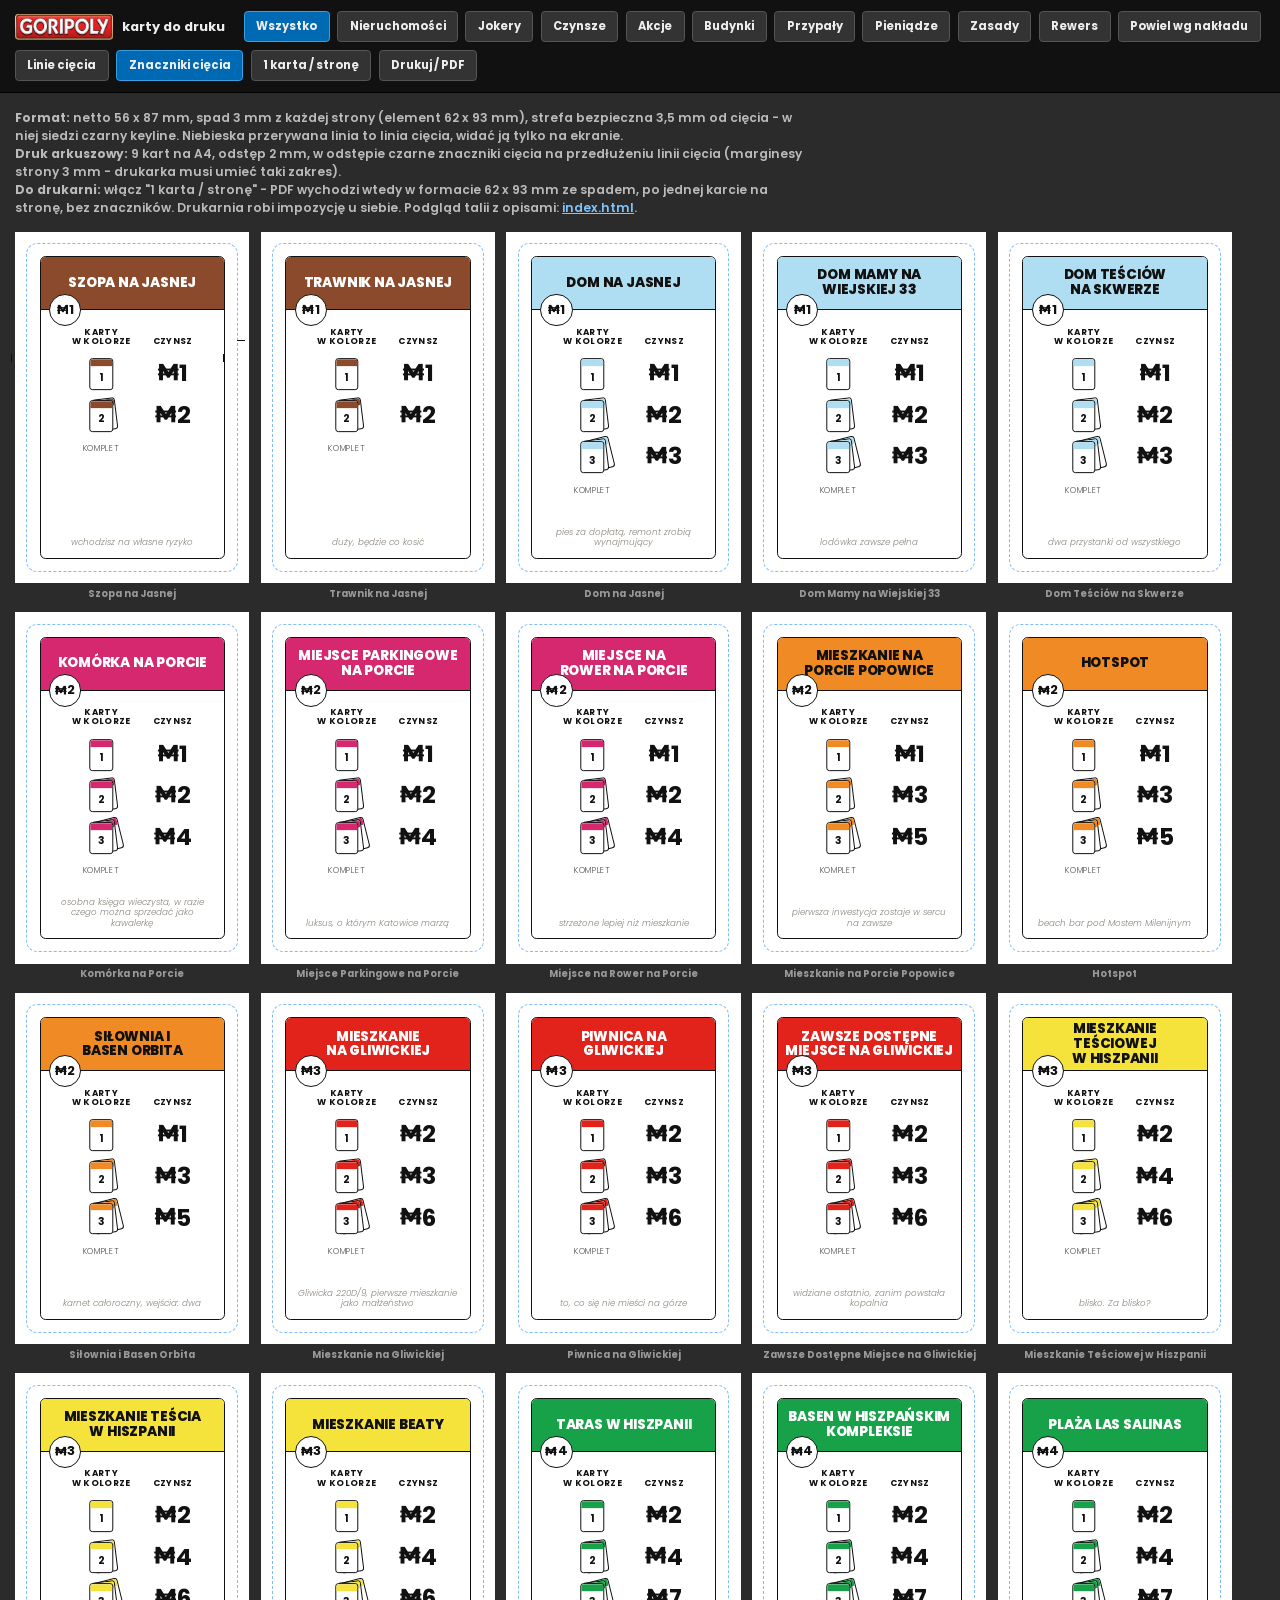
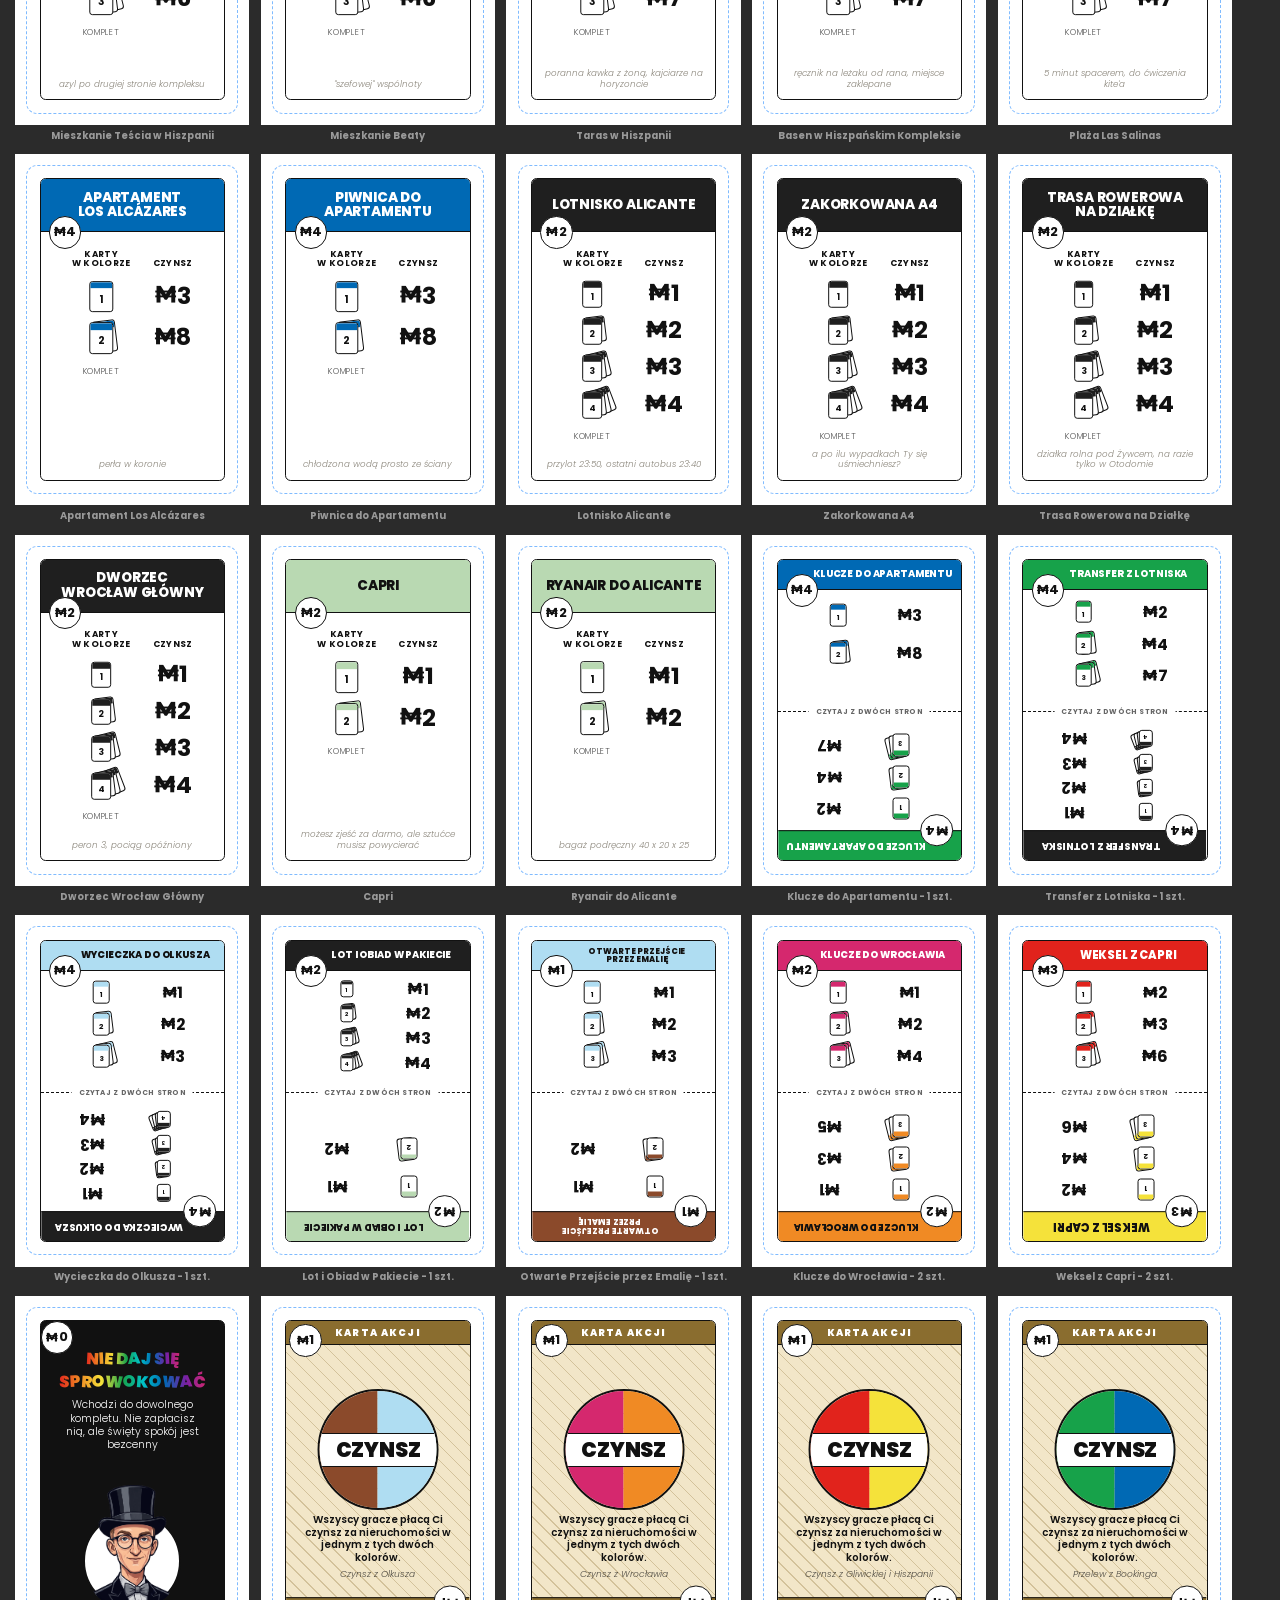
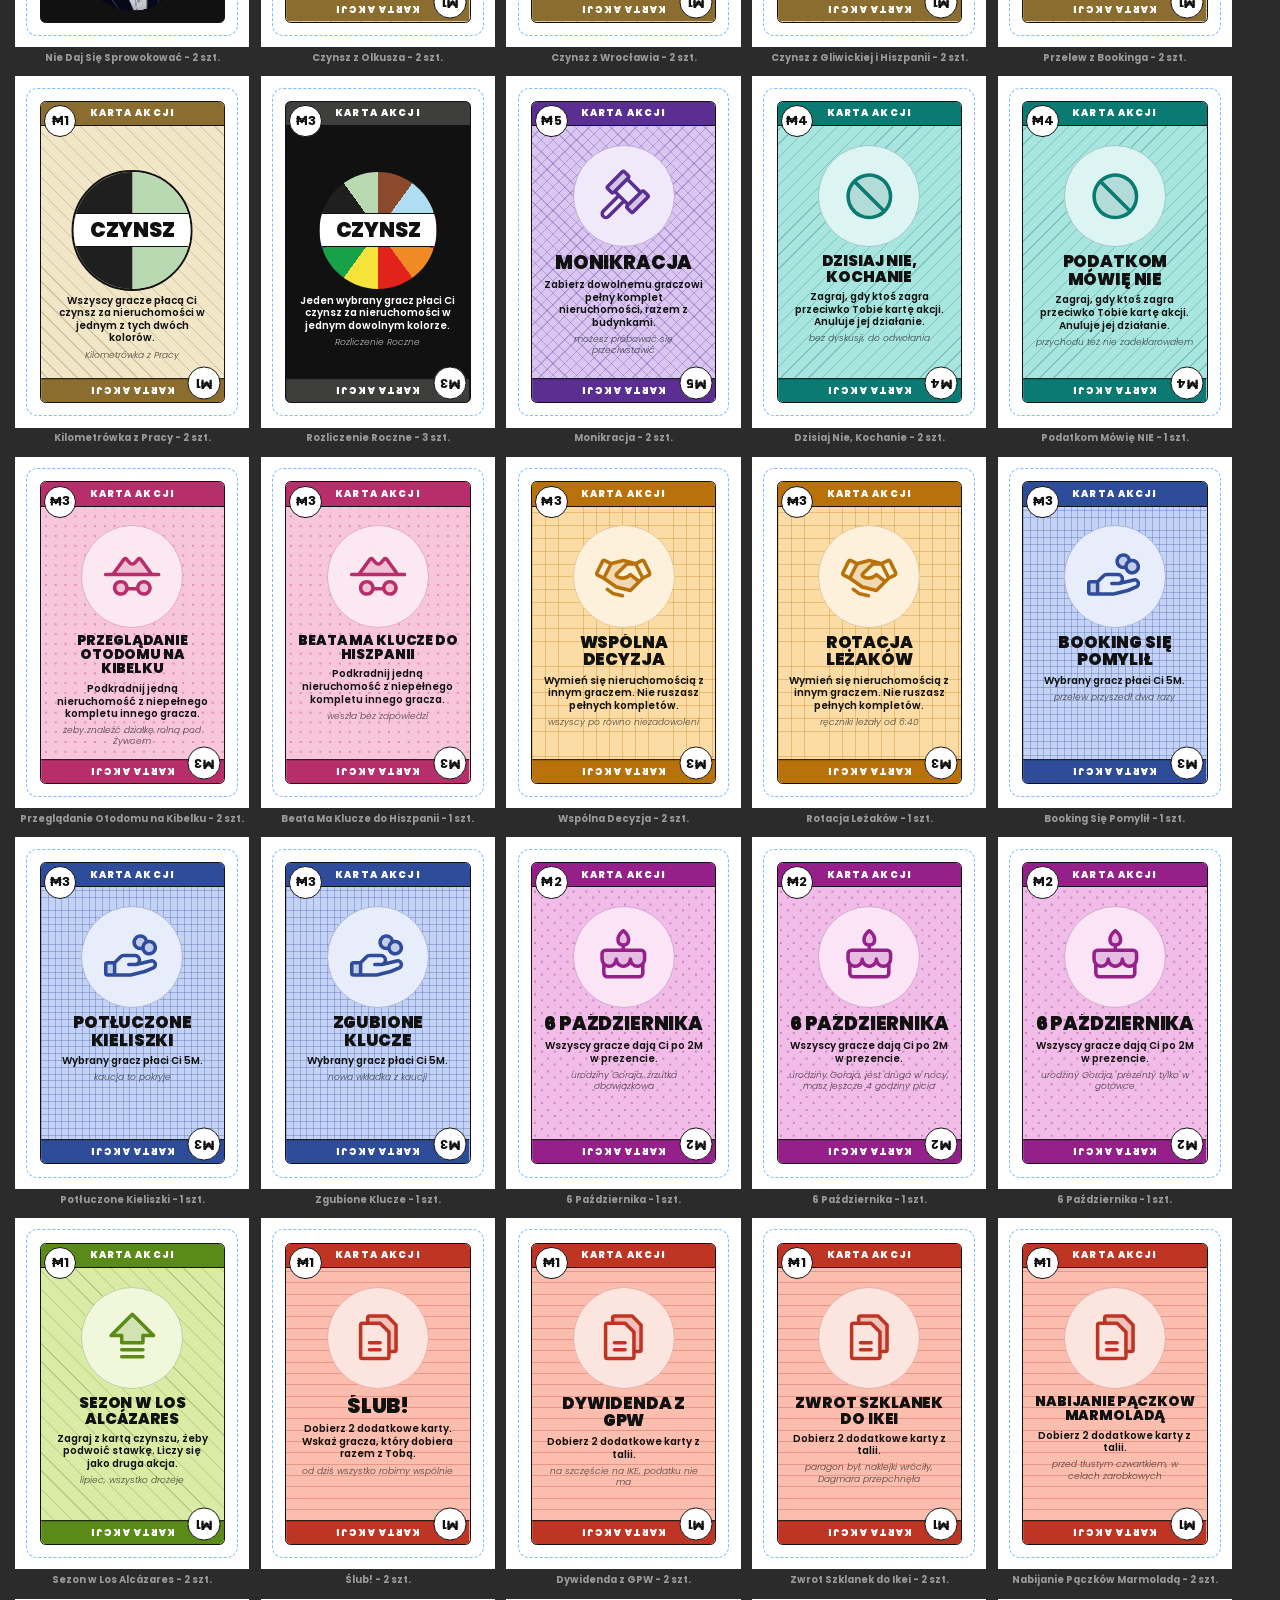
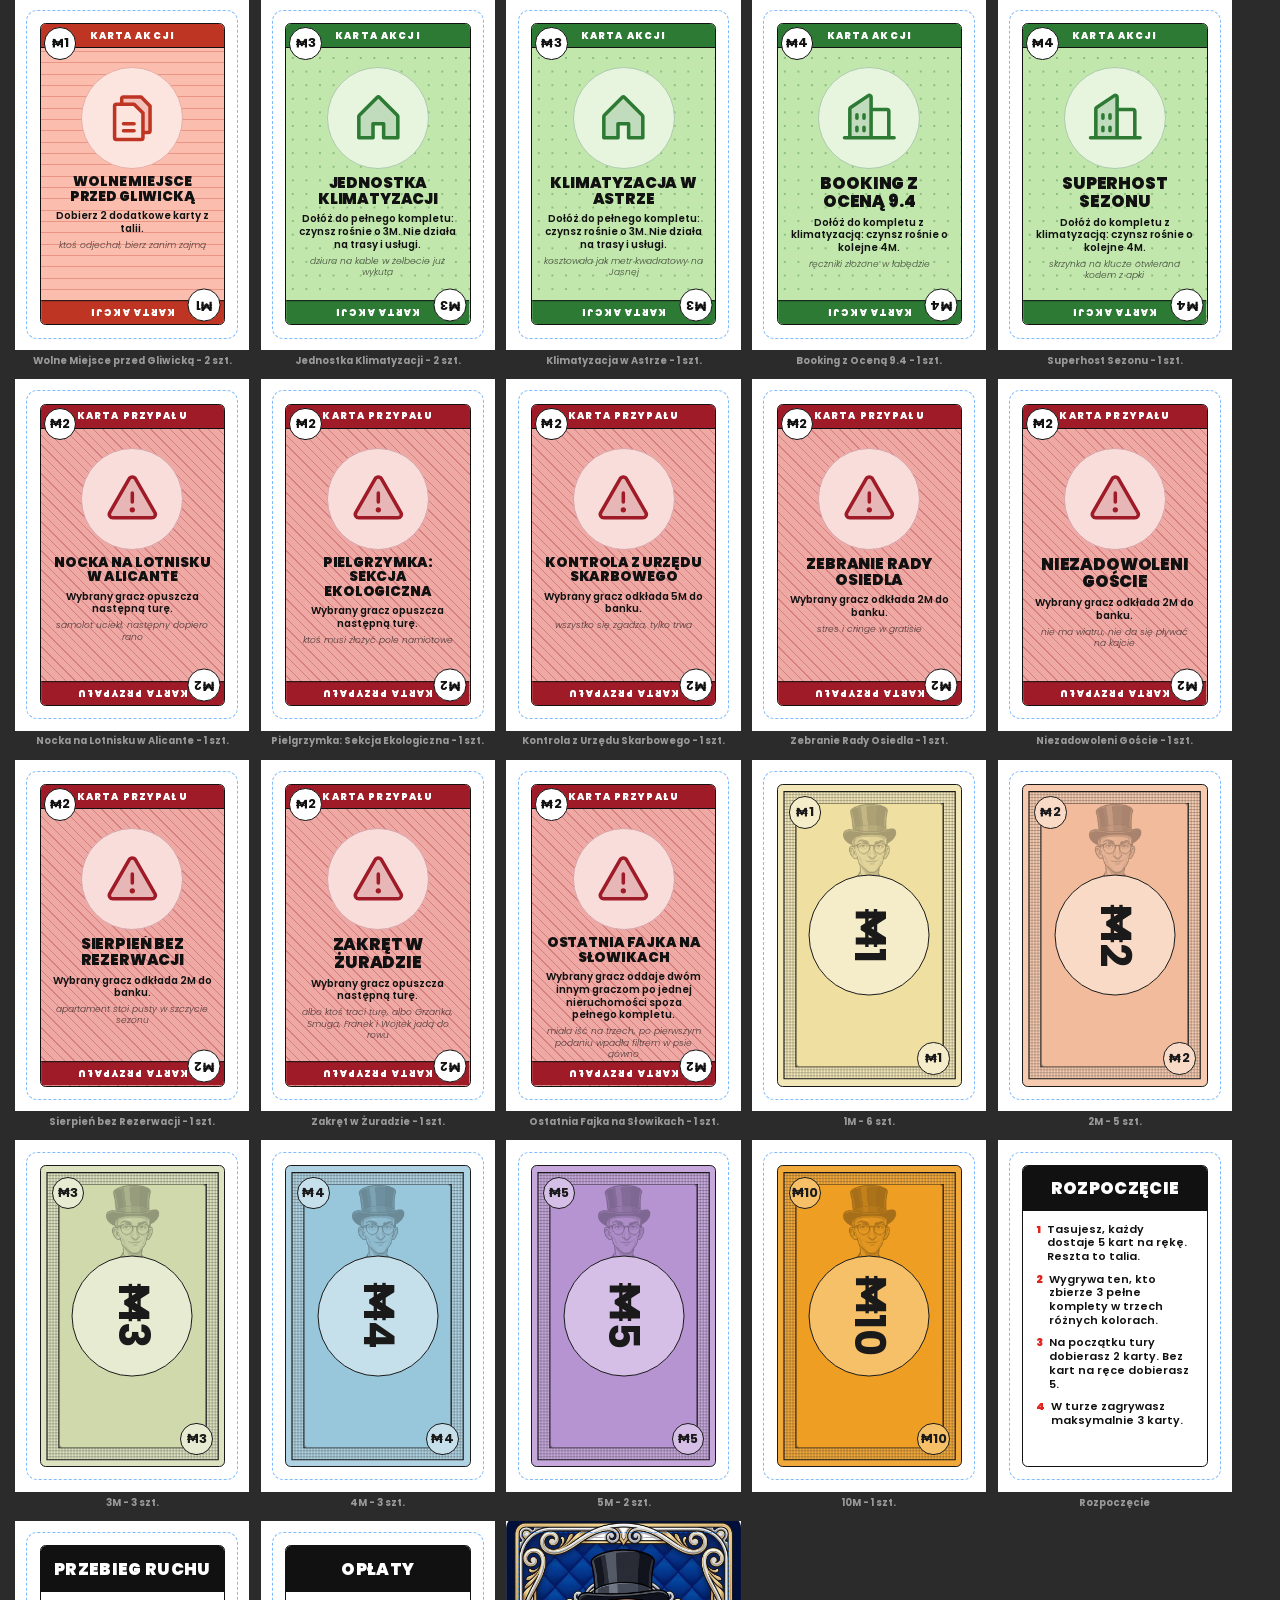
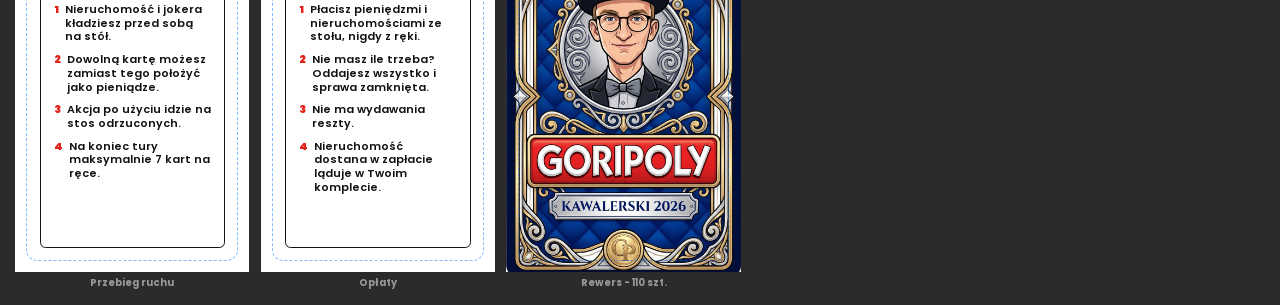
==== karty.html @ 0e75df39 "Jedno kolko na cala talie, labelki na czynszach, wzorki w kolorach kart Kolko z nominalem: - jeden r" ====
<!DOCTYPE html>
<html lang="pl">
<head>
<meta charset="UTF-8">
<meta name="viewport" content="width=device-width, initial-scale=1">
<title>GORIPOLY - karty do druku</title>
<link rel="preconnect" href="https://fonts.googleapis.com">
<link rel="preconnect" href="https://fonts.gstatic.com" crossorigin>
<link href="https://fonts.googleapis.com/css2?family=Poppins:ital,wght@0,300;0,600;0,700;0,800;0,900;1,300;1,600&display=swap" rel="stylesheet">
<link rel="stylesheet" href="karty.css">
</head>
<body>

<!-- ====== symbole SVG ====== -->
<svg width="0" height="0" style="position:absolute" aria-hidden="true">
  <symbol id="m-glyph" viewBox="0 0 102 82">
    <path d="M6.8 82V0h18.7l25.5 40L76.5 0h18.7v82H76.5V36L56.1 68H45.9L25.5 36v46z"/>
    <rect x="0" y="24" width="102" height="9"/>
    <rect x="0" y="47" width="102" height="9"/>
  </symbol>

  <!-- Ikonki: Phosphor Icons, styl Duotone (MIT, phosphoricons.com).
       Wszystkie w viewBoxie 256 x 256, wiec skaluja sie identycznie. Duotone to dwie sciezki:
       podklad na 20% krycia i rysunek na 100%, oba na currentColor - dzieki temu ikonka
       bierze akcent karty i sama sie w nia wpisuje. Podmiana stylu = podmiana tego bloku. -->
  <symbol id="ico-breaker" viewBox="0 0 256 256" fill="currentColor"><!-- ph-gavel: Deal Breaker: wyrok, komplet zmienia wlasciciela -->
    <path d="M149.66,45.66l-64,64a8,8,0,0,1-11.32,0l-16-16a8,8,0,0,1,0-11.32l64-64a8,8,0,0,1,11.32,0l16,16A8,8,0,0,1,149.66,45.66Zm88,76.68-16-16a8,8,0,0,0-11.32,0l-64,64a8,8,0,0,0,0,11.32l16,16a8,8,0,0,0,11.32,0l64-64A8,8,0,0,0,237.66,122.34Z" opacity="0.2"/>
    <path d="M243.32,116.69l-16-16a16,16,0,0,0-20.84-1.53L156.84,49.52a16,16,0,0,0-1.52-20.84l-16-16a16,16,0,0,0-22.63,0l-64,64a16,16,0,0,0,0,22.63l16,16a16,16,0,0,0,20.83,1.52L96.69,124,31.31,189.38A25,25,0,0,0,66.63,224.7L132,159.32l7.17,7.16a16,16,0,0,0,1.52,20.84l16,16a16,16,0,0,0,22.63,0l64-64A16,16,0,0,0,243.32,116.69ZM80,104,64,88l64-64,16,16ZM55.32,213.38a9,9,0,0,1-12.69,0,9,9,0,0,1,0-12.68L108,135.32,120.69,148ZM101,105.66,145.66,61,195,110.34,150.35,155ZM168,192l-16-16,4-4h0l56-56h0l4-4,16,16Z"/>
  </symbol>
  <symbol id="ico-jsn" viewBox="0 0 256 256" fill="currentColor"><!-- ph-prohibit: Just Say No: anulujesz akcje -->
    <path d="M224,128a96,96,0,1,1-96-96A96,96,0,0,1,224,128Z" opacity="0.2"/>
    <path d="M128,24A104,104,0,1,0,232,128,104.11,104.11,0,0,0,128,24Zm88,104a87.56,87.56,0,0,1-20.41,56.28L71.72,60.4A88,88,0,0,1,216,128ZM40,128A87.56,87.56,0,0,1,60.41,71.72L184.28,195.6A88,88,0,0,1,40,128Z"/>
  </symbol>
  <symbol id="ico-sly" viewBox="0 0 256 256" fill="currentColor"><!-- ph-detective: Sly Deal: podkradasz jedna nieruchomosc -->
    <path d="M104,180a28,28,0,1,1-28-28A28,28,0,0,1,104,180Zm76-28a28,28,0,1,0,28,28A28,28,0,0,0,180,152ZM166.11,51.29a8,8,0,0,0-12.7-.29L140.47,66a16,16,0,0,1-24.94,0L102.59,51a8,8,0,0,0-12.7.29L40,120H216Z" opacity="0.2"/>
    <path d="M248,112H220.08l-47.5-65.41a16,16,0,0,0-25.31-.72l-12.85,14.9-.2.23a7.95,7.95,0,0,1-12.44,0l-.2-.23-12.85-14.9a16,16,0,0,0-25.31.72L35.92,112H8a8,8,0,0,0,0,16H248a8,8,0,0,0,0-16ZM96.34,56l.19.24,12.85,14.89a24,24,0,0,0,37.24,0l12.85-14.89c.06-.08.1-.16.17-.24l40.66,56H55.69ZM180,144a36,36,0,0,0-35.77,32H111.77a36,36,0,1,0-1.83,16h36.12A36,36,0,1,0,180,144ZM76,200a20,20,0,1,1,20-20A20,20,0,0,1,76,200Zm104,0a20,20,0,1,1,20-20A20,20,0,0,1,180,200Z"/>
  </symbol>
  <symbol id="ico-forced" viewBox="0 0 256 256" fill="currentColor"><!-- ph-handshake: Forced Deal: wymiana nieruchomosci -->
    <path d="M200,152l-40,40L96,176,40,136,72.68,70.63,128,56l55.32,14.63L183.6,72H144L98.34,116.29a8,8,0,0,0,1.38,12.42C117.23,139.9,141,139.13,160,120Z" opacity="0.2"/>
    <path d="M254.3,107.91,228.78,56.85a16,16,0,0,0-21.47-7.15L182.44,62.13,130.05,48.27a8.14,8.14,0,0,0-4.1,0L73.56,62.13,48.69,49.7a16,16,0,0,0-21.47,7.15L1.7,107.9a16,16,0,0,0,7.15,21.47l27,13.51,55.49,39.63a8.06,8.06,0,0,0,2.71,1.25l64,16a8,8,0,0,0,7.6-2.1l55.07-55.08,26.42-13.21a16,16,0,0,0,7.15-21.46Zm-54.89,33.37L165,113.72a8,8,0,0,0-10.68.61C136.51,132.27,116.66,130,104,122L147.24,80h31.81l27.21,54.41ZM41.53,64,62,74.22,36.43,125.27,16,115.06Zm116,119.13L99.42,168.61l-49.2-35.14,28-56L128,64.28l9.8,2.59-45,43.68-.08.09a16,16,0,0,0,2.72,24.81c20.56,13.13,45.37,11,64.91-5L188,152.66Zm62-57.87-25.52-51L214.47,64,240,115.06Zm-87.75,92.67a8,8,0,0,1-7.75,6.06,8.13,8.13,0,0,1-1.95-.24L80.41,213.33a7.89,7.89,0,0,1-2.71-1.25L51.35,193.26a8,8,0,0,1,9.3-13l25.11,17.94L126,208.24A8,8,0,0,1,131.82,217.94Z"/>
  </symbol>
  <symbol id="ico-debt" viewBox="0 0 256 256" fill="currentColor"><!-- ph-hand-coins: Debt Collector: sciagasz kase -->
    <path d="M16,152H48v56H16a8,8,0,0,1-8-8V160A8,8,0,0,1,16,152ZM204,56a28,28,0,0,0-12,2.71h0A28,28,0,1,0,176,85.29h0A28,28,0,1,0,204,56Z" opacity="0.2"/>
    <path d="M230.33,141.06a24.43,24.43,0,0,0-21.24-4.23l-41.84,9.62A28,28,0,0,0,140,112H89.94a31.82,31.82,0,0,0-22.63,9.37L44.69,144H16A16,16,0,0,0,0,160v40a16,16,0,0,0,16,16H120a7.93,7.93,0,0,0,1.94-.24l64-16a6.94,6.94,0,0,0,1.19-.4L226,182.82l.44-.2a24.6,24.6,0,0,0,3.93-41.56ZM16,160H40v40H16Zm203.43,8.21-38,16.18L119,200H56V155.31l22.63-22.62A15.86,15.86,0,0,1,89.94,128H140a12,12,0,0,1,0,24H112a8,8,0,0,0,0,16h32a8.32,8.32,0,0,0,1.79-.2l67-15.41.31-.08a8.6,8.6,0,0,1,6.3,15.9ZM164,96a36,36,0,0,0,5.9-.48,36,36,0,1,0,28.22-47A36,36,0,1,0,164,96Zm60-12a20,20,0,1,1-20-20A20,20,0,0,1,224,84ZM164,40a20,20,0,0,1,19.25,14.61,36,36,0,0,0-15,24.93A20.42,20.42,0,0,1,164,80a20,20,0,0,1,0-40Z"/>
  </symbol>
  <symbol id="ico-bday" viewBox="0 0 256 256" fill="currentColor"><!-- ph-cake: Birthday: wszyscy dorzucaja -->
    <path d="M104,48c0-24,24-40,24-40s24,16,24,40a24,24,0,0,1-48,0ZM208,96H48a16,16,0,0,0-16,16v23.33c0,17.44,13.67,32.18,31.1,32.66A32,32,0,0,0,96,136a32,32,0,0,0,64,0,32,32,0,0,0,32.9,32c17.43-.48,31.1-15.22,31.1-32.66V112A16,16,0,0,0,208,96Z" opacity="0.2"/>
    <path d="M232,112a24,24,0,0,0-24-24H136V79a32.06,32.06,0,0,0,24-31c0-28-26.44-45.91-27.56-46.66a8,8,0,0,0-8.88,0C122.44,2.09,96,20,96,48a32.06,32.06,0,0,0,24,31v9H48a24,24,0,0,0-24,24v23.33a40.84,40.84,0,0,0,8,24.24V200a24,24,0,0,0,24,24H200a24,24,0,0,0,24-24V159.57a40.84,40.84,0,0,0,8-24.24ZM112,48c0-13.57,10-24.46,16-29.79,6,5.33,16,16.22,16,29.79a16,16,0,0,1-32,0ZM40,112a8,8,0,0,1,8-8H208a8,8,0,0,1,8,8v23.33c0,13.25-10.46,24.31-23.32,24.66A24,24,0,0,1,168,136a8,8,0,0,0-16,0,24,24,0,0,1-48,0,8,8,0,0,0-16,0,24,24,0,0,1-24.68,24C50.46,159.64,40,148.58,40,135.33Zm160,96H56a8,8,0,0,1-8-8V172.56A38.77,38.77,0,0,0,62.88,176a39.69,39.69,0,0,0,29-11.31A40.36,40.36,0,0,0,96,160a40,40,0,0,0,64,0,40.36,40.36,0,0,0,4.13,4.67A39.67,39.67,0,0,0,192,176c.38,0,.76,0,1.14,0A38.77,38.77,0,0,0,208,172.56V200A8,8,0,0,1,200,208Z"/>
  </symbol>
  <symbol id="ico-dbl" viewBox="0 0 256 256" fill="currentColor"><!-- ph-arrow-fat-lines-up: Double The Rent: stawka w gore -->
    <path d="M224,120H176v32H80V120H32l96-96Z" opacity="0.2"/>
    <path d="M229.66,114.34l-96-96a8,8,0,0,0-11.32,0l-96,96A8,8,0,0,0,32,128H72v24a8,8,0,0,0,8,8h96a8,8,0,0,0,8-8V128h40a8,8,0,0,0,5.66-13.66ZM176,112a8,8,0,0,0-8,8v24H88V120a8,8,0,0,0-8-8H51.31L128,35.31,204.69,112Zm8,104a8,8,0,0,1-8,8H80a8,8,0,0,1,0-16h96A8,8,0,0,1,184,216Zm0-32a8,8,0,0,1-8,8H80a8,8,0,0,1,0-16h96A8,8,0,0,1,184,184Z"/>
  </symbol>
  <symbol id="ico-pass" viewBox="0 0 256 256" fill="currentColor"><!-- ph-files: Pass Go: dobierasz dwie karty -->
    <path d="M208,72V184a8,8,0,0,1-8,8H176V104L136,64H80V40a8,8,0,0,1,8-8h80Z" opacity="0.2"/>
    <path d="M213.66,66.34l-40-40A8,8,0,0,0,168,24H88A16,16,0,0,0,72,40V56H56A16,16,0,0,0,40,72V216a16,16,0,0,0,16,16H168a16,16,0,0,0,16-16V200h16a16,16,0,0,0,16-16V72A8,8,0,0,0,213.66,66.34ZM168,216H56V72h76.69L168,107.31v84.53c0,.06,0,.11,0,.16s0,.1,0,.16V216Zm32-32H184V104a8,8,0,0,0-2.34-5.66l-40-40A8,8,0,0,0,136,56H88V40h76.69L200,75.31Zm-56-32a8,8,0,0,1-8,8H88a8,8,0,0,1,0-16h48A8,8,0,0,1,144,152Zm0,32a8,8,0,0,1-8,8H88a8,8,0,0,1,0-16h48A8,8,0,0,1,144,184Z"/>
  </symbol>
  <symbol id="ico-house" viewBox="0 0 256 256" fill="currentColor"><!-- ph-house: House: klimatyzacja -->
    <path d="M216,120v96H152V152H104v64H40V120a8,8,0,0,1,2.34-5.66l80-80a8,8,0,0,1,11.32,0l80,80A8,8,0,0,1,216,120Z" opacity="0.2"/>
    <path d="M219.31,108.68l-80-80a16,16,0,0,0-22.62,0l-80,80A15.87,15.87,0,0,0,32,120v96a8,8,0,0,0,8,8h64a8,8,0,0,0,8-8V160h32v56a8,8,0,0,0,8,8h64a8,8,0,0,0,8-8V120A15.87,15.87,0,0,0,219.31,108.68ZM208,208H160V152a8,8,0,0,0-8-8H104a8,8,0,0,0-8,8v56H48V120l80-80,80,80Z"/>
  </symbol>
  <symbol id="ico-hotel" viewBox="0 0 256 256" fill="currentColor"><!-- ph-buildings: Hotel: booking -->
    <path d="M136,32V216H40V85.35a8,8,0,0,1,3.56-6.66l80-53.33A8,8,0,0,1,136,32Z" opacity="0.2"/>
    <path d="M240,208H224V96a16,16,0,0,0-16-16H144V32a16,16,0,0,0-24.88-13.32L39.12,72A16,16,0,0,0,32,85.34V208H16a8,8,0,0,0,0,16H240a8,8,0,0,0,0-16ZM208,96V208H144V96ZM48,85.34,128,32V208H48ZM112,112v16a8,8,0,0,1-16,0V112a8,8,0,1,1,16,0Zm-32,0v16a8,8,0,0,1-16,0V112a8,8,0,1,1,16,0Zm0,56v16a8,8,0,0,1-16,0V168a8,8,0,0,1,16,0Zm32,0v16a8,8,0,0,1-16,0V168a8,8,0,0,1,16,0Z"/>
  </symbol>
  <symbol id="ico-oops" viewBox="0 0 256 256" fill="currentColor"><!-- ph-warning: Karta przypalu -->
    <path d="M215.46,216H40.54C27.92,216,20,202.79,26.13,192.09L113.59,40.22c6.3-11,22.52-11,28.82,0l87.46,151.87C236,202.79,228.08,216,215.46,216Z" opacity="0.2"/>
    <path d="M236.8,188.09,149.35,36.22h0a24.76,24.76,0,0,0-42.7,0L19.2,188.09a23.51,23.51,0,0,0,0,23.72A24.35,24.35,0,0,0,40.55,224h174.9a24.35,24.35,0,0,0,21.33-12.19A23.51,23.51,0,0,0,236.8,188.09ZM222.93,203.8a8.5,8.5,0,0,1-7.48,4.2H40.55a8.5,8.5,0,0,1-7.48-4.2,7.59,7.59,0,0,1,0-7.72L120.52,44.21a8.75,8.75,0,0,1,15,0l87.45,151.87A7.59,7.59,0,0,1,222.93,203.8ZM120,144V104a8,8,0,0,1,16,0v40a8,8,0,0,1-16,0Zm20,36a12,12,0,1,1-12-12A12,12,0,0,1,140,180Z"/>
  </symbol>
</svg>

<div class="bar">
  <h1><img src="logo-goripoly.png" alt="GORIPOLY">karty do druku</h1>
  <button data-f="all" class="on">Wszystko</button>
  <button data-f="prop">Nieruchomości</button>
  <button data-f="wild">Jokery</button>
  <button data-f="rent">Czynsze</button>
  <button data-f="action">Akcje</button>
  <button data-f="building">Budynki</button>
  <button data-f="oops">Przypały</button>
  <button data-f="money">Pieniądze</button>
  <button data-f="rules">Zasady</button>
  <button data-f="back">Rewers</button>
  <button id="dup">Powiel wg nakładu</button>
  <button id="g">Linie cięcia</button>
  <button id="marks" class="on">Znaczniki cięcia</button>
  <button id="single">1 karta / stronę</button>
  <button onclick="print()">Drukuj / PDF</button>
</div>

<p class="note">
  <b>Format:</b> netto 56 x 87 mm, spad 3 mm z każdej strony (element 62 x 93 mm), strefa bezpieczna 3,5 mm od cięcia - w niej siedzi czarny keyline.
  Niebieska przerywana linia to linia cięcia, widać ją tylko na ekranie.<br>
  <b>Druk arkuszowy:</b> 9 kart na A4, odstęp 2 mm, w odstępie czarne znaczniki cięcia na przedłużeniu linii cięcia (marginesy strony 3 mm - drukarka musi umieć taki zakres).<br>
  <b>Do drukarni:</b> włącz "1 karta / stronę" - PDF wychodzi wtedy w formacie 62 x 93 mm ze spadem, po jednej karcie na stronę, bez znaczników. Drukarnia robi impozycję u siebie.
  Podgląd talii z opisami: <a href="index.html">index.html</a>.
</p>

<div class="sheet" id="sheet"></div>

<script>
/* =========================== DANE =========================== */
const SETS = {
  brown : {c:'#8B4A2B', val:1, rents:[1,2],     size:2},
  lblue : {c:'#AFDDF2', val:1, rents:[1,2,3],   size:3},
  pink  : {c:'#D5286E', val:2, rents:[1,2,4],   size:3},
  orange: {c:'#F08A24', val:2, rents:[1,3,5],   size:3},
  red   : {c:'#E1231C', val:3, rents:[2,3,6],   size:3},
  yellow: {c:'#F5E23A', val:3, rents:[2,4,6],   size:3},
  green : {c:'#17A24A', val:4, rents:[2,4,7],   size:3},
  dblue : {c:'#0069B4', val:4, rents:[3,8],     size:2},
  rail  : {c:'#1F1F1F', val:2, rents:[1,2,3,4], size:4},
  util  : {c:'#B9D9B2', val:2, rents:[1,2],     size:2}
};

const PROPS = [
  ['brown','Szopa na Jasnej','wchodzisz na własne ryzyko'],
  ['brown','Trawnik na Jasnej','duży, będzie co kosić'],
  ['lblue','Dom na Jasnej','pies za dopłatą, remont zrobią wynajmujący'],
  ['lblue','Dom Mamy na Wiejskiej 33','lodówka zawsze pełna'],
  ['lblue','Dom Teściów na Skwerze','dwa przystanki od wszystkiego'],
  ['pink','Komórka na Porcie','osobna księga wieczysta, w razie czego można sprzedać jako kawalerkę'],
  ['pink','Miejsce Parkingowe na Porcie','luksus, o którym Katowice marzą'],
  ['pink','Miejsce na Rower na Porcie','strzeżone lepiej niż mieszkanie'],
  ['orange','Mieszkanie na Porcie Popowice','pierwsza inwestycja zostaje w sercu na zawsze'],
  ['orange','Hotspot','beach bar pod Mostem Milenijnym'],
  ['orange','Siłownia i Basen Orbita','karnet całoroczny, wejścia: dwa'],
  ['red','Mieszkanie na Gliwickiej','Gliwicka 220D/9, pierwsze mieszkanie jako małżeństwo'],
  ['red','Piwnica na Gliwickiej','to, co się nie mieści na górze'],
  ['red','Zawsze Dostępne Miejsce na Gliwickiej','widziane ostatnio, zanim powstała kopalnia'],
  ['yellow','Mieszkanie Teściowej w Hiszpanii','blisko. Za blisko?'],
  ['yellow','Mieszkanie Teścia w Hiszpanii','azyl po drugiej stronie kompleksu'],
  ['yellow','Mieszkanie Beaty','"szefowej" wspólnoty'],
  ['green','Taras w Hiszpanii','poranna kawka z żoną, kajciarze na horyzoncie'],
  ['green','Basen w Hiszpańskim Kompleksie','ręcznik na leżaku od rana, miejsce zaklepane'],
  ['green','Plaża Las Salinas','5 minut spacerem, do ćwiczenia kite\'a'],
  ['dblue','Apartament Los Alcázares','perła w koronie'],
  ['dblue','Piwnica do Apartamentu','chłodzona wodą prosto ze ściany'],
  ['rail','Lotnisko Alicante','przylot 23:50, ostatni autobus 23:40'],
  ['rail','Zakorkowana A4','a po ilu wypadkach Ty się uśmiechniesz?'],
  ['rail','Trasa Rowerowa na Działkę','działka rolna pod Żywcem, na razie tylko w Otodomie'],
  ['rail','Dworzec Wrocław Główny','peron 3, pociąg opóźniony'],
  ['util','Capri','możesz zjeść za darmo, ale sztućce musisz powycierać'],
  ['util','Ryanair do Alicante','bagaż podręczny 40 x 20 x 25']
];

/* [zestaw A, zestaw B, wartość, sztuk, nazwa] */
const WILDS = [
  ['dblue','green', 4,1,'Klucze do Apartamentu'],
  ['green','rail',  4,1,'Transfer z Lotniska'],
  ['lblue','rail',  4,1,'Wycieczka do Olkusza'],
  ['rail','util',   2,1,'Lot i Obiad w Pakiecie'],
  ['lblue','brown', 1,1,'Otwarte Przejście przez Emalię'],
  ['pink','orange', 2,2,'Klucze do Wrocławia'],
  ['red','yellow',  3,2,'Weksel z Capri']
];
const WILD_ALL = {n:'Nie Daj Się Sprowokować', q:2,
  t:'Wchodzi do dowolnego kompletu. Nie zapłacisz nią, ale święty spokój jest bezcenny'};

/* Nominaly: [wartosc, sztuk, tlo, panel, okrag]. Atrament wszedzie ten sam,
   dzieki temu jedna linijka przemalowuje caly banknot. */
const MONEY = [
  [1,  6, '#F2E7B8', '#EFE0A2', '#F5EDC9'],
  [2,  5, '#F6CBB0', '#F2BC9C', '#F9DAC6'],
  [3,  3, '#DDE3C0', '#D0D9AC', '#E7EBD2'],
  [4,  3, '#AFD3E2', '#98C6DA', '#C6E0EB'],
  [5,  2, '#C6A8DC', '#B694D2', '#D6BFE7'],
  [10, 1, '#F2A93B', '#EE9E22', '#F6C069']
];
const MONEY_INK = '#1A1A1A';

/* Paleta kart akcji: [tło pastelowe, akcent]. Tło zawsze jasne, żeby czarny tekst
   był czytelny; akcent siedzi na pasku nagłówka, obwódce ikonki i we wzorku tła. */
const PALETTE = {
  breaker:['#D9C7F2','#5B2E91'],
  jsn    :['#A9E5DF','#0A7A72'],
  sly    :['#F8C6DA','#B82E6B'],
  forced :['#FBDCA4','#B9720B'],
  debt   :['#C4D3F5','#2F4C9B'],
  bday   :['#F2BCE8','#95208A'],
  dbl    :['#DAEBA6','#5A8A18'],
  pass   :['#FBBDAE','#BF3524'],
  build  :['#C2E7AC','#2C7A34'],
  oops   :['#EFA9A4','#9E1B27']
};

/* karty akcji - kolor i piktogram wg typu oryginału */
const ACTIONS = [
  {k:'breaker',ico:'breaker',v:5,q:2,n:'Monikracja',
   t:'Zabierz dowolnemu graczowi pełny komplet nieruchomości, razem z budynkami.',f:'możesz próbować się przeciwstawić'},
  {k:'jsn',ico:'jsn',v:4,q:2,n:'Dzisiaj Nie, Kochanie',
   t:'Zagraj, gdy ktoś zagra przeciwko Tobie kartę akcji. Anuluje jej działanie.',f:'bez dyskusji, do odwołania'},
  {k:'jsn',ico:'jsn',v:4,q:1,n:'Podatkom Mówię NIE',
   t:'Zagraj, gdy ktoś zagra przeciwko Tobie kartę akcji. Anuluje jej działanie.',f:'przychodu też nie zadeklarowałem'},
  {k:'sly',ico:'sly',v:3,q:2,n:'Przeglądanie Otodomu na Kibelku',
   t:'Podkradnij jedną nieruchomość z niepełnego kompletu innego gracza.',f:'żeby znaleźć działkę rolną pod Żywcem'},
  {k:'sly',ico:'sly',v:3,q:1,n:'Beata Ma Klucze do Hiszpanii',
   t:'Podkradnij jedną nieruchomość z niepełnego kompletu innego gracza.',f:'weszła bez zapowiedzi'},
  {k:'forced',ico:'forced',v:3,q:2,n:'Wspólna Decyzja',
   t:'Wymień się nieruchomością z innym graczem. Nie ruszasz pełnych kompletów.',f:'wszyscy po równo niezadowoleni'},
  {k:'forced',ico:'forced',v:3,q:1,n:'Rotacja Leżaków',
   t:'Wymień się nieruchomością z innym graczem. Nie ruszasz pełnych kompletów.',f:'ręczniki leżały od 6:40'},
  {k:'debt',ico:'debt',v:3,q:1,n:'Booking Się Pomylił',
   t:'Wybrany gracz płaci Ci 5M.',f:'przelew przyszedł dwa razy'},
  {k:'debt',ico:'debt',v:3,q:1,n:'Potłuczone Kieliszki',
   t:'Wybrany gracz płaci Ci 5M.',f:'kaucja to pokryje'},
  {k:'debt',ico:'debt',v:3,q:1,n:'Zgubione Klucze',
   t:'Wybrany gracz płaci Ci 5M.',f:'nowa wkładka z kaucji'},
  /* trzy sztuki, ta sama mechanika, trzy różne podpisy */
  {k:'bday',ico:'bday',v:2,q:1,n:'6 Października',
   t:'Wszyscy gracze dają Ci po 2M w prezencie.',f:'urodziny Goraja, zrzutka obowiązkowa'},
  {k:'bday',ico:'bday',v:2,q:1,n:'6 Października',
   t:'Wszyscy gracze dają Ci po 2M w prezencie.',f:'urodziny Goraja, jest druga w nocy, masz jeszcze 4 godziny picia'},
  {k:'bday',ico:'bday',v:2,q:1,n:'6 Października',
   t:'Wszyscy gracze dają Ci po 2M w prezencie.',f:'urodziny Goraja, prezenty tylko w gotówce'},
  {k:'dbl',ico:'dbl',v:1,q:2,n:'Sezon w Los Alcázares',
   t:'Zagraj z kartą czynszu, żeby podwoić stawkę. Liczy się jako druga akcja.',f:'lipiec, wszystko drożeje'},
  {k:'pass',ico:'pass',v:1,q:2,n:'Ślub!',
   t:'Dobierz 2 dodatkowe karty. Wskaż gracza, który dobiera razem z Tobą.',f:'od dziś wszystko robimy wspólnie'},
  {k:'pass',ico:'pass',v:1,q:2,n:'Dywidenda z GPW',
   t:'Dobierz 2 dodatkowe karty z talii.',f:'na szczęście na IKE, podatku nie ma'},
  {k:'pass',ico:'pass',v:1,q:2,n:'Zwrot Szklanek do Ikei',
   t:'Dobierz 2 dodatkowe karty z talii.',f:'paragon był, naklejki wróciły, Dagmara przepchnęła'},
  {k:'pass',ico:'pass',v:1,q:2,n:'Nabijanie Pączków Marmoladą',
   t:'Dobierz 2 dodatkowe karty z talii.',f:'przed tłustym czwartkiem, w celach zarobkowych'},
  {k:'pass',ico:'pass',v:1,q:2,n:'Wolne Miejsce przed Gliwicką',
   t:'Dobierz 2 dodatkowe karty z talii.',f:'ktoś odjechał, bierz zanim zajmą'}
];

const BUILDINGS = [
  {k:'build',ico:'house',v:3,q:2,n:'Jednostka Klimatyzacji',
   t:'Dołóż do pełnego kompletu: czynsz rośnie o 3M. Nie działa na trasy i usługi.',f:'dziura na kable w żelbecie już wykuta'},
  {k:'build',ico:'house',v:3,q:1,n:'Klimatyzacja w Astrze',
   t:'Dołóż do pełnego kompletu: czynsz rośnie o 3M. Nie działa na trasy i usługi.',f:'kosztowała jak metr kwadratowy na Jasnej'},
  {k:'build',ico:'hotel',v:4,q:1,n:'Booking z Oceną 9.4',
   t:'Dołóż do kompletu z klimatyzacją: czynsz rośnie o kolejne 4M.',f:'ręczniki złożone w łabędzie'},
  {k:'build',ico:'hotel',v:4,q:1,n:'Superhost Sezonu',
   t:'Dołóż do kompletu z klimatyzacją: czynsz rośnie o kolejne 4M.',f:'skrzynka na klucze otwierana kodem z apki'}
];

/* nasz dodatek, poza oryginalną talią */
const OOPS = [
  {k:'oops',ico:'oops',v:2,q:1,n:'Nocka na Lotnisku w Alicante',
   t:'Wybrany gracz opuszcza następną turę.',f:'samolot uciekł, następny dopiero rano'},
  {k:'oops',ico:'oops',v:2,q:1,n:'Pielgrzymka: Sekcja Ekologiczna',
   t:'Wybrany gracz opuszcza następną turę.',f:'ktoś musi złożyć pole namiotowe'},
  {k:'oops',ico:'oops',v:2,q:1,n:'Kontrola z Urzędu Skarbowego',
   t:'Wybrany gracz odkłada 5M do banku.',f:'wszystko się zgadza, tylko trwa'},
  {k:'oops',ico:'oops',v:2,q:1,n:'Zebranie Rady Osiedla',
   t:'Wybrany gracz odkłada 2M do banku.',f:'stres i cringe w gratisie'},
  {k:'oops',ico:'oops',v:2,q:1,n:'Niezadowoleni Goście',
   t:'Wybrany gracz odkłada 2M do banku.',f:'nie ma wiatru, nie da się pływać na kajcie'},
  {k:'oops',ico:'oops',v:2,q:1,n:'Sierpień bez Rezerwacji',
   t:'Wybrany gracz odkłada 2M do banku.',f:'apartament stoi pusty w szczycie sezonu'},
  {k:'oops',ico:'oops',v:2,q:1,n:'Zakręt w Żuradzie',
   t:'Wybrany gracz opuszcza następną turę.',f:'albo ktoś traci turę, albo Grzanka, Smuga, Franek i Wojtek jadą do rowu'},
  {k:'oops',ico:'oops',v:2,q:1,n:'Ostatnia Fajka na Słowikach',
   t:'Wybrany gracz oddaje dwóm innym graczom po jednej nieruchomości spoza pełnego kompletu.',
   f:'miała iść na trzech, po pierwszym podaniu wpadła filtrem w psie gówno'}
];

const RENTS = [
  ['brown','lblue',1,2,'Czynsz z Olkusza'],
  ['pink','orange',1,2,'Czynsz z Wrocławia'],
  ['red','yellow',1,2,'Czynsz z Gliwickiej i Hiszpanii'],
  ['green','dblue',1,2,'Przelew z Bookinga'],
  ['rail','util',1,2,'Kilometrówka z Pracy']
];
const RENT_ALL = {v:3,q:3,n:'Rozliczenie Roczne'};

const RULES = [
  ['Rozpoczęcie',['Tasujesz, każdy dostaje 5 kart na rękę. Reszta to talia.',
    'Wygrywa ten, kto zbierze 3 pełne komplety w trzech różnych kolorach.',
    'Na początku tury dobierasz 2 karty. Bez kart na ręce dobierasz 5.',
    'W turze zagrywasz maksymalnie 3 karty.']],
  ['Przebieg ruchu',['Nieruchomość i jokera kładziesz przed sobą na stół.',
    'Dowolną kartę możesz zamiast tego położyć jako pieniądze.',
    'Akcja po użyciu idzie na stos odrzuconych.',
    'Na koniec tury maksymalnie 7 kart na ręce.']],
  ['Opłaty',['Płacisz pieniędzmi i nieruchomościami ze stołu, nigdy z ręki.',
    'Nie masz ile trzeba? Oddajesz wszystko i sprawa zamknięta.',
    'Nie ma wydawania reszty.',
    'Nieruchomość dostana w zapłacie ląduje w Twoim komplecie.']]
];

/* =========================== POMOCNICZE =========================== */
function esc(s){return String(s==null?'':s).replace(/[&<>]/g,c=>({'&':'&amp;','<':'&lt;','>':'&gt;'}[c]))}
function lum(hex){
  const r=parseInt(hex.slice(1,3),16)/255, g=parseInt(hex.slice(3,5),16)/255, b=parseInt(hex.slice(5,7),16)/255;
  return 0.2126*r + 0.7152*g + 0.0722*b;
}
const ink  = hex => lum(hex) > 0.55 ? '#111111' : '#FFFFFF';   /* tekst na pasku */
const numc = hex => lum(hex) > 0.60 ? '#111111' : hex;         /* cyfra w ikonce */

function amt(v, cls){return `<span class="amt ${cls||''}"><svg class="m" viewBox="0 0 102 82"><use href="#m-glyph"/></svg><b>${v}</b></span>`}
function badge(v, cls){
  if(v===null) return `<div class="badge badge--none ${cls||''}"><b>BEZ<br>WART.</b></div>`;
  return `<div class="badge ${cls||''}">${amt(v)}</div>`;
}
function nameCls(n){return n.length > 26 ? 'xs' : n.length > 17 ? 'sm' : ''}
function actSize(n){const L=n.length; return L<=9?5.6:L<=14?5:L<=20?4.4:L<=26?4:3.6}
function embSize(n){const L=n.length; return L<=9?6:L<=14?5:L<=20?4.2:L<=30?3.6:3.1}

/* wachlarz ikonek: karta z cyfra na wierzchu, pozostale w prawo i w gore */
function fan(n, d){
  const dx=+(d.fw*0.26).toFixed(2), dy=+(d.fh*0.107).toFixed(2);
  const box=`width:${d.fw}mm;height:${d.fh}mm`;
  let s='';
  for(let i=n-1;i>=1;i--){
    s+=`<div class="fan__card" style="${box};transform:translate(${(dx*i).toFixed(2)}mm,${(-dy*i).toFixed(2)}mm) rotate(${-7*i}deg);z-index:${9-i}">
      <div class="fan__bar"></div></div>`;
  }
  s+=`<div class="fan__card" style="${box};z-index:9"><div class="fan__bar"></div><div class="fan__num">${n}</div></div>`;
  return `<div class="fan" style="${box};--bar:${(d.fh*0.21).toFixed(2)}mm;--num:${(d.fh*0.33).toFixed(2)}mm">${s}</div>`;
}

function rentLadder(key, mini){
  const s=SETS[key], n=s.size;
  /* przy 4 rzedach ikonki musza byc mniejsze, zeby zostal odstep miedzy nimi */
  const d = mini
    ? (n>3 ? {fw:3.5,fh:4.6,pitch:6.5} : n>2 ? {fw:4.4,fh:6.0,pitch:8.4} : {fw:4.4,fh:6.0,pitch:10})
    : (n>3 ? {fw:5.2,fh:7.0,pitch:9.8} : {fw:6.2,fh:8.4,pitch:11});
  let rows='';
  s.rents.forEach((r,i)=>{
    rows+=`<li class="rent-row" style="--pitch:${d.pitch}mm">${fan(i+1, d)}<span class="rent">${amt(r)}</span></li>`;
  });
  return `<div class="body"><ol class="rent-list">${rows}</ol>
    ${mini?'':'<p class="complete-set">Komplet</p>'}</div>`;
}

function setVars(key){
  const s=SETS[key];
  return `--set:${s.c};--set-ink:${ink(s.c)};--set-num:${numc(s.c)}`;
}

/* =========================== KARTY =========================== */
function propCard([key,name,flavor]){
  const s=SETS[key];
  return `<article class="card card--property" data-t="prop" style="${setVars(key)}">
    <div class="key">
      <header class="band"><h2>${esc(name)}</h2></header>
      ${badge(s.val,'badge--prop')}
      <div class="cols">
        <span class="col-head col-head--left">Karty<br>w kolorze</span>
        <span class="col-head col-head--right">Czynsz</span>
      </div>
      ${rentLadder(key)}
      <p class="flavor">${esc(flavor)}</p>
    </div>
  </article>`;
}

function wildCard([a,b,v,q,name]){
  const half=(key,cls)=>`<div class="half half--${cls}" style="${setVars(key)}">
      <header class="band"><h2 class="${nameCls(name)}">${esc(name)}</h2></header>
      ${badge(v)}
      ${rentLadder(key,true)}
    </div>`;
  return `<article class="card card--wild2" data-t="wild">
    <div class="key">
      ${half(a,'a')}
      <div class="wild-divider"><span>Czytaj z dwóch stron</span></div>
      ${half(b,'b')}
    </div>
  </article>`;
}

function wildAllCard(){
  const stops=['#E1231C','#F08A24','#F5E23A','#17A24A','#00C2C7','#0069B4','#7A1FA2','#D5286E'];
  const grad=stops.map((c,i)=>`<stop offset="${(i/(stops.length-1)*100).toFixed(0)}%" stop-color="${c}"/>`).join('');
  /* nazwa łamana na dwie w miarę równe linie, żeby zmieściła się na szerokość karty */
  const w=WILD_ALL.n.toUpperCase().split(' ');
  let best=1, diff=1e9;
  for(let i=1;i<w.length;i++){
    const d=Math.abs(w.slice(0,i).join(' ').length - w.slice(i).join(' ').length);
    if(d<diff){diff=d; best=i}
  }
  const lines=[w.slice(0,best).join(' '), w.slice(best).join(' ')].filter(Boolean);
  const fs = Math.min(21, 330/Math.max(...lines.map(l=>l.length)));
  const rot = n => Array.from({length:n},(_,i)=>[3,-3,4,-4][i%4]).join(' ');
  const nameSvg = lines.map((l,i)=>
    `<text x="100" y="${28+i*30}" text-anchor="middle" font-family="Poppins,sans-serif" font-size="${fs.toFixed(1)}"
      font-weight="900" fill="url(#rainbow)" rotate="${rot(l.length)}">${esc(l)}</text>`).join('');
  return `<article class="card card--wildall" data-t="wild">
    <div class="key">
      <div class="wildall">
        <svg class="title" viewBox="0 0 200 68">
          <defs><linearGradient id="rainbow" x1="0" y1="0" x2="1" y2="0">${grad}</linearGradient></defs>
          ${nameSvg}
        </svg>
        <p>${esc(WILD_ALL.t)}</p>
        <div class="mascot"><img src="bartek.png" alt="Goraj"></div>
      </div>
      ${badge(0)}
    </div>
  </article>`;
}

function actionCard(a, type){
  const [bg, acc] = PALETTE[a.k] || PALETTE.breaker;
  return `<article class="card card--action" data-t="${type}" style="--c:${bg};--a:${acc}">
    <div class="key">
      <div class="pat pat--${a.k}"></div>
      <div class="rent-head">${type==='oops'?'Karta przypału':'Karta akcji'}</div>
      <div class="rent-head rent-head--flip">${type==='oops'?'Karta przypału':'Karta akcji'}</div>
      <div class="emblem">${a.art
        ? `<img src="art/${a.art}.png" alt="">`
        : `<svg viewBox="0 0 100 100"><use href="#ico-${a.ico}"/></svg>`}</div>
      <div class="act-body">
        <h3 class="act-name" style="--nsize:${actSize(a.n)}mm">${esc(a.n)}</h3>
        <p class="effect">${esc(a.t)}<i>${esc(a.f)}</i></p>
      </div>
    </div>
    ${badge(a.v,'badge--action')}
    ${badge(a.v,'badge--rent-b')}
  </article>`;
}

function rentCard(r){
  const all = r.all;
  const halves = all
    ? `<div class="h" style="flex:1;background:conic-gradient(${Object.keys(SETS).map((k,i)=>`${SETS[k].c} ${i*36}deg ${(i+1)*36}deg`).join(',')})"></div>`
    : `<div class="h" style="background:${SETS[r.a].c}"></div><div class="h" style="background:${SETS[r.b].c}"></div>`;
  const eff = all
    ? 'Jeden wybrany gracz płaci Ci czynsz za nieruchomości w jednym dowolnym kolorze.'
    : 'Wszyscy gracze płacą Ci czynsz za nieruchomości w jednym z tych dwóch kolorów.';
  return `<article class="card card--rent ${all?'all':''}" data-t="rent">
    <div class="key">
      ${all?'':'<div class="pat pat--rent"></div>'}
      <div class="rent-head">Karta akcji</div>
      <div class="rent-emblem">${halves}
        <div class="label"><b>CZYNSZ</b></div>
      </div>
      <p class="effect">${esc(eff)}<i>${esc(r.n)}</i></p>
      <div class="rent-head rent-head--flip">Karta akcji</div>
    </div>
    ${badge(r.v,'badge--action')}
    ${badge(r.v,'badge--rent-b')}
  </article>`;
}

/* Ramka banknotu: pasmo miedzy dwoma prostokatami wypelnione rowna krateczka.
   Krok siatki jest dociagany tak, zeby linie ladowaly dokladnie na krawedziach
   pasma - dzieki temu nic sie nie urywa w polowie oczka. Wektor, wiec przy
   300 DPI trzyma ostrosc, czego gradient CSS nie robi. */
function billFrame(v){
  const W=49, H=80;          /* pole wewnatrz keylinu, w milimetrach */
  const o=1.6, w=3.2;        /* odstep od krawedzi i szerokosc pasma */
  const x1=o, y1=o, x2=W-o, y2=H-o;
  const i1=x1+w, j1=y1+w, i2=x2-w, j2=y2-w;
  const step=(a,b)=>(b-a)/Math.round((b-a)/0.8);
  const sx=step(x1,x2), sy=step(y1,y2);
  let grid='';
  for(let n=0;n<=Math.round((x2-x1)/sx);n++) grid+=`M${(x1+n*sx).toFixed(3)} ${y1}V${y2}`;
  for(let n=0;n<=Math.round((y2-y1)/sy);n++) grid+=`M${x1} ${(y1+n*sy).toFixed(3)}H${x2}`;
  const ring=`M${x1} ${y1}H${x2}V${y2}H${x1}Z M${i1} ${j1}H${i2}V${j2}H${i1}Z`;
  return `<svg class="guil" viewBox="0 0 ${W} ${H}" aria-hidden="true">
    <defs><clipPath id="ring${v}"><path d="${ring}" clip-rule="evenodd"/></clipPath></defs>
    <path d="${grid}" fill="none" stroke="${MONEY_INK}" stroke-width=".13" opacity=".5"
      clip-path="url(#ring${v})"/>
    <path d="${ring}" fill="none" stroke="${MONEY_INK}" stroke-width=".3"/>
  </svg>`;
}

function moneyCard([v,q,bg,panel,circle]){
  const corner = pos => badge(v, 'bill-badge '+pos);
  return `<article class="card card--money" data-t="money"
    style="--bg:${bg};--panel:${panel};--circle:${circle};--ink:${MONEY_INK}">
    <div class="key">
      ${billFrame(v)}
      <div class="bill-panel"></div>
      <img class="bill-figure" src="bartek.png" alt="">
      <div class="bill-circle"><span class="bill-val">${amt(v)}</span></div>
      ${corner('tl')}${corner('br')}
    </div>
  </article>`;
}

function rulesCard([title, items]){
  return `<article class="card card--rules" data-t="rules">
    <div class="key">
      <div class="rules-title">${esc(title)}</div>
      <ol class="rules-list">${items.map((t,i)=>`<li><b>${i+1}</b><span>${esc(t)}</span></li>`).join('')}</ol>
    </div>
  </article>`;
}

function backCard(){
  return `<article class="card card--back" data-t="back">
    <div class="key"><img src="rewers.jpg" alt="Rewers GORIPOLY"></div>
  </article>`;
}

/* =========================== RENDER =========================== */
/* Znaczniki ciecia: element karty ma 62 x 93 mm (netto + spad 3 mm).
   Kreski leza 3 mm poza elementem, dokladnie na przedluzeniu linii ciecia,
   czyli na x = 6 i 62 mm oraz y = 6 i 93 mm w ukladzie tego SVG. */
const MARKS = `<svg class="marks" viewBox="0 0 68 99" width="68mm" height="99mm">
  <g stroke="#111" stroke-width="0.1" shape-rendering="crispEdges">
    <path d="M6 0.3V2.4M62 0.3V2.4M6 96.6V98.7M62 96.6V98.7"/>
    <path d="M0.3 6H2.4M0.3 93H2.4M65.6 6H67.7M65.6 93H67.7"/>
  </g></svg>`;

function slot(html, caption, q){
  q = q || 1;
  let s='';
  for(let i=0;i<q;i++){
    s+=`<figure class="slot ${i?'dup':''}">${html}${MARKS}<figcaption>${esc(caption)}</figcaption></figure>`;
  }
  return s;
}

let out='';
PROPS.forEach(p=>{ out+=slot(propCard(p), p[1], 1); });
WILDS.forEach(w=>{ out+=slot(wildCard(w), `${w[4]} - ${w[3]} szt.`, w[3]); });
out+=slot(wildAllCard(), `${WILD_ALL.n} - ${WILD_ALL.q} szt.`, WILD_ALL.q);
RENTS.forEach(r=>{ out+=slot(rentCard({a:r[0],b:r[1],v:r[2],n:r[4]}), `${r[4]} - ${r[3]} szt.`, r[3]); });
out+=slot(rentCard({all:true,v:RENT_ALL.v,n:RENT_ALL.n}), `${RENT_ALL.n} - ${RENT_ALL.q} szt.`, RENT_ALL.q);
ACTIONS.forEach(a=>{ out+=slot(actionCard(a,'action'), `${a.n} - ${a.q} szt.`, a.q); });
BUILDINGS.forEach(a=>{ out+=slot(actionCard(a,'building'), `${a.n} - ${a.q} szt.`, a.q); });
OOPS.forEach(a=>{ out+=slot(actionCard(a,'oops'), `${a.n} - ${a.q} szt.`, a.q); });
MONEY.forEach(m=>{ out+=slot(moneyCard(m), `${m[0]}M - ${m[1]} szt.`, m[1]); });
RULES.forEach(r=>{ out+=slot(rulesCard(r), r[0]); });
out+=slot(backCard(), 'Rewers - 110 szt.');
document.getElementById('sheet').innerHTML = out;

/* filtry + linie cięcia */
document.querySelectorAll('.bar [data-f]').forEach(b=>{
  b.onclick=()=>{
    document.querySelectorAll('.bar [data-f]').forEach(x=>x.classList.remove('on'));
    b.classList.add('on');
    const f=b.dataset.f;
    document.querySelectorAll('.slot').forEach(s=>{
      const t=s.querySelector('.card').dataset.t;
      s.style.display = (f==='all'||f===t) ? '' : 'none';
    });
  };
});
document.getElementById('g').onclick=()=>document.body.classList.toggle('guides-off');

/* znaczniki ciecia wlaczone domyslnie */
document.body.classList.add('print-marks');
document.getElementById('marks').onclick=e=>{
  document.body.classList.toggle('print-marks');
  e.target.classList.toggle('on', document.body.classList.contains('print-marks'));
};

/* 1 karta na strone: rozmiar strony = element karty ze spadem, zero marginesu.
   @page nie da sie przelaczac klasa, wiec podmieniamy regule w locie. */
const pageRule = document.createElement('style');
document.head.appendChild(pageRule);
document.getElementById('single').onclick=e=>{
  const on = document.body.classList.toggle('one-per-page');
  pageRule.textContent = on ? '@media print{@page{size:62mm 93mm;margin:0}}' : '';
  e.target.classList.toggle('on', on);
};
document.getElementById('dup').onclick=e=>{
  document.body.classList.toggle('all-copies');
  e.target.classList.toggle('on', document.body.classList.contains('all-copies'));
};
</script>
</body>
</html>
---- karty.css ----
/* GORIPOLY - karty do druku. Wszystkie wymiary w mm.
   Netto 56 x 87 mm, spad 3 mm z każdej strony -> element karty 62 x 93 mm.
   Keyline: 3,5 mm od linii cięcia, czyli 6,5 mm od krawędzi elementu. */

:root{
  --card-w:62mm; --card-h:93mm;
  --trim:3mm;                /* spad */
  --key-inset:6.5mm;         /* 3 mm spadu + 3,5 mm */
  --stroke:0.45mm;
  --r-cut:3mm; --r-key:1.5mm;

  --band-h:14mm;
  --badge-d:8.6mm;
  --col-left:33%;
  --col-right:72%;

  --ink:#111111;
  --disp:'Poppins','Montserrat','Archivo',system-ui,sans-serif;

  --brown:#8B4A2B; --lblue:#AFDDF2; --pink:#D5286E; --orange:#F08A24;
  --red:#E1231C; --yellow:#F5E23A; --green:#17A24A; --dblue:#0069B4;
  --rail:#1F1F1F; --util:#B9D9B2;
}

*{box-sizing:border-box;margin:0;padding:0}
body{background:#2b2b2b;color:#eee;font-family:var(--disp);font-weight:600}

/* ---------------- podgląd na ekranie ---------------- */
.bar{position:sticky;top:0;z-index:50;background:#111;padding:3mm 4mm;display:flex;gap:2mm;
  flex-wrap:wrap;align-items:center;border-bottom:1px solid #000}
.bar h1{display:flex;align-items:center;gap:2.5mm;font-size:3.4mm;font-weight:700;margin-right:3mm}
.bar h1 img{height:7mm;width:auto;display:block}
.bar button{background:#333;color:#eee;border:1px solid #555;border-radius:1mm;
  padding:1.6mm 3mm;font:inherit;font-size:3mm;font-weight:700;cursor:pointer}
.bar button:hover{background:#444}
.bar button.on{background:#0069B4;border-color:#3aa0e0}
.note{padding:4mm 4mm 0;font-size:3.2mm;font-weight:600;color:#bbb;max-width:220mm}
.note a{color:#7ec5ff}

/* znaczniki ciecia - poza spadem, tylko w druku */
.marks{position:absolute;left:-3mm;top:-3mm;width:68mm;height:99mm;z-index:60;
  pointer-events:none;display:none}
.print-marks .marks{display:block}

.sheet{display:flex;flex-wrap:wrap;gap:3mm;padding:4mm;align-items:flex-start;justify-content:flex-start}
.slot{display:flex;flex-direction:column;align-items:center}
.slot.dup{display:none}
.all-copies .slot.dup{display:flex}
.slot figcaption{font-size:2.6mm;font-weight:700;color:#999;padding-top:1mm;text-align:center;max-width:var(--card-w)}

/* ---------------- karta ---------------- */
.card{
  width:var(--card-w);height:var(--card-h);position:relative;background:#fff;
  color:var(--ink);overflow:hidden;flex:none;
}
/* linia cięcia - tylko na ekranie, nie drukuje się */
.card::after{
  content:"";position:absolute;inset:var(--trim);border:0.2mm dashed rgba(0,120,255,.5);
  border-radius:var(--r-cut);pointer-events:none;z-index:40;
}
.guides-off .card::after{display:none}

.key{
  position:absolute;inset:var(--key-inset);
  border:var(--stroke) solid var(--ink);border-radius:var(--r-key);
  overflow:hidden;background:transparent;
}

/* ---------------- symbol waluty ---------------- */
.amt{display:inline-flex;align-items:baseline;gap:.12mm;white-space:nowrap}
.amt .m{height:calc(var(--num) * .74);width:calc(var(--num) * .9205);flex:none;fill:currentColor;display:block}
.amt b{font-size:var(--num);font-weight:700;line-height:1;letter-spacing:-.01em}

/* ---------------- pasek tytułowy ---------------- */
.band{
  position:absolute;top:0;left:0;right:0;height:var(--band-h);
  background:var(--set);color:var(--set-ink);
  border-bottom:var(--stroke) solid var(--ink);
  display:flex;align-items:center;justify-content:center;padding:0 2mm;
}
.band h2{
  font-size:3.6mm;font-weight:800;text-transform:uppercase;text-align:center;
  line-height:1.08;letter-spacing:-.015em;text-wrap:balance;
}

/* ---------------- badge nominału ---------------- */
.badge{
  position:absolute;width:var(--badge-d);height:var(--badge-d);border-radius:50%;
  background:#fff;border:.5mm solid var(--ink);z-index:6;
  display:flex;align-items:center;justify-content:center;color:var(--ink);
}
.badge--prop{left:calc(6.5mm - var(--badge-d)/2);top:calc(var(--band-h) - var(--badge-d)/2)}
.badge .amt{--num:3.4mm;transform:translateY(3%)}
.badge--none b{font-size:1.9mm;font-weight:800;text-align:center;line-height:1.05}

/* ---------------- kolumny ---------------- */
.cols{
  position:absolute;left:0;right:0;top:23.5mm;transform:translateY(-100%);
  display:flex;align-items:flex-end;
}
.col-head{
  position:absolute;transform:translateX(-50%);text-align:center;
  font-size:2.3mm;font-weight:700;text-transform:uppercase;letter-spacing:.04em;line-height:1.06;
}
.col-head--left{left:var(--col-left)}
.col-head--right{left:var(--col-right)}

/* ---------------- drabinka czynszu ---------------- */
.body{position:absolute;left:0;right:0;top:25.5mm}
.rent-list{list-style:none}
.rent-row{position:relative;height:var(--pitch)}
.rent{position:absolute;left:var(--col-right);top:50%;transform:translate(-50%,-50%);--num:6.2mm}

.fan{position:absolute;left:var(--col-left);top:50%;transform:translate(-50%,-50%)}
.fan__card{
  position:absolute;left:0;bottom:0;background:#fff;
  border:var(--stroke) solid var(--ink);border-radius:.8mm;overflow:hidden;
  transform-origin:bottom right;
  display:flex;flex-direction:column;align-items:center;
}
.fan__bar{height:var(--bar);width:100%;background:var(--set);flex:none}
.fan__num{flex:1;display:flex;align-items:center;justify-content:center;
  font-size:var(--num);font-weight:700;color:var(--ink)}

.complete-set{
  position:relative;left:var(--col-left);transform:translateX(-50%);width:22mm;
  margin-top:2mm;text-align:center;font-size:2.3mm;font-weight:300;
  text-transform:uppercase;line-height:1.05;letter-spacing:.08em;color:#555;
}

/* podpis - jedyne odstępstwo od oryginału, żarty muszą gdzieś być */
.flavor{
  position:absolute;left:3mm;right:3mm;bottom:2.6mm;text-align:center;
  font-size:2.3mm;font-weight:300;font-style:italic;line-height:1.22;color:#8a857a;
}

/* ---------------- joker dwukolorowy ---------------- */
.card--wild2 .half{position:absolute;left:0;right:0;height:40mm;overflow:hidden}
.card--wild2 .half--a{top:0}
.card--wild2 .half--b{bottom:0;transform:rotate(180deg)}
/* nazwa uciekaja od kolka z nominalem, ktore siedzi okrakiem na dolnej krawedzi paska */
.card--wild2 .half .band{height:8mm;padding:0 2mm 0 9mm}
.card--wild2 .half .band h2{font-size:3mm}
.card--wild2 .half .band h2.sm{font-size:2.55mm}
.card--wild2 .half .band h2.xs{font-size:2.15mm;line-height:1.05}
/* joker: to samo kolko co wszedzie, okrakiem na dolnej krawedzi paska */
.card--wild2 .half .badge{left:2.2mm;top:calc(8mm - var(--badge-d)/2)}
.card--wild2 .body{top:9.5mm}
.card--wild2 .rent{--num:4.2mm}
.wild-divider{
  position:absolute;left:0;right:0;top:40mm;height:0;
  border-top:.35mm dashed var(--ink);z-index:5;
}
.wild-divider span{
  position:absolute;left:50%;top:0;transform:translate(-50%,-50%);
  background:#fff;padding:0 1.8mm;white-space:nowrap;
  font-size:1.9mm;font-weight:700;text-transform:uppercase;letter-spacing:.03em;color:#666;
}

/* ---------------- joker wszystkie kolory ---------------- */
.card--wildall .key{background:#111111;color:#fff}
.wildall{position:absolute;inset:0;display:flex;flex-direction:column;align-items:center;
  padding:4mm 3mm 3mm;text-align:center}
.wildall svg.title{width:41mm;height:13.9mm;margin-top:1.5mm}
.wildall p{font-size:2.8mm;font-weight:300;line-height:1.25;color:#fff;margin-top:1mm;padding:0 2mm}
.mascot{
  --disc:26mm;
  position:relative;width:var(--disc);height:var(--disc);border-radius:50%;
  background:#fff;border:.6mm solid var(--ink);
  margin-top:auto;overflow:visible;flex:none;
}
/* obrazek wystaje ponad kolo; maska = kolo + wszystko powyzej jego srodka */
.mascot img{
  position:absolute;left:50%;bottom:calc(-1 * .6mm);transform:translateX(-50%);
  height:calc(var(--disc) / .78);width:auto;display:block;
  -webkit-mask-image:radial-gradient(circle calc(var(--disc)/2) at 50% 61%,#000 99.4%,transparent 100%),linear-gradient(#000,#000);
  mask-image:radial-gradient(circle calc(var(--disc)/2) at 50% 61%,#000 99.4%,transparent 100%),linear-gradient(#000,#000);
  -webkit-mask-size:100% 100%,100% 61%; mask-size:100% 100%,100% 61%;
  -webkit-mask-repeat:no-repeat; mask-repeat:no-repeat;
  -webkit-mask-position:0 0,0 0; mask-position:0 0,0 0;
}

/* ---------------- pieniądze ---------------- */
/* Anatomia banknotu przeniesiona na format talii (56 x 87 mm pionowo, pole
   wewnątrz keylinu to dokładnie 49 x 80 mm): ozdobna ramka + guilloche,
   panel, okrąg centralny z nominałem, cztery odznaki narożne, tekst boczny. */
.card--money .key{background:var(--bg);overflow:hidden;color:var(--ink)}
.card--money .guil{position:absolute;inset:0;width:100%;height:100%;z-index:1}

.bill-panel{
  position:absolute;inset:4.8mm;z-index:2;border-radius:.8mm;
  background:var(--panel);border:.2mm solid rgba(26,26,26,.45);
}

/* podobizna Goraja jak znak wodny: nad i pod okręgiem, dolna do góry nogami */
/* Goraj do piersi, dol schowany za okregiem - nad okregiem wystaje sama glowa,
   wiec nigdzie nie widac twardego ciecia obrazka. Szerokosc 24 mm mija sie
   z odznakami naroznymi, ktore koncza sie na 11,7 mm. */
/* Goraj do piersi: nad okregiem wystaje kapelusz i twarz, tors chowa sie za okregiem,
   wiec nigdzie nie widac twardego ciecia obrazka. Odznaki narozne siedza w rogach,
   a figura ma 24 mm szerokosci na srodku, wiec sie nie spotykaja. */
.bill-figure{
  position:absolute;left:50%;width:auto;height:26mm;z-index:3;top:5mm;
  filter:grayscale(1) contrast(1.2);opacity:.3;mix-blend-mode:multiply;
}
.bill-figure{top:5mm;transform:translateX(-50%)}

.bill-circle{
  position:absolute;left:50%;top:50%;transform:translate(-50%,-50%);
  width:32mm;height:32mm;border-radius:50%;z-index:4;
  background:var(--circle);border:.3mm solid var(--ink);
  display:grid;place-items:center;
}
/* duża cyfra czytana z boku - obrót w drugą stronę to zmiana znaku przy 90deg */
.bill-val{--num:11mm;color:var(--ink);transform:rotate(90deg)}

/* Nominał w dwóch rogach, jak na kartach akcji. Kółko to ten sam .badge co wszędzie,
   różni się tylko wypełnieniem - bierze jaśniejszy odcień nominału. Oba czytane poziomo. */
.bill-badge{background:var(--circle)}
.bill-badge.tl{left:2.9mm;top:2.9mm}
.bill-badge.br{right:2.9mm;bottom:2.9mm}

/* ---------------- karty akcji ---------------- */
.card--action .key{background:var(--c);overflow:hidden}

/* Wzorek tła - jedna grubość kreski na całą talię (0,25 mm, kropki 0,3 mm).
   Typy rozróżnia kąt i rozstaw, nie waga linii, więc nic nie wybija się na kartach. */
.pat{position:absolute;inset:0;z-index:1;pointer-events:none}
.pat--breaker{background-image:
  repeating-linear-gradient(45deg,color-mix(in srgb, var(--a) 30%, transparent) 0 .25mm,transparent .25mm 2.2mm),
  repeating-linear-gradient(-45deg,color-mix(in srgb, var(--a) 30%, transparent) 0 .25mm,transparent .25mm 2.2mm)}
.pat--jsn{background-image:repeating-linear-gradient(135deg,color-mix(in srgb, var(--a) 30%, transparent) 0 .25mm,transparent .25mm 2.6mm)}
.pat--sly{background-image:radial-gradient(circle at 50% 50%,color-mix(in srgb, var(--a) 38%, transparent) 0 .3mm,transparent .32mm);
  background-size:2.6mm 2.6mm}
.pat--forced{background-image:
  repeating-linear-gradient(0deg,color-mix(in srgb, var(--a) 30%, transparent) 0 .25mm,transparent .25mm 3.4mm),
  repeating-linear-gradient(90deg,color-mix(in srgb, var(--a) 30%, transparent) 0 .25mm,transparent .25mm 3.4mm)}
.pat--debt{background-image:
  repeating-linear-gradient(0deg,color-mix(in srgb, var(--a) 30%, transparent) 0 .25mm,transparent .25mm 1.8mm),
  repeating-linear-gradient(90deg,color-mix(in srgb, var(--a) 30%, transparent) 0 .25mm,transparent .25mm 1.8mm)}
.pat--bday{background-image:
  radial-gradient(circle at 25% 25%,color-mix(in srgb, var(--a) 38%, transparent) 0 .3mm,transparent .32mm),
  radial-gradient(circle at 75% 68%,color-mix(in srgb, var(--a) 38%, transparent) 0 .3mm,transparent .32mm);
  background-size:3.4mm 3.4mm}
.pat--dbl{background-image:repeating-linear-gradient(45deg,color-mix(in srgb, var(--a) 30%, transparent) 0 .25mm,transparent .25mm 3.4mm)}
.pat--pass{background-image:repeating-linear-gradient(0deg,color-mix(in srgb, var(--a) 30%, transparent) 0 .25mm,transparent .25mm 3mm)}
.pat--build{background-image:radial-gradient(circle at 50% 50%,color-mix(in srgb, var(--a) 38%, transparent) 0 .3mm,transparent .32mm);
  background-size:3.6mm 3.6mm}
.pat--oops{background-image:repeating-linear-gradient(45deg,color-mix(in srgb, var(--a) 30%, transparent) 0 .25mm,transparent .25mm 1.8mm)}

/* pasek z typem karty - jedyne miejsce z mocnym kolorem, biały tekst na akcencie */
.card--action .rent-head{
  top:0;height:6.4mm;background:var(--a);color:#fff;
  border-bottom:var(--stroke) solid var(--ink);
  display:flex;align-items:center;justify-content:center;
  font-size:2.5mm;letter-spacing:.12em;
}
/* Nominał w obu narożnikach, jak w oryginale. Kółko siedzi 1,1 mm WEWNĄTRZ keylinu,
   czyli 4,6 mm od linii cięcia - gilotyna go nie dotknie. */
.badge--action{left:7.6mm;top:7.6mm}
/* kółko trzyma się grubości kreski z banknotów: jaśniejszy krążek, cienka obwódka */
.emblem{
  position:absolute;left:50%;top:11.4mm;transform:translateX(-50%);
  width:27mm;height:27mm;border-radius:50%;
  background:color-mix(in srgb, var(--c) 40%, #fff);
  border:.3mm solid color-mix(in srgb, var(--a) 40%, #fff);
  color:var(--a);
  display:grid;place-items:center;z-index:3;
}
.emblem svg{width:15mm;height:15mm;display:block;fill:currentColor}
.emblem img{width:21mm;height:21mm;object-fit:contain;display:block}
.act-name{
  text-align:center;font-size:var(--nsize,5mm);font-weight:900;text-transform:uppercase;
  line-height:1.06;letter-spacing:-.01em;color:var(--ink);margin-bottom:1.6mm;
}
/* nazwa i opis w jednym pionowym bloku - dluzsza nazwa spycha opis nizej, nie nachodzi */
.act-body{
  position:absolute;left:3mm;right:3mm;top:40mm;bottom:7.4mm;z-index:3;
  display:flex;flex-direction:column;overflow:hidden;
}
.card--action .effect{position:static;left:auto;right:auto;top:auto;bottom:auto}
.effect{
  position:absolute;left:3.4mm;right:3.4mm;top:52mm;bottom:2.4mm;overflow:hidden;text-align:center;
  font-size:2.7mm;font-weight:600;line-height:1.24;color:var(--ink);z-index:3;
}
.effect i{display:block;font-size:2.4mm;font-weight:300;font-style:italic;color:rgba(17,17,17,.72);margin-top:.9mm}

/* ---------------- karty czynszu ---------------- */
.card--rent{--a:#8A6D2F}
.card--rent .key{background:#F2E6C8;overflow:hidden}
.card--rent .rent-head{
  top:0;height:6.4mm;background:var(--a);color:#fff;
  border-bottom:var(--stroke) solid var(--ink);
  display:flex;align-items:center;justify-content:center;
  font-size:2.5mm;letter-spacing:.12em;
}
.pat--rent{background-image:repeating-linear-gradient(45deg,
  color-mix(in srgb, var(--a) 30%, transparent) 0 .25mm,transparent .25mm 2.8mm)}
.card--rent.all{--a:#3E3E3C}
.card--rent.all .key{background:#111111;color:#fff}
.rent-head{
  position:absolute;left:0;right:0;top:2.6mm;text-align:center;
  font-size:2.6mm;font-weight:900;letter-spacing:.14em;text-transform:uppercase;z-index:4;
}
.rent-head--flip{top:auto;bottom:2.6mm;transform:rotate(180deg)}
/* element jest obrocony o 180 stopni, wiec border-bottom laduje wizualnie u gory paska.
   Zadnych wlasnych obramowan: inaczej robi sie druga linia przy keylinie. */
.card--action .rent-head--flip,
.card--rent .rent-head--flip{top:auto;bottom:0}
.badge--rent-b{right:7.6mm;bottom:7.6mm;transform:rotate(180deg)}
.rent-emblem{
  position:absolute;left:50%;top:18mm;transform:translateX(-50%);
  width:32mm;height:32mm;border-radius:50%;border:.7mm solid var(--ink);
  overflow:hidden;z-index:3;display:flex;
}
.rent-emblem .h{flex:1}
.rent-emblem .label{
  position:absolute;left:0;right:0;top:50%;transform:translateY(-50%);height:9mm;background:#fff;
  border-top:.4mm solid var(--ink);border-bottom:.4mm solid var(--ink);
  display:flex;flex-direction:column;align-items:center;justify-content:center;color:var(--ink);
}
.rent-emblem .label b{font-size:5.4mm;font-weight:900;letter-spacing:-.01em;line-height:1}
.rent-emblem .label i{font-size:2.2mm;font-weight:700;font-style:normal;letter-spacing:.06em}
.card--rent .effect{top:51mm;bottom:8mm}
.card--rent.all .effect{color:#fff}
.card--rent.all .effect i{color:rgba(255,255,255,.7)}

/* ---------------- karty zasad ---------------- */
.card--rules .key{background:#fff}
.rules-title{
  position:absolute;left:0;right:0;top:0;height:12mm;background:#111;color:#fff;
  display:flex;align-items:center;justify-content:center;
  font-size:4.4mm;font-weight:900;text-transform:uppercase;letter-spacing:.02em;text-align:center;padding:0 3mm;
}
.rules-list{position:absolute;left:3.4mm;right:3.4mm;top:15mm;display:flex;flex-direction:column;gap:2.4mm}
.rules-list li{display:flex;gap:1.6mm;font-size:2.9mm;font-weight:600;line-height:1.25;list-style:none}
.rules-list li b{font-weight:900;color:#E1231C;flex:none}

/* ---------------- rewers ---------------- */
.card--back{background:#12294A}
.card--back .key{border:none;inset:0;border-radius:0;overflow:hidden}
.card--back img{width:100%;height:100%;object-fit:cover;display:block}
.back-dots{position:absolute;inset:0;opacity:.10;
  background-image:radial-gradient(circle at .3mm .3mm,#fff 0 .3mm,transparent .31mm);
  background-size:2.4mm 2.4mm}
.wedge{position:absolute;width:0;height:0;border-style:solid}
.wedge--tl{top:0;left:0;border-width:34mm 0 0 26mm;border-color:#12294A transparent transparent transparent}
.wedge--br{bottom:0;right:0;border-width:0 0 34mm 26mm;border-color:transparent transparent #12294A transparent}
.back-center{position:absolute;left:50%;top:50%;transform:translate(-50%,-50%);
  width:44mm;height:44mm;display:flex;align-items:center;justify-content:center}
.back-center .mascot{width:34mm;height:34mm;margin:0}
.back-center .mascot img{filter:grayscale(1) brightness(.55) sepia(1) hue-rotate(175deg) saturate(3)}
.arc{position:absolute;inset:0;width:44mm;height:44mm}
.arc text{font-size:4mm;font-weight:900;letter-spacing:.2em;fill:#fff;font-family:var(--disp)}

/* ---------------- druk ---------------- */
@media print{
  @page{size:A4;margin:3mm}
  body{background:#fff}
  .bar,.note,.slot figcaption{display:none !important}
  /* 3 x 3 na A4. Element karty ma 62 x 93 mm (netto 56 x 87 + 3 mm spadu z każdej strony),
     odstęp 2 mm zostawia miejsce na znaczniki cięcia. */
  .sheet{display:grid;grid-template-columns:repeat(3,62mm);gap:2mm;padding:0;
    justify-content:center;align-content:start}
  .slot{display:block;position:relative}
  .slot.dup{display:none}
  .all-copies .slot.dup{display:block}
  .card::after{display:none}
  .card{page-break-inside:avoid;break-inside:avoid}
  .print-marks .marks{display:block}
  /* tryb "1 karta na stronę" - do wysyłki na produkcję */
  .one-per-page .sheet{display:block;padding:0}
  .one-per-page .slot{page-break-after:always;break-after:page}
  .one-per-page .marks{display:none}
}
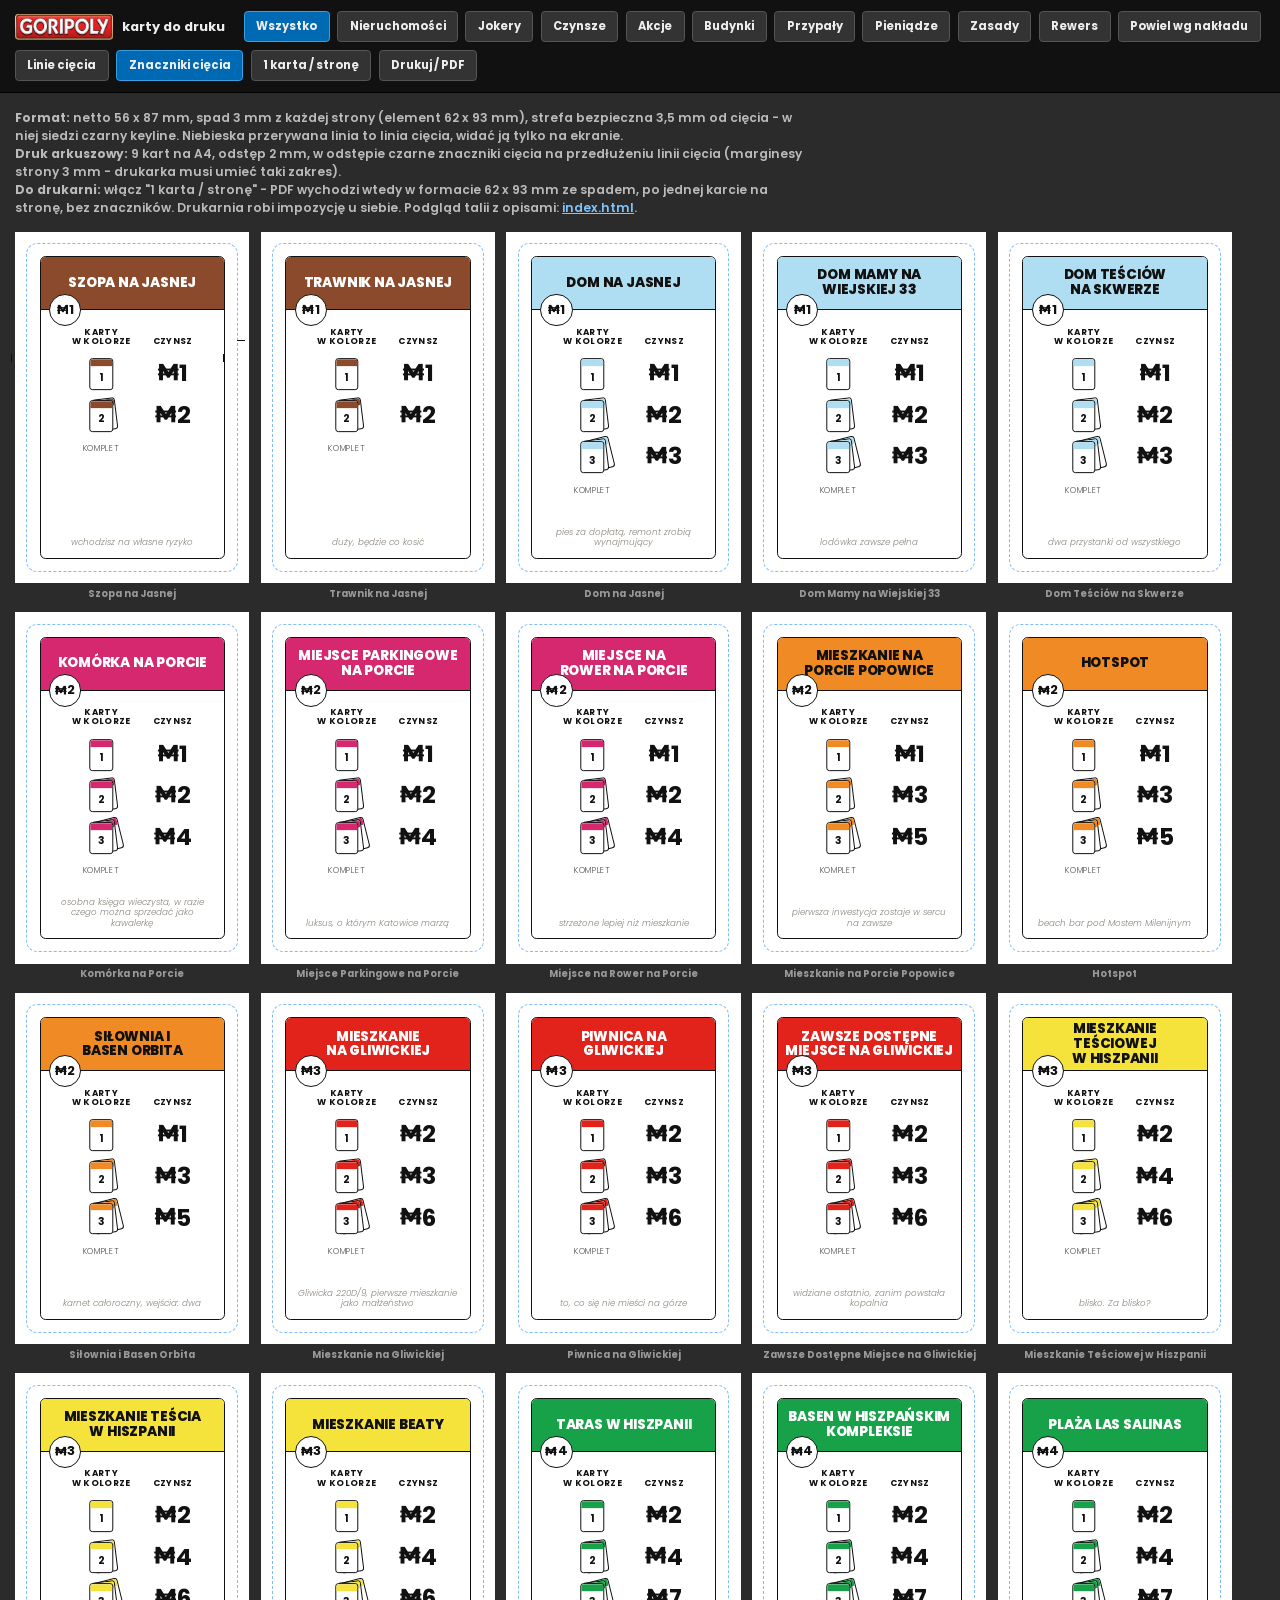
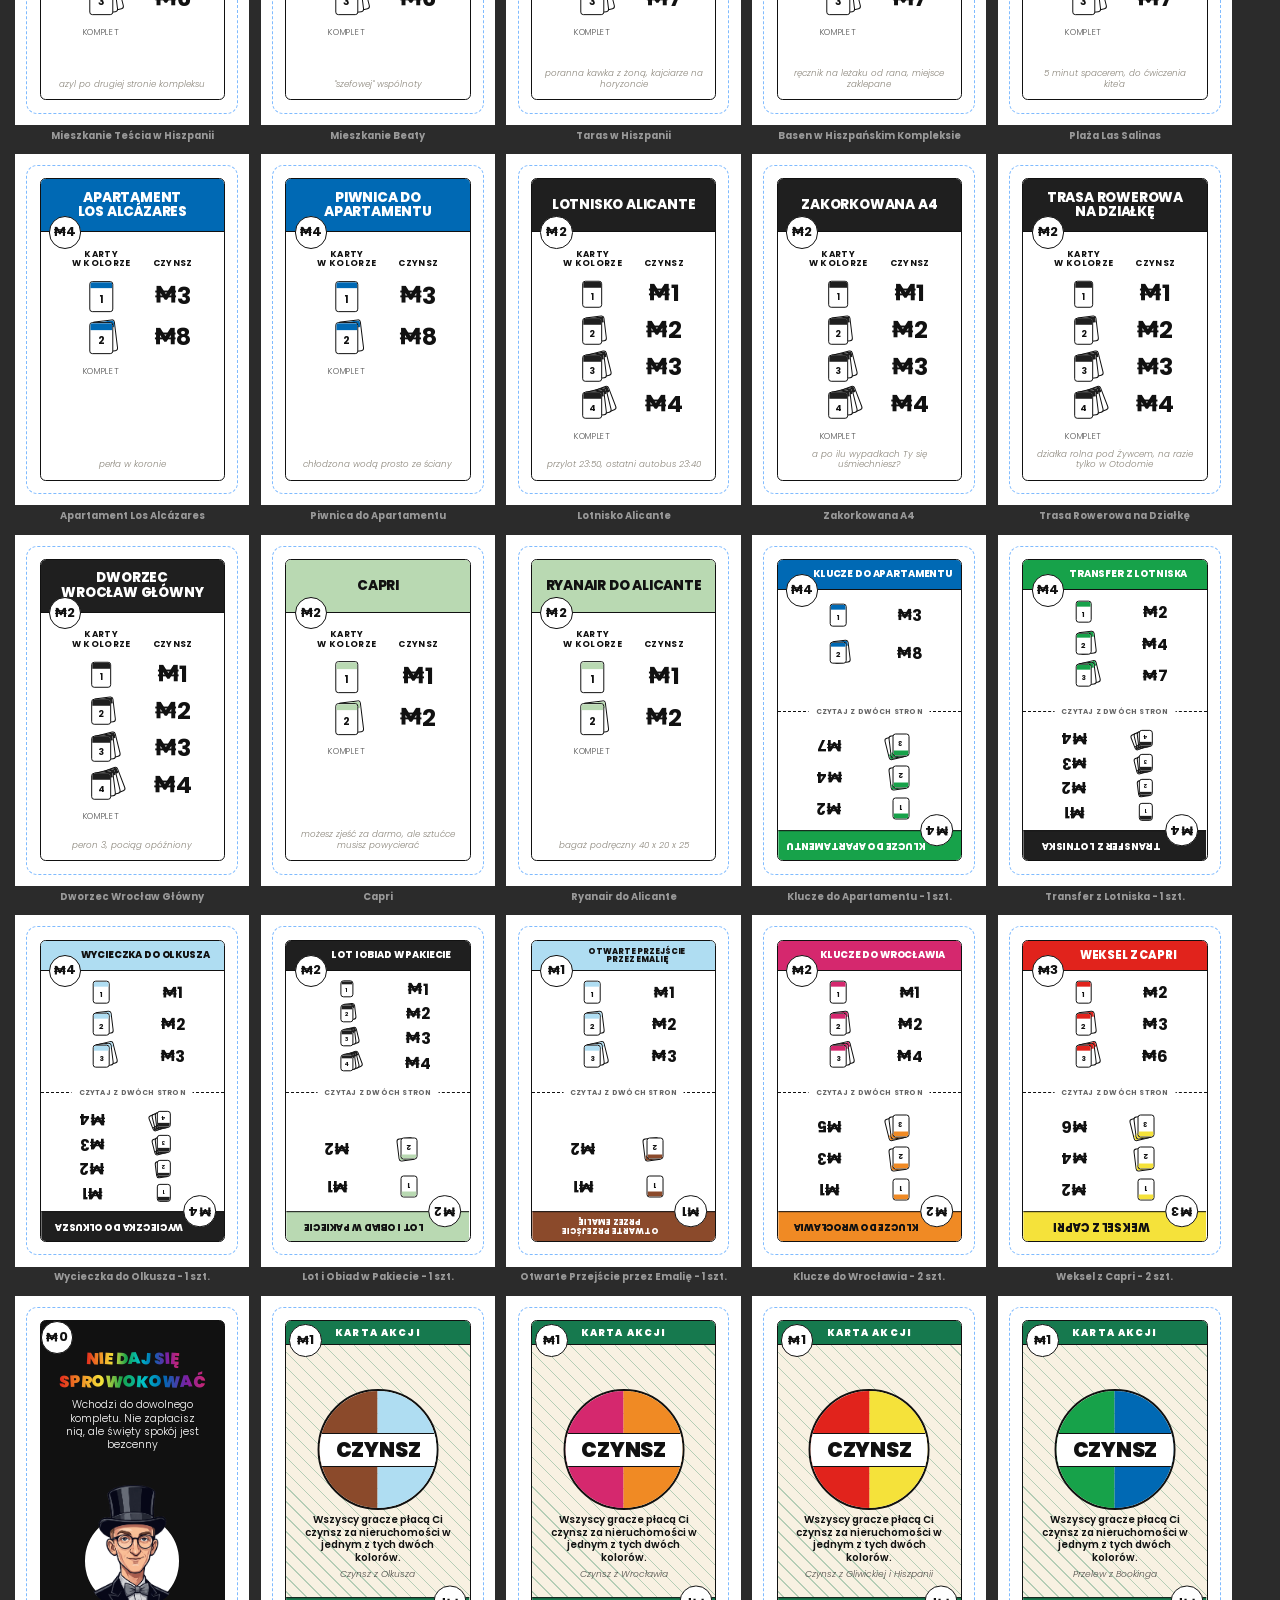
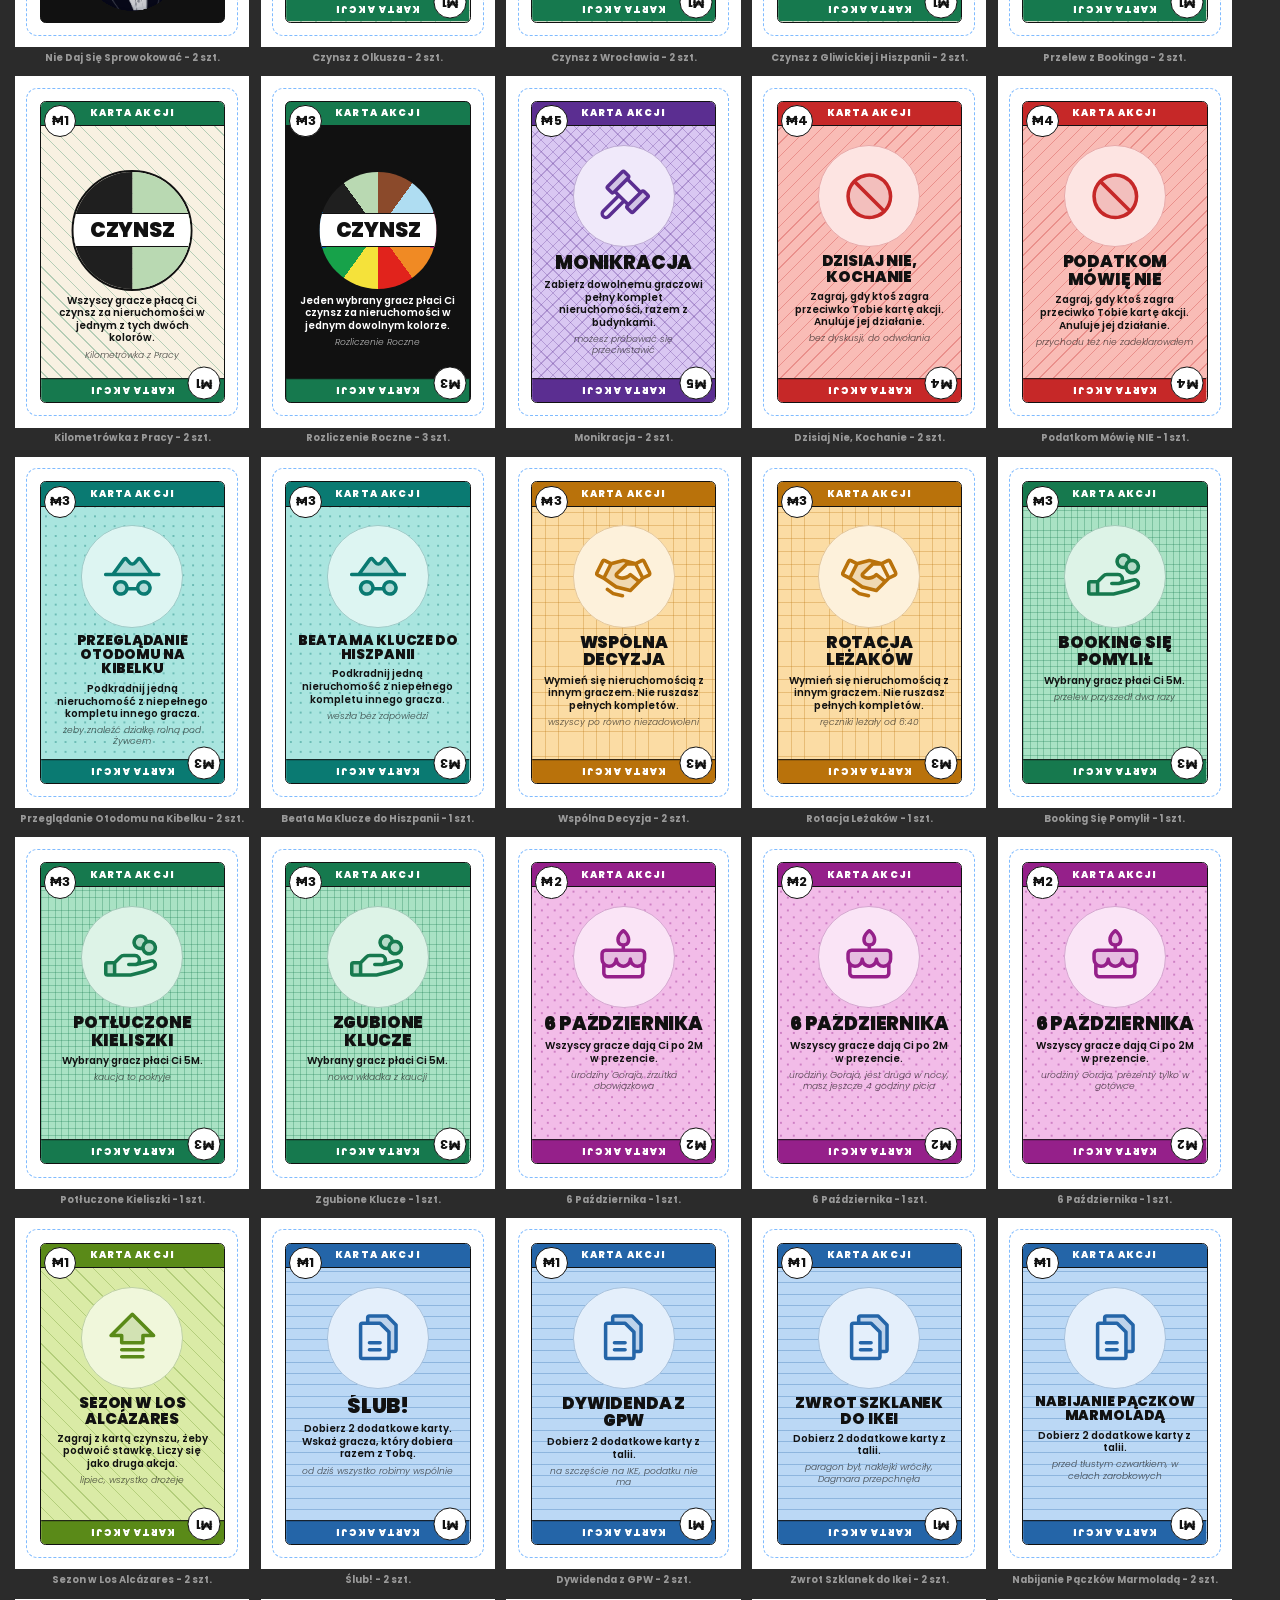
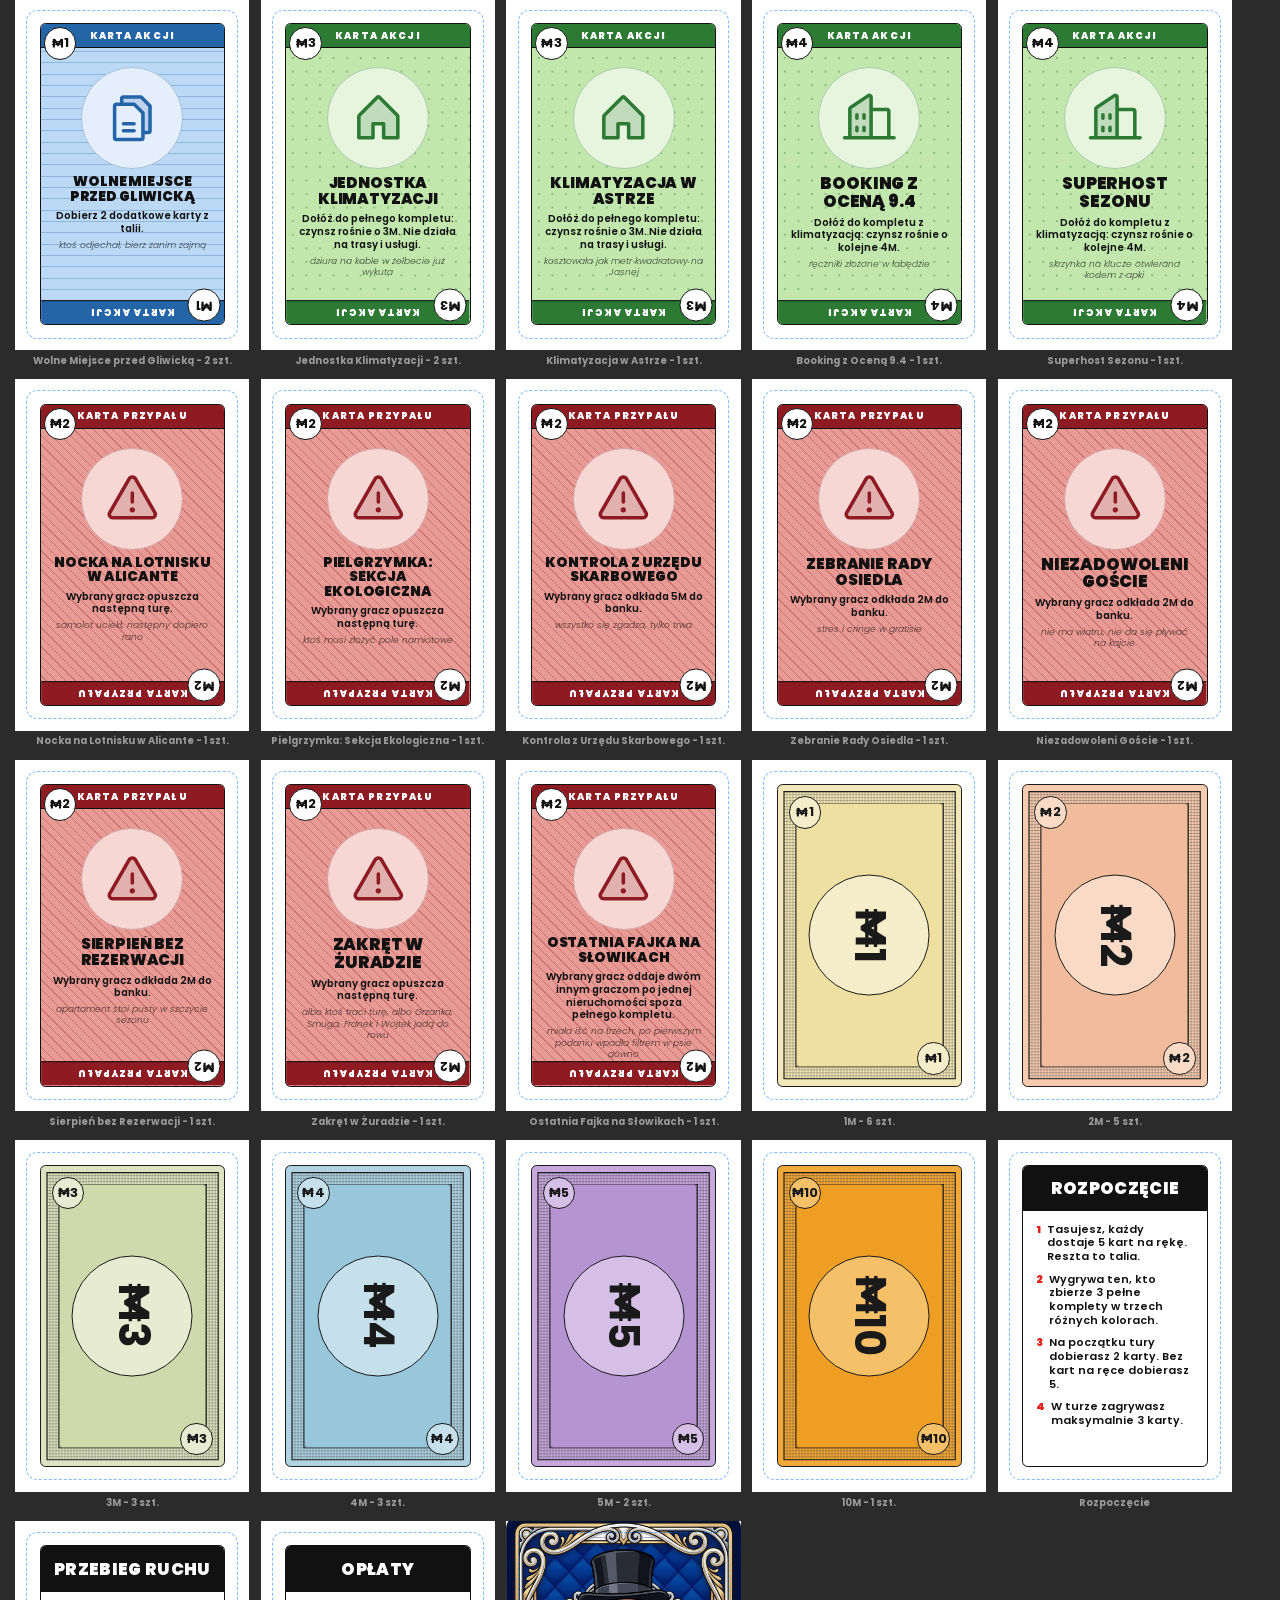
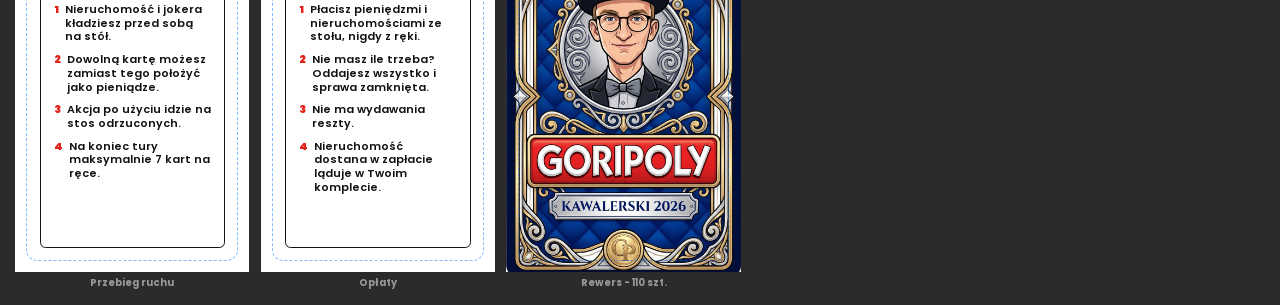
==== commit b897b809: "Kolory kart akcji wg tego co karta robi z majatkiem Kolor przestaje byc dekoracja i zaczyna cos znac" ====
--- a/karty.html
+++ b/karty.html
@@ -169,19 +169,32 @@
 ];
 const MONEY_INK = '#1A1A1A';
 
-/* Paleta kart akcji: [tło pastelowe, akcent]. Tło zawsze jasne, żeby czarny tekst
-   był czytelny; akcent siedzi na pasku nagłówka, obwódce ikonki i we wzorku tła. */
+/* Paleta kart akcji: [tło pastelowe, akcent]. Kolor mówi, co karta robi z majątkiem,
+   nie jak się nazywa - dzięki temu widać z drugiego końca stołu, czy leci coś dobrego
+   czy przykrego. Tło zawsze jasne, żeby czarny tekst był czytelny.
+
+   fiolet   - zabierasz komplet (najmocniejsza karta w talii)
+   turkus   - podkradasz jedną nieruchomość
+   zieleń   - kasa wpada
+   limonka  - czynsz w górę
+   szałwia  - budynek podnosi czynsz
+   błękit   - dobierasz karty
+   żółć     - wymiana, nikt nie zyskuje ani nie traci
+   róż      - wszyscy dorzucają na urodziny
+   czerwień - blokada
+   cegła    - przypał, tracisz turę albo płacisz do banku
+*/
 const PALETTE = {
   breaker:['#D9C7F2','#5B2E91'],
-  jsn    :['#A9E5DF','#0A7A72'],
-  sly    :['#F8C6DA','#B82E6B'],
+  sly    :['#A9E5DF','#0A7A72'],
+  debt   :['#A9E2C4','#16794E'],
+  dbl    :['#DAEBA6','#5A8A18'],
+  build  :['#C2E7AC','#2C7A34'],
+  pass   :['#BBD8F5','#2465A8'],
   forced :['#FBDCA4','#B9720B'],
-  debt   :['#C4D3F5','#2F4C9B'],
   bday   :['#F2BCE8','#95208A'],
-  dbl    :['#DAEBA6','#5A8A18'],
-  pass   :['#FBBDAE','#BF3524'],
-  build  :['#C2E7AC','#2C7A34'],
-  oops   :['#EFA9A4','#9E1B27']
+  jsn    :['#F9BCB6','#C62828'],
+  oops   :['#E89A94','#8E1B22']
 };
 
 /* karty akcji - kolor i piktogram wg typu oryginału */
@@ -469,7 +482,6 @@
     <div class="key">
       ${billFrame(v)}
       <div class="bill-panel"></div>
-      <img class="bill-figure" src="bartek.png" alt="">
       <div class="bill-circle"><span class="bill-val">${amt(v)}</span></div>
       ${corner('tl')}${corner('br')}
     </div>
--- a/karty.css
+++ b/karty.css
@@ -193,18 +193,6 @@
 }
 
 /* podobizna Goraja jak znak wodny: nad i pod okręgiem, dolna do góry nogami */
-/* Goraj do piersi, dol schowany za okregiem - nad okregiem wystaje sama glowa,
-   wiec nigdzie nie widac twardego ciecia obrazka. Szerokosc 24 mm mija sie
-   z odznakami naroznymi, ktore koncza sie na 11,7 mm. */
-/* Goraj do piersi: nad okregiem wystaje kapelusz i twarz, tors chowa sie za okregiem,
-   wiec nigdzie nie widac twardego ciecia obrazka. Odznaki narozne siedza w rogach,
-   a figura ma 24 mm szerokosci na srodku, wiec sie nie spotykaja. */
-.bill-figure{
-  position:absolute;left:50%;width:auto;height:26mm;z-index:3;top:5mm;
-  filter:grayscale(1) contrast(1.2);opacity:.3;mix-blend-mode:multiply;
-}
-.bill-figure{top:5mm;transform:translateX(-50%)}
-
 .bill-circle{
   position:absolute;left:50%;top:50%;transform:translate(-50%,-50%);
   width:32mm;height:32mm;border-radius:50%;z-index:4;
@@ -286,8 +274,8 @@
 .effect i{display:block;font-size:2.4mm;font-weight:300;font-style:italic;color:rgba(17,17,17,.72);margin-top:.9mm}
 
 /* ---------------- karty czynszu ---------------- */
-.card--rent{--a:#8A6D2F}
-.card--rent .key{background:#F2E6C8;overflow:hidden}
+.card--rent{--a:#16794E}
+.card--rent .key{background:#F8F1E2;overflow:hidden}
 .card--rent .rent-head{
   top:0;height:6.4mm;background:var(--a);color:#fff;
   border-bottom:var(--stroke) solid var(--ink);
@@ -296,7 +284,7 @@
 }
 .pat--rent{background-image:repeating-linear-gradient(45deg,
   color-mix(in srgb, var(--a) 30%, transparent) 0 .25mm,transparent .25mm 2.8mm)}
-.card--rent.all{--a:#3E3E3C}
+.card--rent.all{--a:#16794E}
 .card--rent.all .key{background:#111111;color:#fff}
 .rent-head{
   position:absolute;left:0;right:0;top:2.6mm;text-align:center;
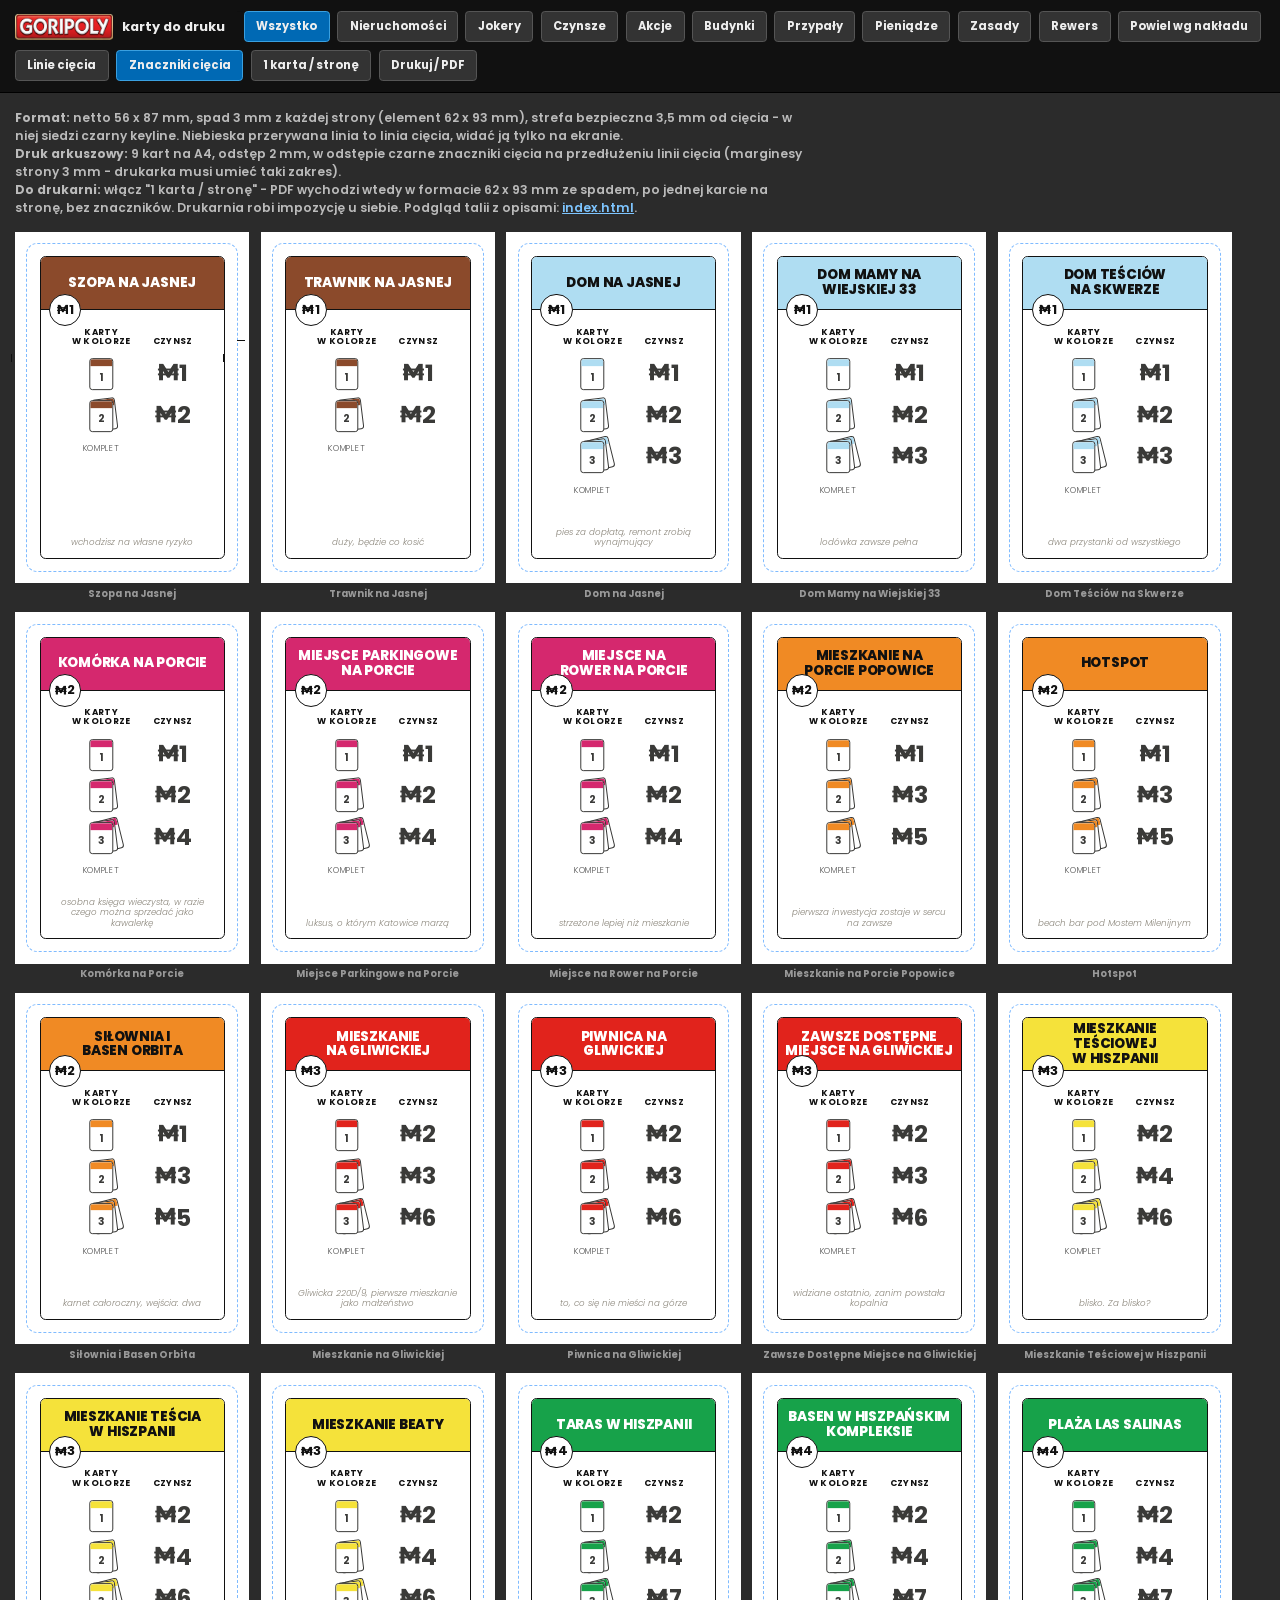
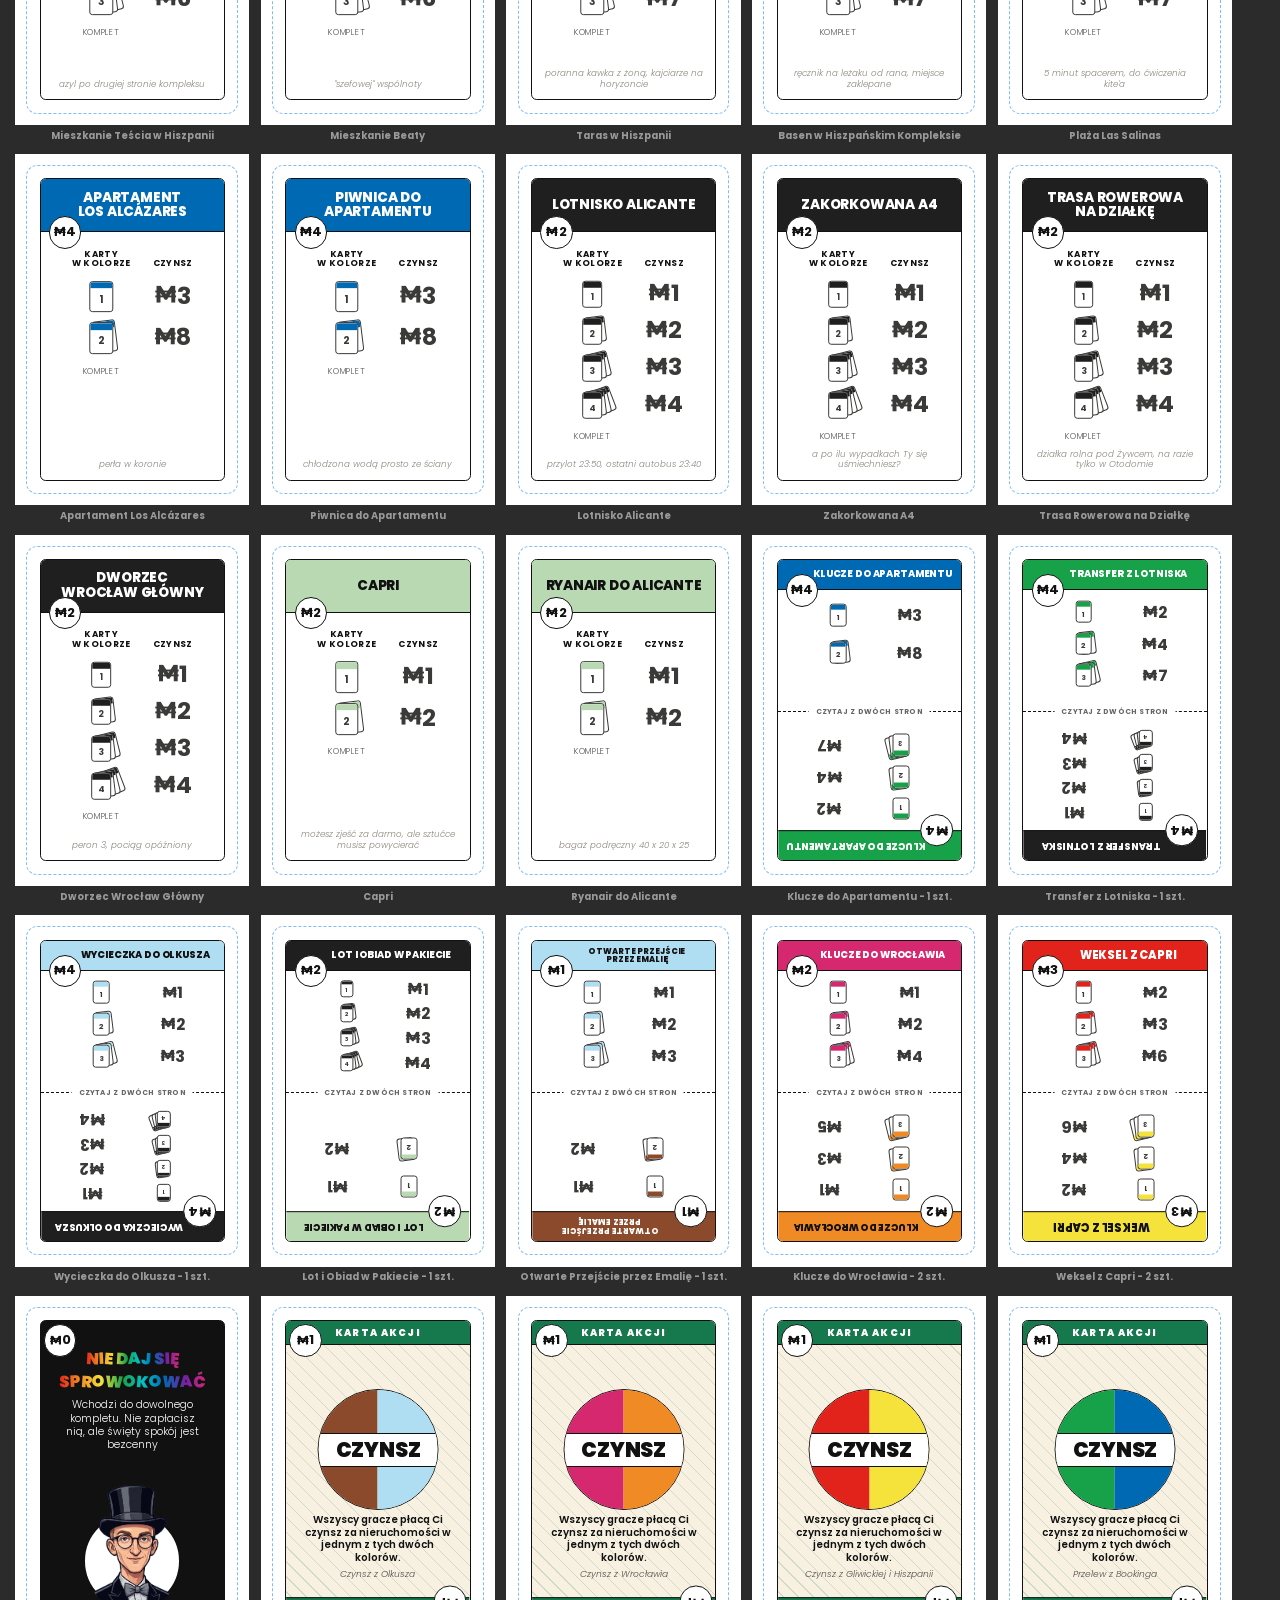
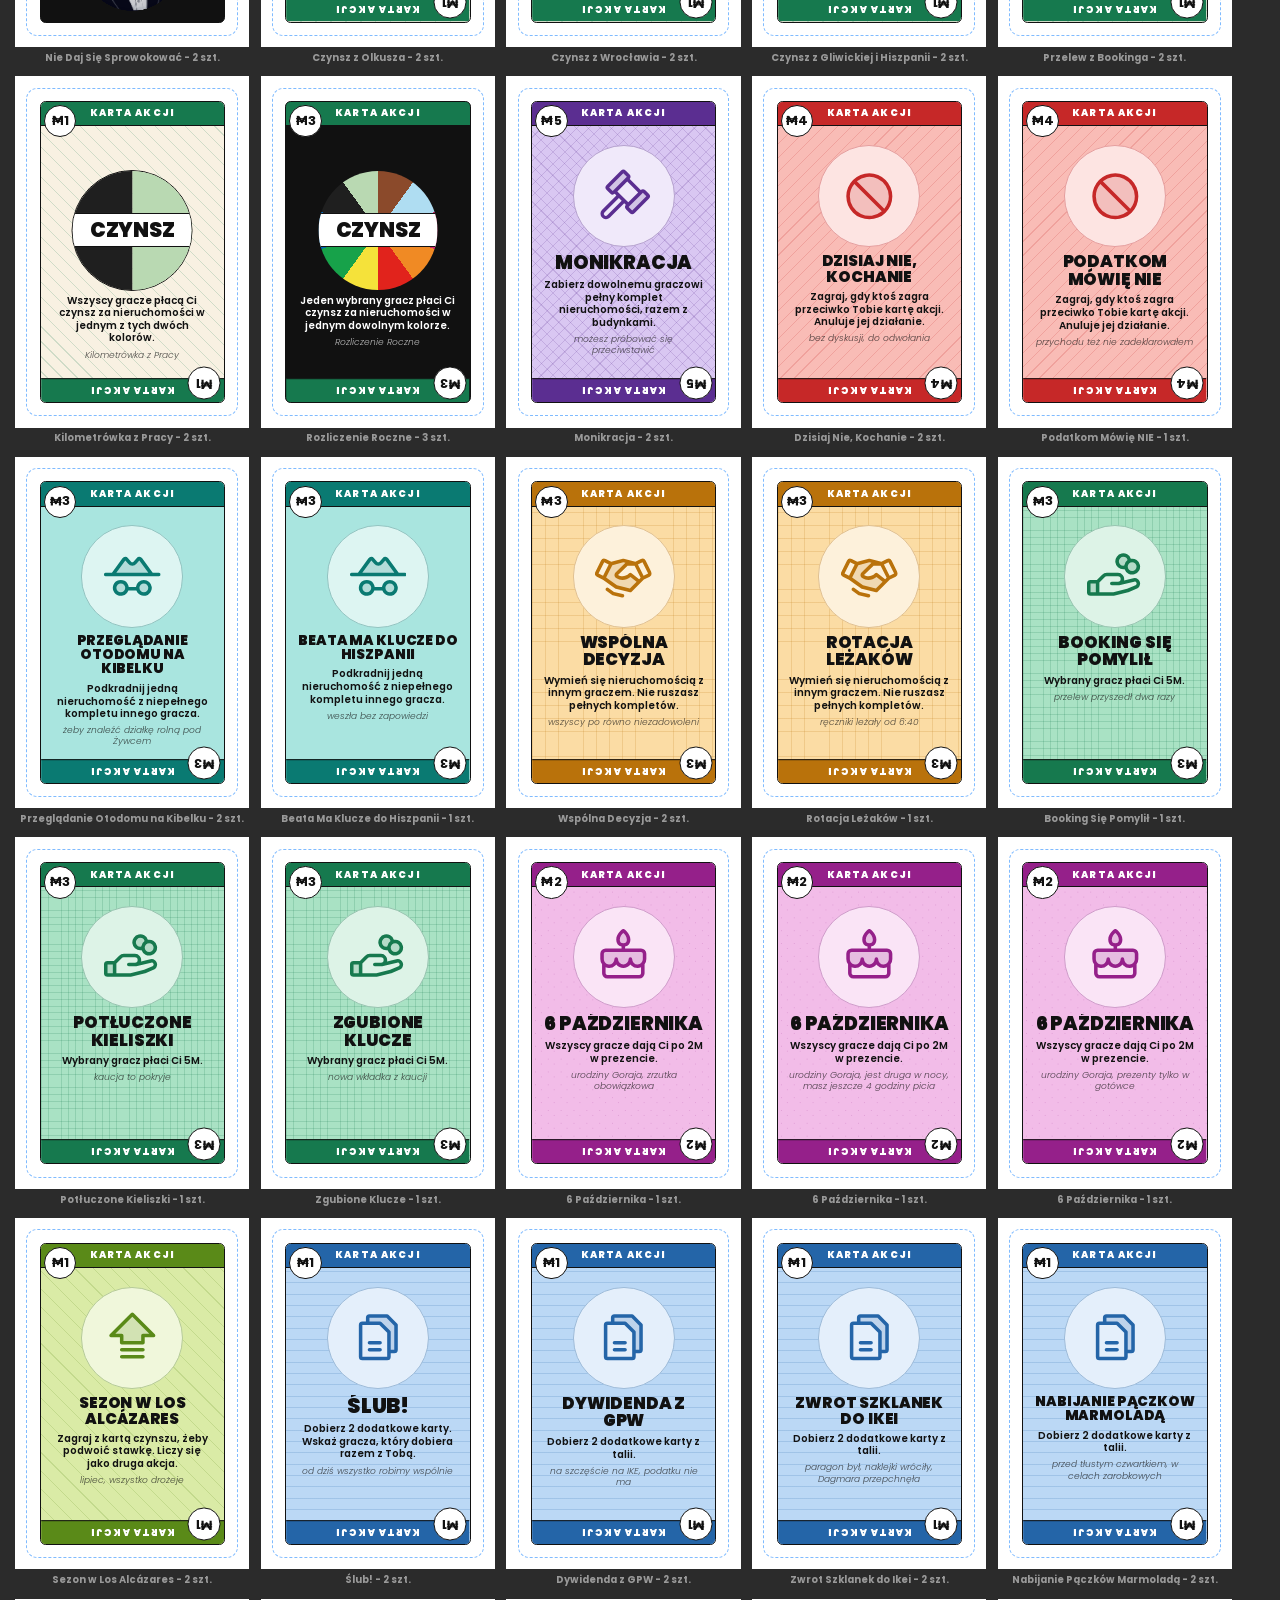
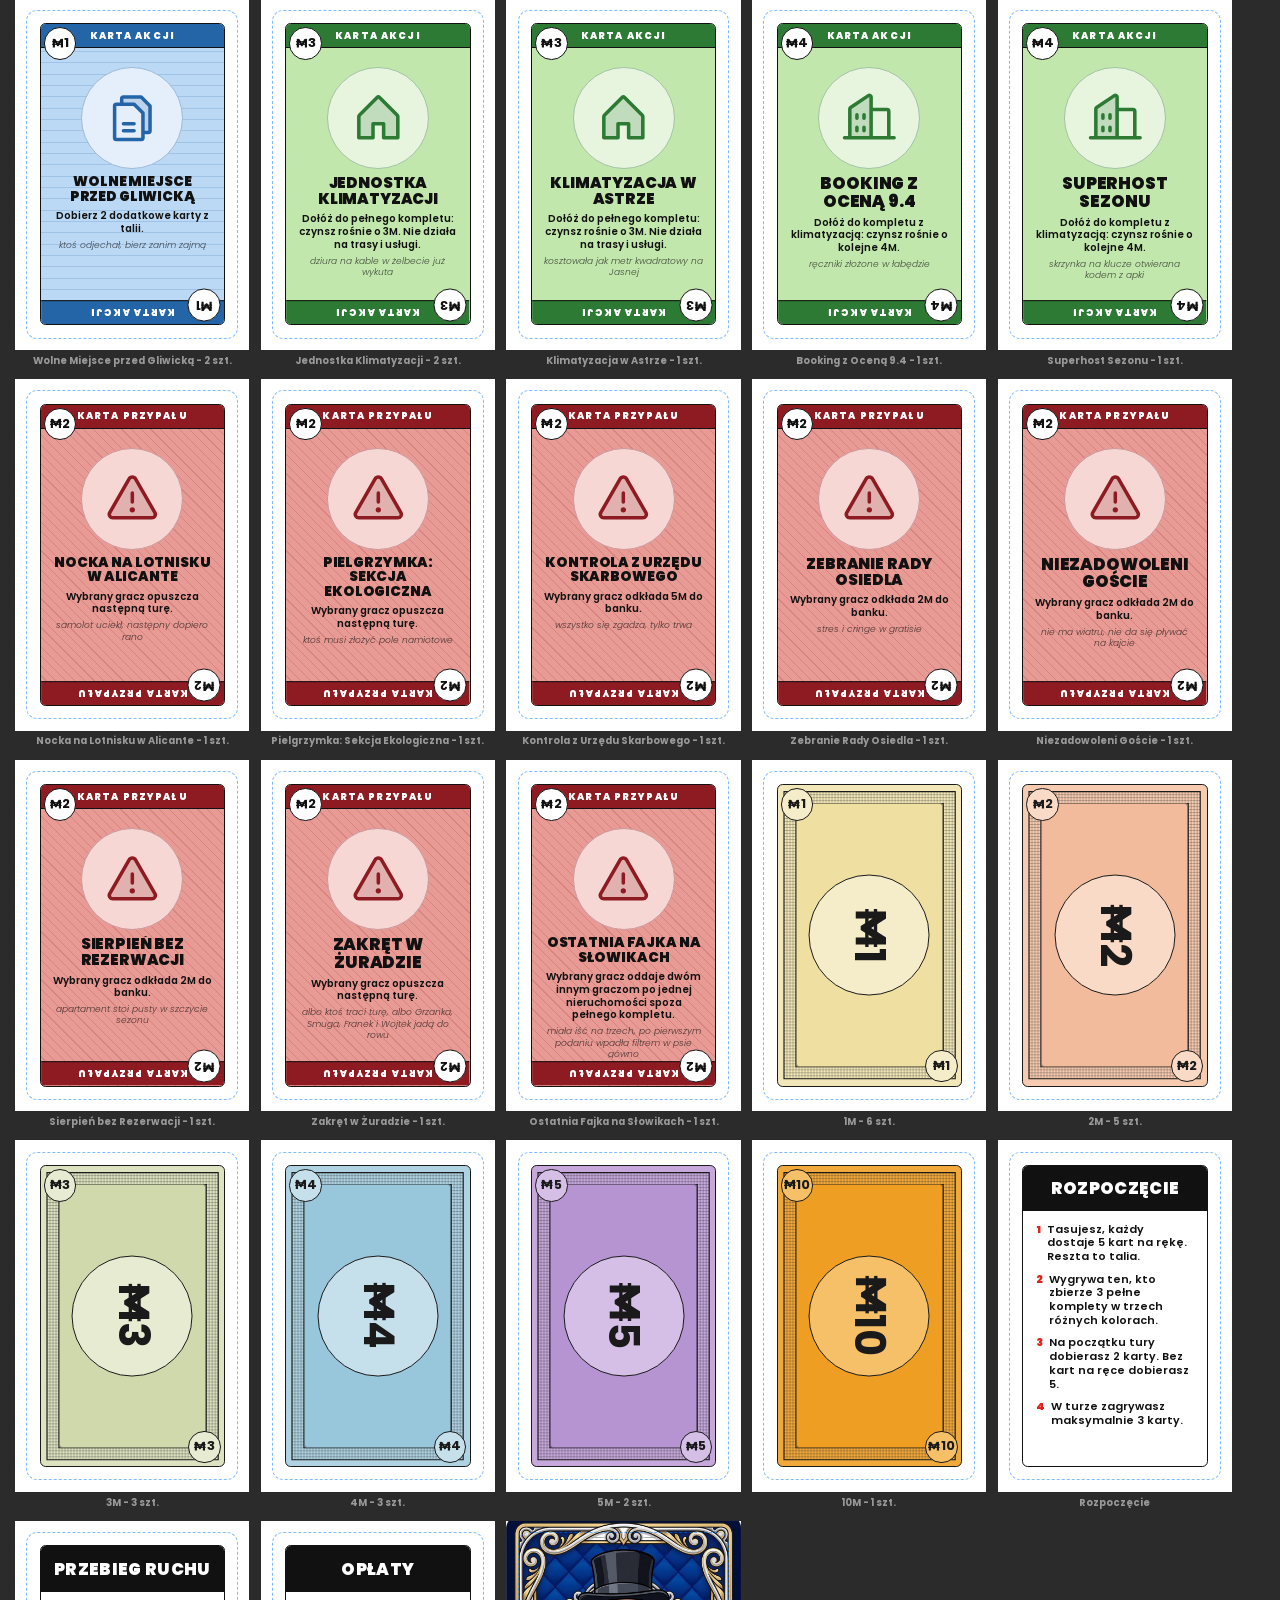
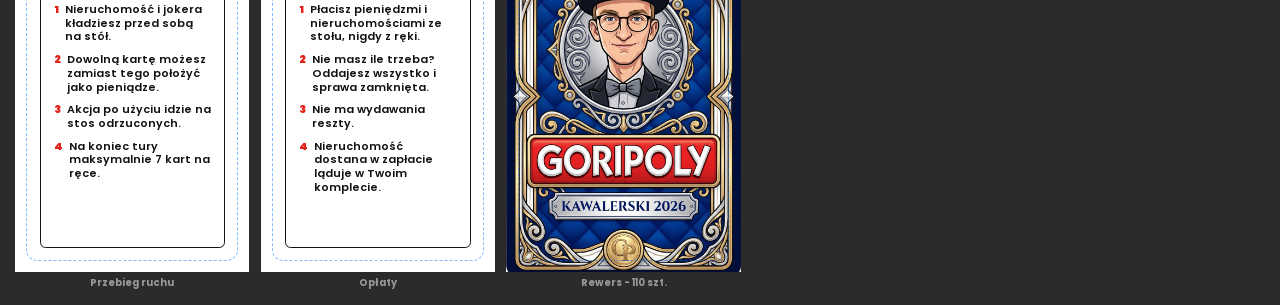
==== commit d5c98790: "Cienszkie obwodki, zlamana czern na kwotach, wzorki o jednej wadze Kreska: - wzorki tla: kreska 0,22" ====
--- a/karty.html
+++ b/karty.html
@@ -404,8 +404,8 @@
         <p>${esc(WILD_ALL.t)}</p>
         <div class="mascot"><img src="bartek.png" alt="Goraj"></div>
       </div>
-      ${badge(0)}
-    </div>
+    </div>
+    ${badge(0,'badge--action')}
   </article>`;
 }
 
@@ -476,15 +476,15 @@
 }
 
 function moneyCard([v,q,bg,panel,circle]){
-  const corner = pos => badge(v, 'bill-badge '+pos);
+  const corner = cls => badge(v, 'bill-badge '+cls);
   return `<article class="card card--money" data-t="money"
     style="--bg:${bg};--panel:${panel};--circle:${circle};--ink:${MONEY_INK}">
     <div class="key">
       ${billFrame(v)}
       <div class="bill-panel"></div>
       <div class="bill-circle"><span class="bill-val">${amt(v)}</span></div>
-      ${corner('tl')}${corner('br')}
-    </div>
+    </div>
+    ${corner('badge--action')}${corner('badge--money-b')}
   </article>`;
 }
 
--- a/karty.css
+++ b/karty.css
@@ -15,6 +15,7 @@
   --col-right:72%;
 
   --ink:#111111;
+  --soft:#3A3A38;      /* zlamana czern na kwotach, zeby nie waly w oczy */
   --disp:'Poppins','Montserrat','Archivo',system-ui,sans-serif;
 
   --brown:#8B4A2B; --lblue:#AFDDF2; --pink:#D5286E; --orange:#F08A24;
@@ -86,7 +87,7 @@
 /* ---------------- badge nominału ---------------- */
 .badge{
   position:absolute;width:var(--badge-d);height:var(--badge-d);border-radius:50%;
-  background:#fff;border:.5mm solid var(--ink);z-index:6;
+  background:#fff;border:.35mm solid var(--ink);z-index:6;
   display:flex;align-items:center;justify-content:center;color:var(--ink);
 }
 .badge--prop{left:calc(6.5mm - var(--badge-d)/2);top:calc(var(--band-h) - var(--badge-d)/2)}
@@ -109,18 +110,19 @@
 .body{position:absolute;left:0;right:0;top:25.5mm}
 .rent-list{list-style:none}
 .rent-row{position:relative;height:var(--pitch)}
-.rent{position:absolute;left:var(--col-right);top:50%;transform:translate(-50%,-50%);--num:6.2mm}
+.rent{position:absolute;left:var(--col-right);top:50%;transform:translate(-50%,-50%);
+  --num:6.2mm;color:var(--soft)}
 
 .fan{position:absolute;left:var(--col-left);top:50%;transform:translate(-50%,-50%)}
 .fan__card{
   position:absolute;left:0;bottom:0;background:#fff;
-  border:var(--stroke) solid var(--ink);border-radius:.8mm;overflow:hidden;
+  border:.3mm solid var(--soft);border-radius:.8mm;overflow:hidden;
   transform-origin:bottom right;
   display:flex;flex-direction:column;align-items:center;
 }
 .fan__bar{height:var(--bar);width:100%;background:var(--set);flex:none}
 .fan__num{flex:1;display:flex;align-items:center;justify-content:center;
-  font-size:var(--num);font-weight:700;color:var(--ink)}
+  font-size:var(--num);font-weight:700;color:var(--soft)}
 
 .complete-set{
   position:relative;left:var(--col-left);transform:translateX(-50%);width:22mm;
@@ -205,36 +207,38 @@
 /* Nominał w dwóch rogach, jak na kartach akcji. Kółko to ten sam .badge co wszędzie,
    różni się tylko wypełnieniem - bierze jaśniejszy odcień nominału. Oba czytane poziomo. */
 .bill-badge{background:var(--circle)}
-.bill-badge.tl{left:2.9mm;top:2.9mm}
-.bill-badge.br{right:2.9mm;bottom:2.9mm}
+.badge--money-b{right:7.6mm;bottom:7.6mm}
 
 /* ---------------- karty akcji ---------------- */
 .card--action .key{background:var(--c);overflow:hidden}
 
-/* Wzorek tła - jedna grubość kreski na całą talię (0,25 mm, kropki 0,3 mm).
-   Typy rozróżnia kąt i rozstaw, nie waga linii, więc nic nie wybija się na kartach. */
-.pat{position:absolute;inset:0;z-index:1;pointer-events:none}
+/* Wzorek tła. Jedna grubość na całą talię: kreska 0,22 mm, kropka 0,26 mm średnicy,
+   czyli dokładnie tyle samo tuszu. Krycie 18% akcentu, żeby tło czytało się jako
+   jednolite, a wzorek dawał tylko fakturę i nie ciągnął wzroku od treści.
+   Typy kart rozróżnia kąt i rozstaw, nie waga linii. */
+.pat{position:absolute;inset:0;z-index:1;pointer-events:none;--l:color-mix(in srgb, var(--a) 18%, transparent)}
 .pat--breaker{background-image:
-  repeating-linear-gradient(45deg,color-mix(in srgb, var(--a) 30%, transparent) 0 .25mm,transparent .25mm 2.2mm),
-  repeating-linear-gradient(-45deg,color-mix(in srgb, var(--a) 30%, transparent) 0 .25mm,transparent .25mm 2.2mm)}
-.pat--jsn{background-image:repeating-linear-gradient(135deg,color-mix(in srgb, var(--a) 30%, transparent) 0 .25mm,transparent .25mm 2.6mm)}
-.pat--sly{background-image:radial-gradient(circle at 50% 50%,color-mix(in srgb, var(--a) 38%, transparent) 0 .3mm,transparent .32mm);
+  repeating-linear-gradient(45deg,var(--l) 0 .22mm,transparent .22mm 2.2mm),
+  repeating-linear-gradient(-45deg,var(--l) 0 .22mm,transparent .22mm 2.2mm)}
+.pat--jsn{background-image:repeating-linear-gradient(135deg,var(--l) 0 .22mm,transparent .22mm 2.6mm)}
+.pat--sly{background-image:radial-gradient(circle at 50% 50%,var(--l) 0 .13mm,transparent .15mm);
   background-size:2.6mm 2.6mm}
 .pat--forced{background-image:
-  repeating-linear-gradient(0deg,color-mix(in srgb, var(--a) 30%, transparent) 0 .25mm,transparent .25mm 3.4mm),
-  repeating-linear-gradient(90deg,color-mix(in srgb, var(--a) 30%, transparent) 0 .25mm,transparent .25mm 3.4mm)}
+  repeating-linear-gradient(0deg,var(--l) 0 .22mm,transparent .22mm 3.4mm),
+  repeating-linear-gradient(90deg,var(--l) 0 .22mm,transparent .22mm 3.4mm)}
 .pat--debt{background-image:
-  repeating-linear-gradient(0deg,color-mix(in srgb, var(--a) 30%, transparent) 0 .25mm,transparent .25mm 1.8mm),
-  repeating-linear-gradient(90deg,color-mix(in srgb, var(--a) 30%, transparent) 0 .25mm,transparent .25mm 1.8mm)}
+  repeating-linear-gradient(0deg,var(--l) 0 .22mm,transparent .22mm 1.8mm),
+  repeating-linear-gradient(90deg,var(--l) 0 .22mm,transparent .22mm 1.8mm)}
 .pat--bday{background-image:
-  radial-gradient(circle at 25% 25%,color-mix(in srgb, var(--a) 38%, transparent) 0 .3mm,transparent .32mm),
-  radial-gradient(circle at 75% 68%,color-mix(in srgb, var(--a) 38%, transparent) 0 .3mm,transparent .32mm);
+  radial-gradient(circle at 25% 25%,var(--l) 0 .13mm,transparent .15mm),
+  radial-gradient(circle at 75% 68%,var(--l) 0 .13mm,transparent .15mm);
   background-size:3.4mm 3.4mm}
-.pat--dbl{background-image:repeating-linear-gradient(45deg,color-mix(in srgb, var(--a) 30%, transparent) 0 .25mm,transparent .25mm 3.4mm)}
-.pat--pass{background-image:repeating-linear-gradient(0deg,color-mix(in srgb, var(--a) 30%, transparent) 0 .25mm,transparent .25mm 3mm)}
-.pat--build{background-image:radial-gradient(circle at 50% 50%,color-mix(in srgb, var(--a) 38%, transparent) 0 .3mm,transparent .32mm);
+.pat--dbl{background-image:repeating-linear-gradient(45deg,var(--l) 0 .22mm,transparent .22mm 3.4mm)}
+.pat--pass{background-image:repeating-linear-gradient(0deg,var(--l) 0 .22mm,transparent .22mm 3mm)}
+.pat--build{background-image:radial-gradient(circle at 50% 50%,var(--l) 0 .13mm,transparent .15mm);
   background-size:3.6mm 3.6mm}
-.pat--oops{background-image:repeating-linear-gradient(45deg,color-mix(in srgb, var(--a) 30%, transparent) 0 .25mm,transparent .25mm 1.8mm)}
+.pat--oops{background-image:repeating-linear-gradient(45deg,var(--l) 0 .22mm,transparent .22mm 1.8mm)}
+.pat--rent{background-image:repeating-linear-gradient(45deg,var(--l) 0 .22mm,transparent .22mm 2.8mm)}
 
 /* pasek z typem karty - jedyne miejsce z mocnym kolorem, biały tekst na akcencie */
 .card--action .rent-head{
@@ -251,7 +255,7 @@
   position:absolute;left:50%;top:11.4mm;transform:translateX(-50%);
   width:27mm;height:27mm;border-radius:50%;
   background:color-mix(in srgb, var(--c) 40%, #fff);
-  border:.3mm solid color-mix(in srgb, var(--a) 40%, #fff);
+  border:.22mm solid color-mix(in srgb, var(--a) 45%, #fff);
   color:var(--a);
   display:grid;place-items:center;z-index:3;
 }
@@ -282,8 +286,6 @@
   display:flex;align-items:center;justify-content:center;
   font-size:2.5mm;letter-spacing:.12em;
 }
-.pat--rent{background-image:repeating-linear-gradient(45deg,
-  color-mix(in srgb, var(--a) 30%, transparent) 0 .25mm,transparent .25mm 2.8mm)}
 .card--rent.all{--a:#16794E}
 .card--rent.all .key{background:#111111;color:#fff}
 .rent-head{
@@ -298,13 +300,13 @@
 .badge--rent-b{right:7.6mm;bottom:7.6mm;transform:rotate(180deg)}
 .rent-emblem{
   position:absolute;left:50%;top:18mm;transform:translateX(-50%);
-  width:32mm;height:32mm;border-radius:50%;border:.7mm solid var(--ink);
+  width:32mm;height:32mm;border-radius:50%;border:.35mm solid var(--ink);
   overflow:hidden;z-index:3;display:flex;
 }
 .rent-emblem .h{flex:1}
 .rent-emblem .label{
   position:absolute;left:0;right:0;top:50%;transform:translateY(-50%);height:9mm;background:#fff;
-  border-top:.4mm solid var(--ink);border-bottom:.4mm solid var(--ink);
+  border-top:.3mm solid var(--ink);border-bottom:.3mm solid var(--ink);
   display:flex;flex-direction:column;align-items:center;justify-content:center;color:var(--ink);
 }
 .rent-emblem .label b{font-size:5.4mm;font-weight:900;letter-spacing:-.01em;line-height:1}
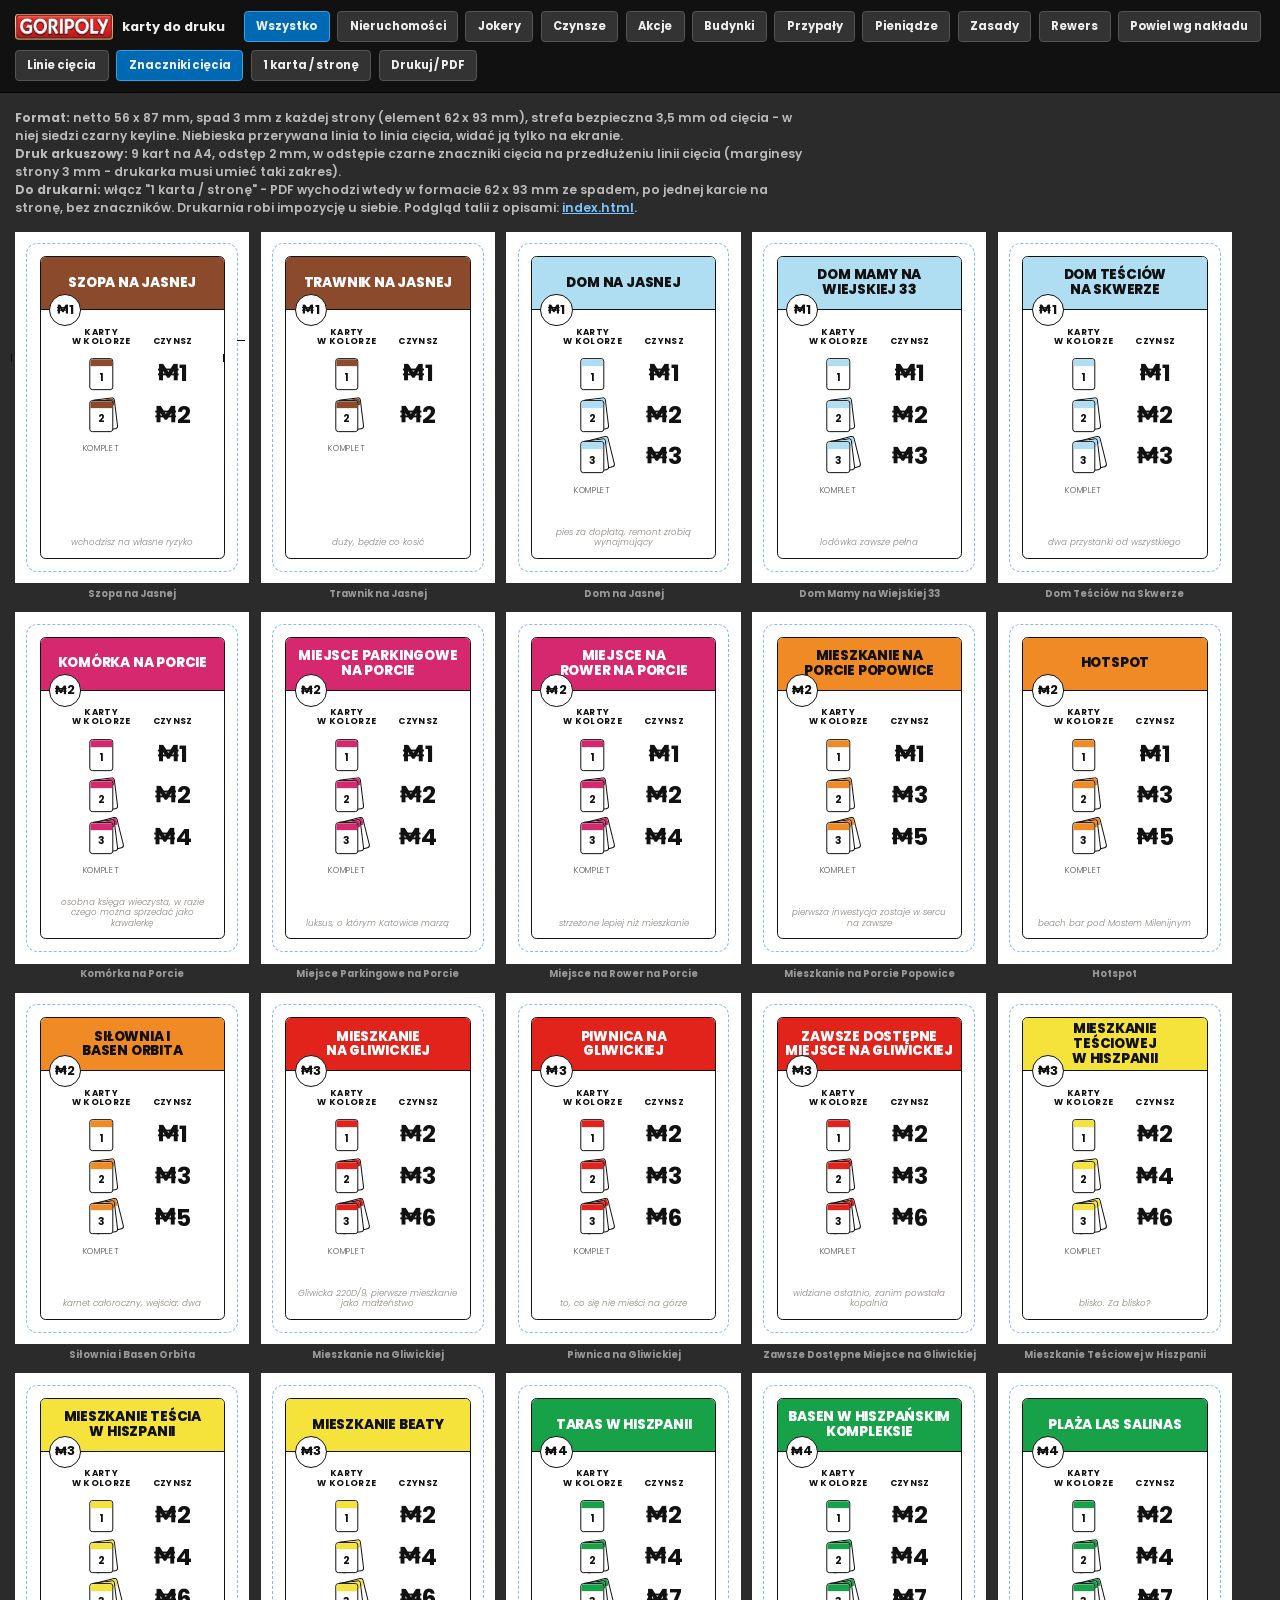
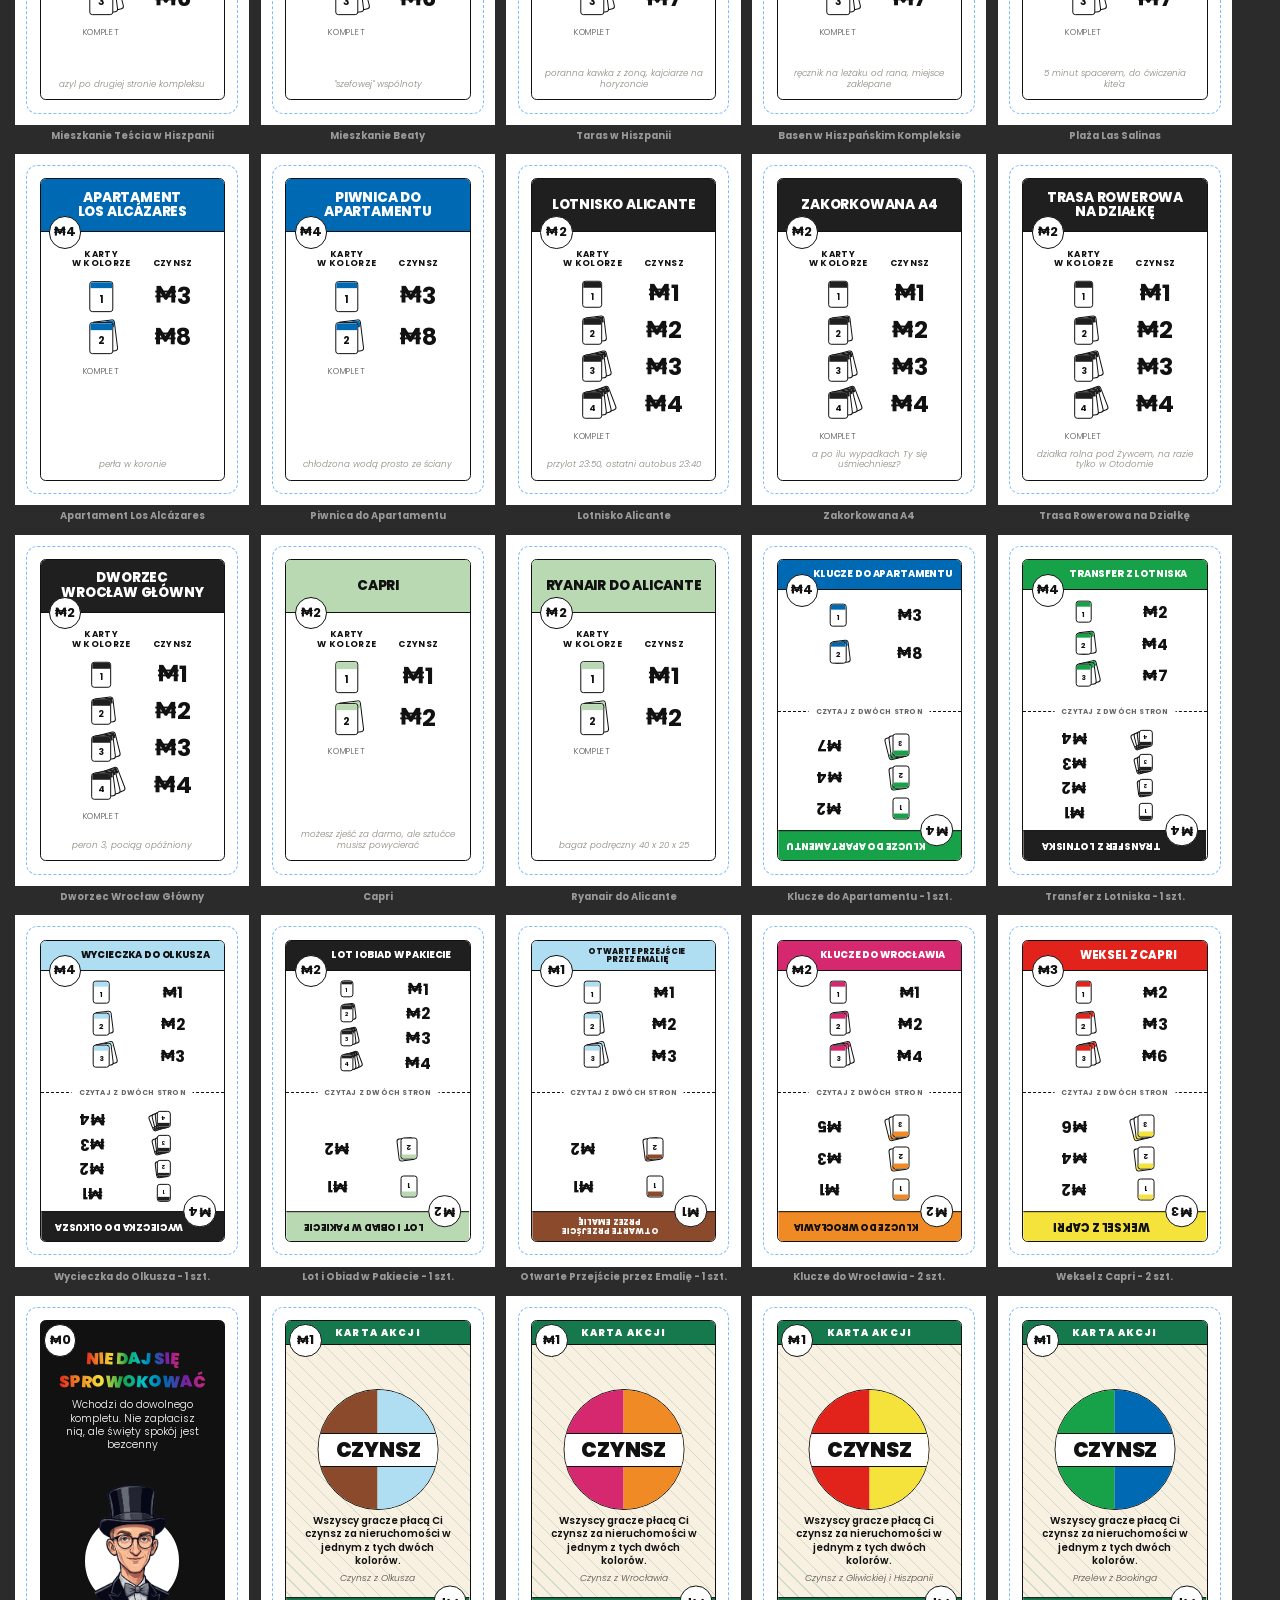
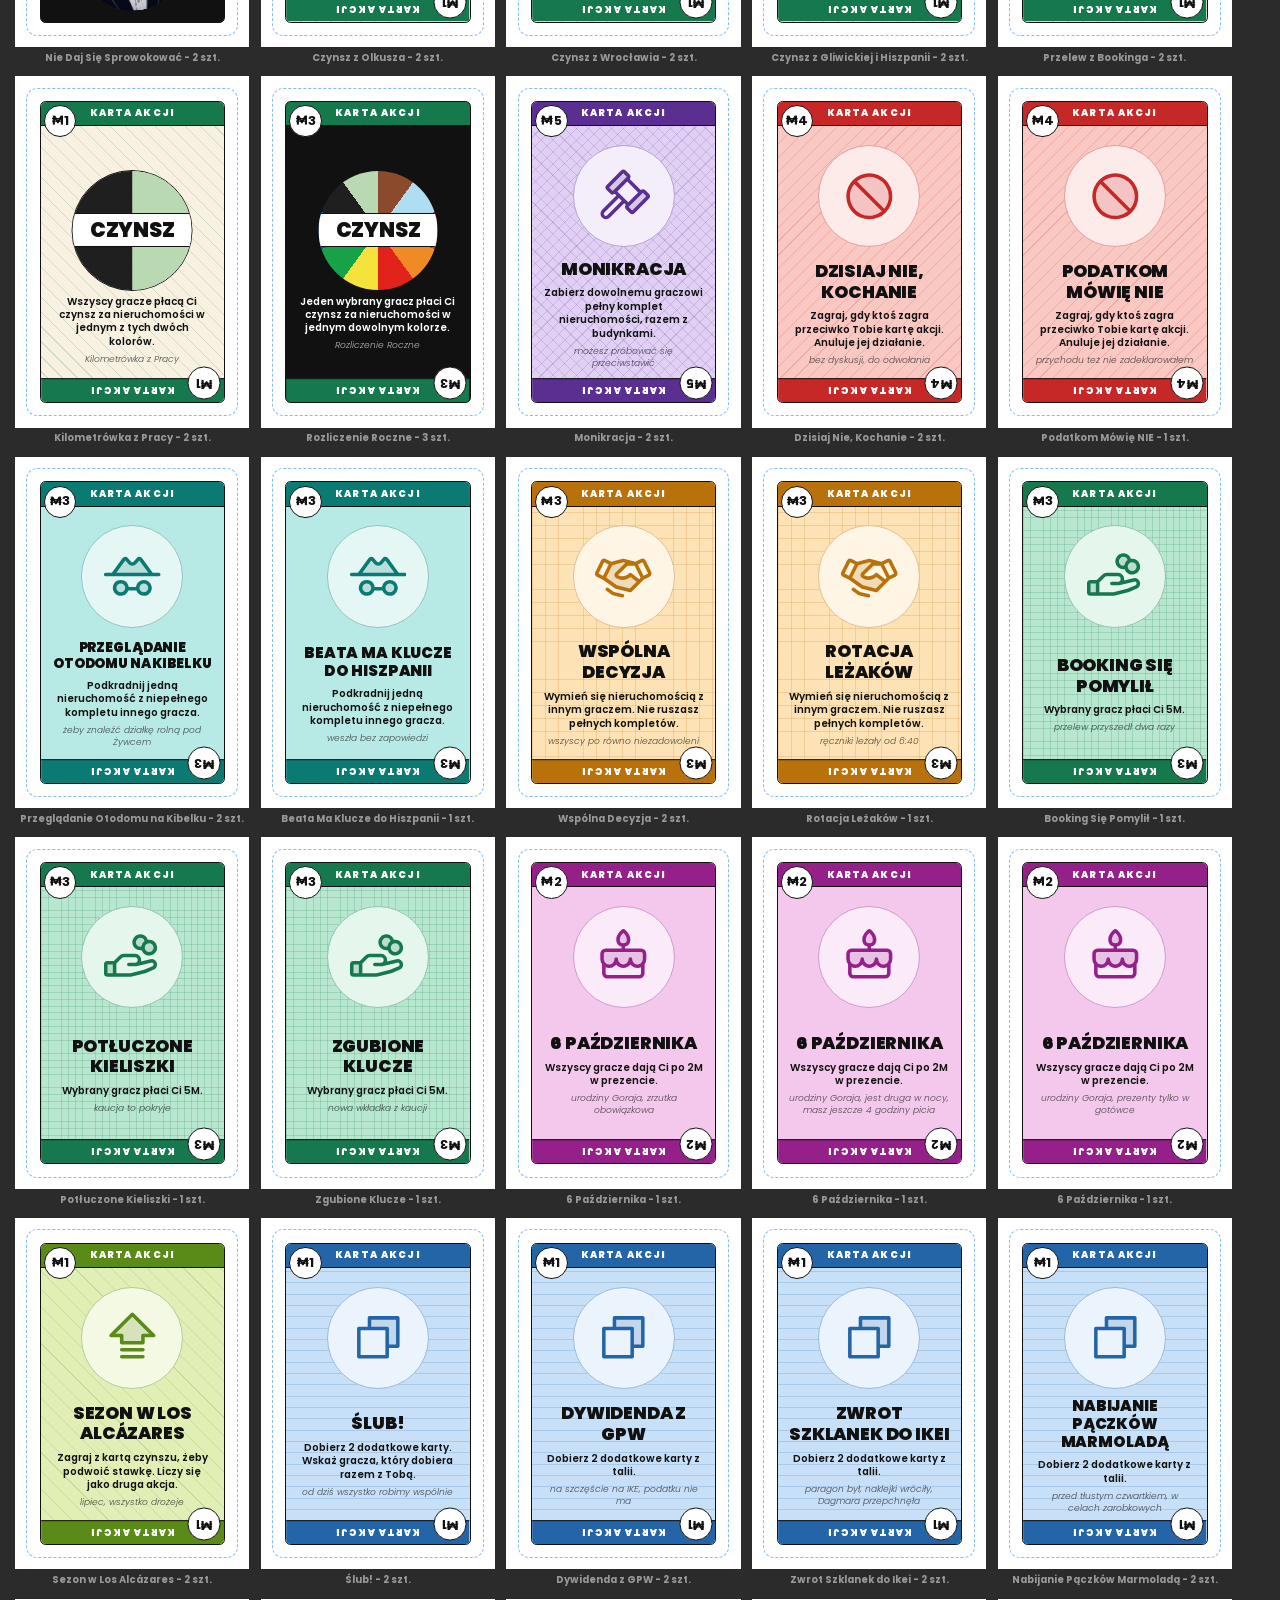
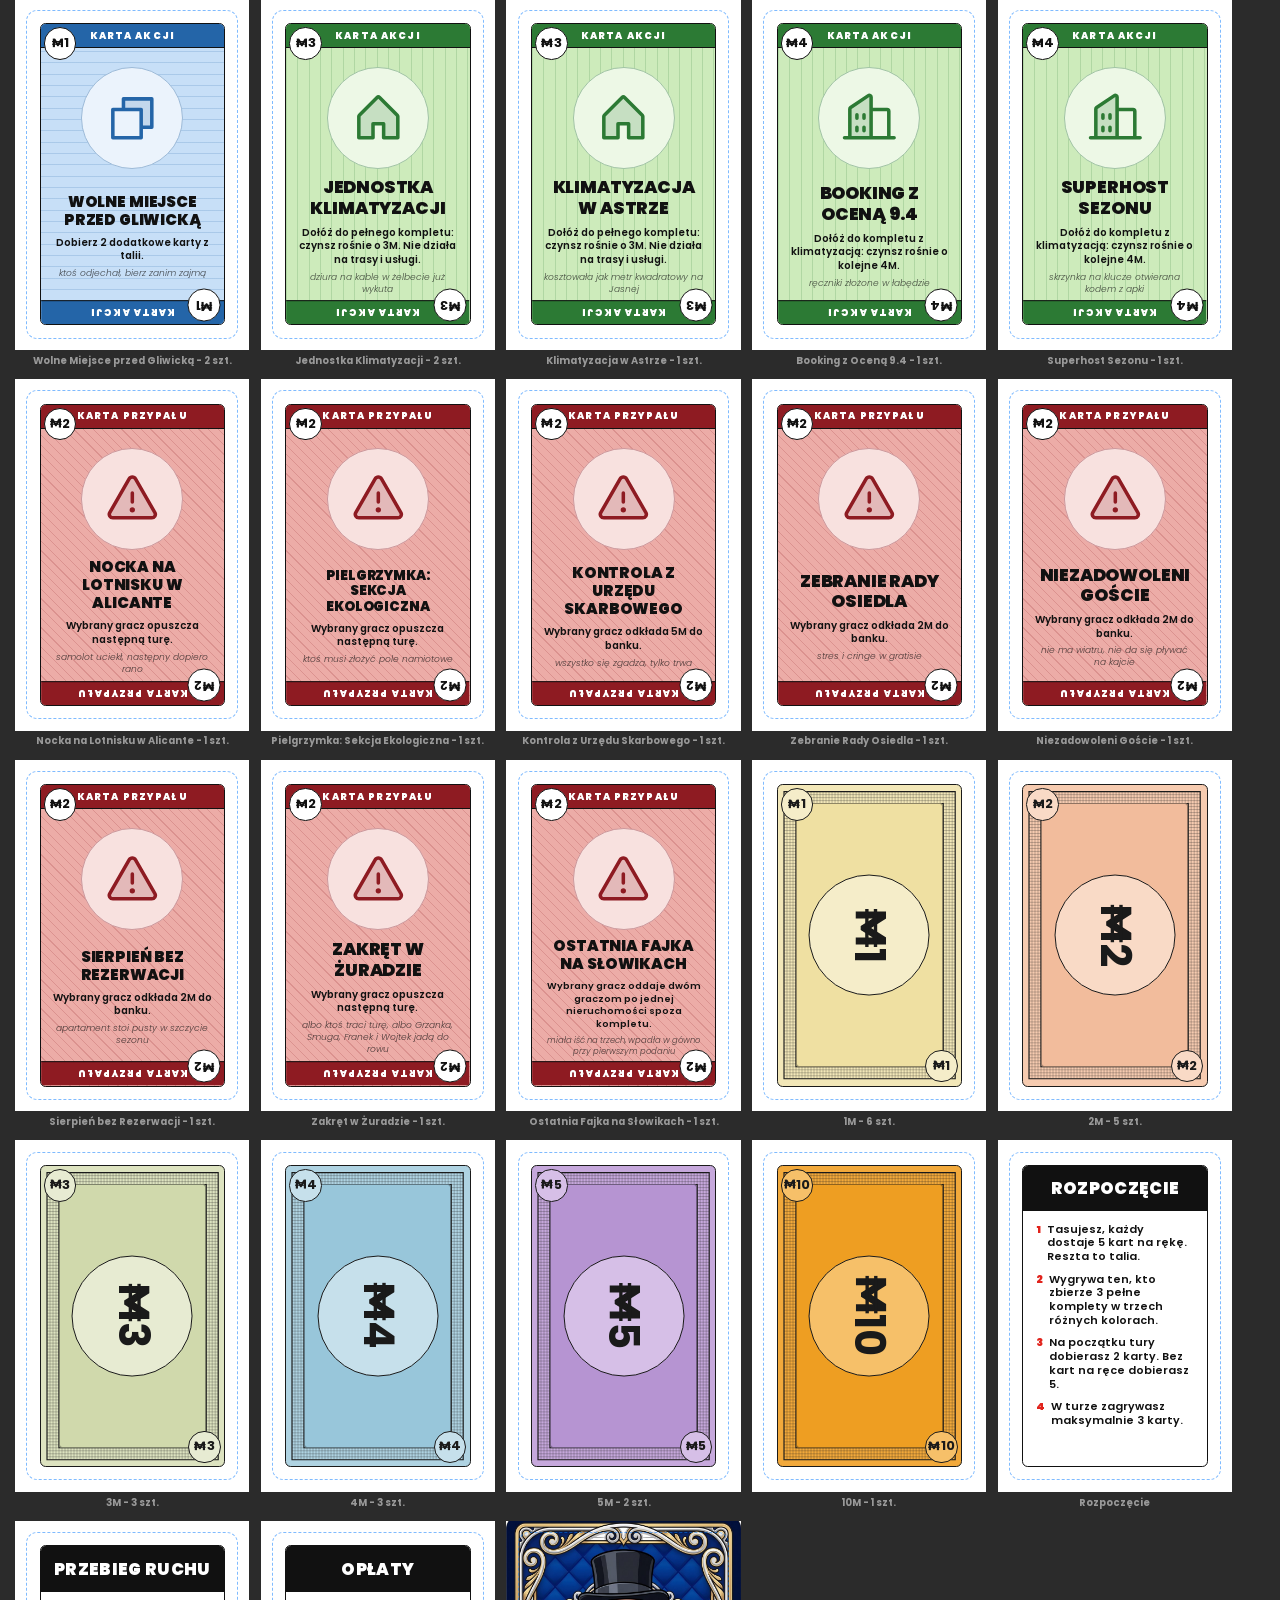
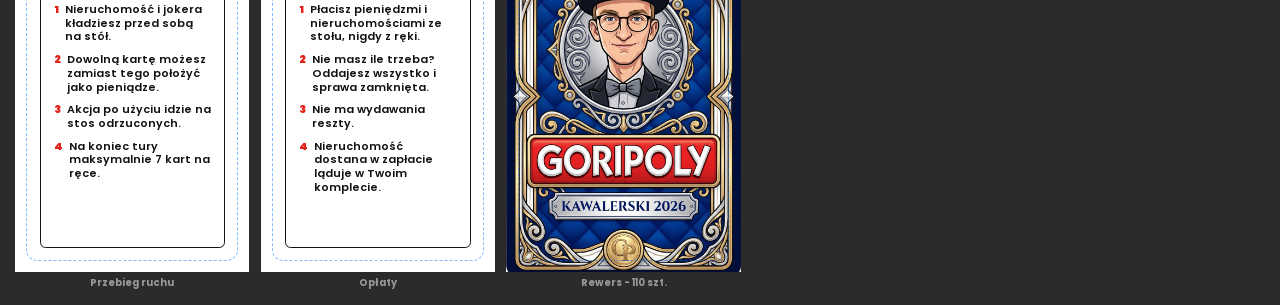
==== commit d086f30b: "Jedna zasada stopnia pisma, wzorki bez kropek, pelna czern wraca Typografia na kartach akcji, jedna " ====
--- a/karty.html
+++ b/karty.html
@@ -51,9 +51,9 @@
     <path d="M224,120H176v32H80V120H32l96-96Z" opacity="0.2"/>
     <path d="M229.66,114.34l-96-96a8,8,0,0,0-11.32,0l-96,96A8,8,0,0,0,32,128H72v24a8,8,0,0,0,8,8h96a8,8,0,0,0,8-8V128h40a8,8,0,0,0,5.66-13.66ZM176,112a8,8,0,0,0-8,8v24H88V120a8,8,0,0,0-8-8H51.31L128,35.31,204.69,112Zm8,104a8,8,0,0,1-8,8H80a8,8,0,0,1,0-16h96A8,8,0,0,1,184,216Zm0-32a8,8,0,0,1-8,8H80a8,8,0,0,1,0-16h96A8,8,0,0,1,184,184Z"/>
   </symbol>
-  <symbol id="ico-pass" viewBox="0 0 256 256" fill="currentColor"><!-- ph-files: Pass Go: dobierasz dwie karty -->
-    <path d="M208,72V184a8,8,0,0,1-8,8H176V104L136,64H80V40a8,8,0,0,1,8-8h80Z" opacity="0.2"/>
-    <path d="M213.66,66.34l-40-40A8,8,0,0,0,168,24H88A16,16,0,0,0,72,40V56H56A16,16,0,0,0,40,72V216a16,16,0,0,0,16,16H168a16,16,0,0,0,16-16V200h16a16,16,0,0,0,16-16V72A8,8,0,0,0,213.66,66.34ZM168,216H56V72h76.69L168,107.31v84.53c0,.06,0,.11,0,.16s0,.1,0,.16V216Zm32-32H184V104a8,8,0,0,0-2.34-5.66l-40-40A8,8,0,0,0,136,56H88V40h76.69L200,75.31Zm-56-32a8,8,0,0,1-8,8H88a8,8,0,0,1,0-16h48A8,8,0,0,1,144,152Zm0,32a8,8,0,0,1-8,8H88a8,8,0,0,1,0-16h48A8,8,0,0,1,144,184Z"/>
+  <symbol id="ico-pass" viewBox="0 0 256 256" fill="currentColor"><!-- ph-copy: Pass Go: dobierasz dwie karty, puste, nie dokumenty -->
+    <path d="M216,40V168H168V88H88V40Z" opacity="0.2"/>
+    <path d="M216,32H88a8,8,0,0,0-8,8V80H40a8,8,0,0,0-8,8V216a8,8,0,0,0,8,8H168a8,8,0,0,0,8-8V176h40a8,8,0,0,0,8-8V40A8,8,0,0,0,216,32ZM160,208H48V96H160Zm48-48H176V88a8,8,0,0,0-8-8H96V48H208Z"/>
   </symbol>
   <symbol id="ico-house" viewBox="0 0 256 256" fill="currentColor"><!-- ph-house: House: klimatyzacja -->
     <path d="M216,120v96H152V152H104v64H40V120a8,8,0,0,1,2.34-5.66l80-80a8,8,0,0,1,11.32,0l80,80A8,8,0,0,1,216,120Z" opacity="0.2"/>
@@ -268,8 +268,8 @@
   {k:'oops',ico:'oops',v:2,q:1,n:'Zakręt w Żuradzie',
    t:'Wybrany gracz opuszcza następną turę.',f:'albo ktoś traci turę, albo Grzanka, Smuga, Franek i Wojtek jadą do rowu'},
   {k:'oops',ico:'oops',v:2,q:1,n:'Ostatnia Fajka na Słowikach',
-   t:'Wybrany gracz oddaje dwóm innym graczom po jednej nieruchomości spoza pełnego kompletu.',
-   f:'miała iść na trzech, po pierwszym podaniu wpadła filtrem w psie gówno'}
+   t:'Wybrany gracz oddaje dwóm graczom po jednej nieruchomości spoza kompletu.',
+   f:'miała iść na trzech, wpadła w gówno przy pierwszym podaniu'}
 ];
 
 const RENTS = [
@@ -311,7 +311,13 @@
   return `<div class="badge ${cls||''}">${amt(v)}</div>`;
 }
 function nameCls(n){return n.length > 26 ? 'xs' : n.length > 17 ? 'sm' : ''}
-function actSize(n){const L=n.length; return L<=9?5.6:L<=14?5:L<=20?4.4:L<=26?4:3.6}
+/* Stopien pisma nazwy karty akcji: jedna wartosc bazowa dla calej talii,
+   zjezdzamy tylko gdy nazwa fizycznie sie nie miesci w dwoch linijkach. */
+function actSize(n){const L=n.length; return L<=22 ? 4.6 : L<=30 ? 4 : 3.5}
+/* To samo dla opisu: jeden stopien bazowy, schodzimy tylko gdy opis z podpisem
+   nie zmiescilby sie w bloku pod ikonka. */
+function effSize(t, f){const L=(t||'').length+(f||'').length;
+  return L<=120 ? 2.7 : L<=136 ? 2.5 : 2.3}
 function embSize(n){const L=n.length; return L<=9?6:L<=14?5:L<=20?4.2:L<=30?3.6:3.1}
 
 /* wachlarz ikonek: karta z cyfra na wierzchu, pozostale w prawo i w gore */
@@ -421,7 +427,7 @@
         : `<svg viewBox="0 0 100 100"><use href="#ico-${a.ico}"/></svg>`}</div>
       <div class="act-body">
         <h3 class="act-name" style="--nsize:${actSize(a.n)}mm">${esc(a.n)}</h3>
-        <p class="effect">${esc(a.t)}<i>${esc(a.f)}</i></p>
+        <p class="effect" style="--esize:${effSize(a.t,a.f)}mm">${esc(a.t)}<i>${esc(a.f)}</i></p>
       </div>
     </div>
     ${badge(a.v,'badge--action')}
--- a/karty.css
+++ b/karty.css
@@ -15,7 +15,6 @@
   --col-right:72%;
 
   --ink:#111111;
-  --soft:#3A3A38;      /* zlamana czern na kwotach, zeby nie waly w oczy */
   --disp:'Poppins','Montserrat','Archivo',system-ui,sans-serif;
 
   --brown:#8B4A2B; --lblue:#AFDDF2; --pink:#D5286E; --orange:#F08A24;
@@ -91,7 +90,9 @@
   display:flex;align-items:center;justify-content:center;color:var(--ink);
 }
 .badge--prop{left:calc(6.5mm - var(--badge-d)/2);top:calc(var(--band-h) - var(--badge-d)/2)}
-.badge .amt{--num:3.4mm;transform:translateY(3%)}
+/* Optyczny srodek zmierzony na krzyzu odniesienia: przy 0%% glify siedza
+   ~2%% za wysoko, przy 4%% juz za nisko. */
+.badge .amt{--num:3.4mm;transform:translateY(2%)}
 .badge--none b{font-size:1.9mm;font-weight:800;text-align:center;line-height:1.05}
 
 /* ---------------- kolumny ---------------- */
@@ -111,18 +112,18 @@
 .rent-list{list-style:none}
 .rent-row{position:relative;height:var(--pitch)}
 .rent{position:absolute;left:var(--col-right);top:50%;transform:translate(-50%,-50%);
-  --num:6.2mm;color:var(--soft)}
+  --num:6.2mm;color:var(--ink)}
 
 .fan{position:absolute;left:var(--col-left);top:50%;transform:translate(-50%,-50%)}
 .fan__card{
   position:absolute;left:0;bottom:0;background:#fff;
-  border:.3mm solid var(--soft);border-radius:.8mm;overflow:hidden;
+  border:.3mm solid var(--ink);border-radius:.8mm;overflow:hidden;
   transform-origin:bottom right;
   display:flex;flex-direction:column;align-items:center;
 }
 .fan__bar{height:var(--bar);width:100%;background:var(--set);flex:none}
 .fan__num{flex:1;display:flex;align-items:center;justify-content:center;
-  font-size:var(--num);font-weight:700;color:var(--soft)}
+  font-size:var(--num);font-weight:700;color:var(--ink)}
 
 .complete-set{
   position:relative;left:var(--col-left);transform:translateX(-50%);width:22mm;
@@ -210,35 +211,47 @@
 .badge--money-b{right:7.6mm;bottom:7.6mm}
 
 /* ---------------- karty akcji ---------------- */
-.card--action .key{background:var(--c);overflow:hidden}
-
-/* Wzorek tła. Jedna grubość na całą talię: kreska 0,22 mm, kropka 0,26 mm średnicy,
-   czyli dokładnie tyle samo tuszu. Krycie 18% akcentu, żeby tło czytało się jako
-   jednolite, a wzorek dawał tylko fakturę i nie ciągnął wzroku od treści.
-   Typy kart rozróżnia kąt i rozstaw, nie waga linii. */
-.pat{position:absolute;inset:0;z-index:1;pointer-events:none;--l:color-mix(in srgb, var(--a) 18%, transparent)}
-.pat--breaker{background-image:
+/* tlo o oczko lzejsze niz czysty kolor palety, zeby akcje nie krzyczaly
+   przy bialych nieruchomosciach i kremowych czynszach */
+.card--action .key{background:color-mix(in srgb, var(--c) 82%, #fff);overflow:hidden}
+
+/* Wzorek tła. Cztery rodziny kształtów na całą talię: kratka, paski, ukosy, falka
+   i zygzak - żadnych kropek, bo kropka nigdy nie waży tyle samo co kreska.
+   Kreska ma wszędzie 0,22 mm i 18% krycia akcentu, więc tło czyta się jako jednolite,
+   a wzorek daje tylko fakturę. Typy kart rozróżnia kształt i rozstaw, nie waga linii. */
+.pat{position:absolute;inset:0;z-index:1;pointer-events:none;
+  --l:color-mix(in srgb, var(--a) 18%, transparent)}
+
+/* falka i zygzak jada maska, bo w gradiencie CSS nie da sie zrobic krzywej
+   o stalej grubosci - maskujemy plaszczyzne w kolorze akcentu */
+.pat--wave,.pat--zig{background-color:var(--l);
+  -webkit-mask-repeat:repeat;mask-repeat:repeat}
+.pat--wave{-webkit-mask-image:url("data:image/svg+xml,%3Csvg xmlns='http://www.w3.org/2000/svg' viewBox='0 0 12 8'%3E%3Cpath d='M0 4Q3 0 6 4T12 4' fill='none' stroke='%23fff' stroke-width='.9'/%3E%3C/svg%3E");mask-image:url("data:image/svg+xml,%3Csvg xmlns='http://www.w3.org/2000/svg' viewBox='0 0 12 8'%3E%3Cpath d='M0 4Q3 0 6 4T12 4' fill='none' stroke='%23fff' stroke-width='.9'/%3E%3C/svg%3E");
+  -webkit-mask-size:3mm 2mm;mask-size:3mm 2mm}
+.pat--zig{-webkit-mask-image:url("data:image/svg+xml,%3Csvg xmlns='http://www.w3.org/2000/svg' viewBox='0 0 12 8'%3E%3Cpath d='M0 6 3 2 6 6 9 2 12 6' fill='none' stroke='%23fff' stroke-width='.9'/%3E%3C/svg%3E");mask-image:url("data:image/svg+xml,%3Csvg xmlns='http://www.w3.org/2000/svg' viewBox='0 0 12 8'%3E%3Cpath d='M0 6 3 2 6 6 9 2 12 6' fill='none' stroke='%23fff' stroke-width='.9'/%3E%3C/svg%3E");
+  -webkit-mask-size:3.2mm 2.1mm;mask-size:3.2mm 2.1mm}
+
+.pat--breaker{background-image:                                    /* kratka na ukos */
   repeating-linear-gradient(45deg,var(--l) 0 .22mm,transparent .22mm 2.2mm),
   repeating-linear-gradient(-45deg,var(--l) 0 .22mm,transparent .22mm 2.2mm)}
-.pat--jsn{background-image:repeating-linear-gradient(135deg,var(--l) 0 .22mm,transparent .22mm 2.6mm)}
-.pat--sly{background-image:radial-gradient(circle at 50% 50%,var(--l) 0 .13mm,transparent .15mm);
-  background-size:2.6mm 2.6mm}
-.pat--forced{background-image:
+.pat--jsn{background-image:                                        /* ukosy w lewo */
+  repeating-linear-gradient(135deg,var(--l) 0 .22mm,transparent .22mm 2.6mm)}
+.pat--forced{background-image:                                     /* kratka szeroka */
   repeating-linear-gradient(0deg,var(--l) 0 .22mm,transparent .22mm 3.4mm),
   repeating-linear-gradient(90deg,var(--l) 0 .22mm,transparent .22mm 3.4mm)}
-.pat--debt{background-image:
+.pat--debt{background-image:                                       /* kratka drobna */
   repeating-linear-gradient(0deg,var(--l) 0 .22mm,transparent .22mm 1.8mm),
   repeating-linear-gradient(90deg,var(--l) 0 .22mm,transparent .22mm 1.8mm)}
-.pat--bday{background-image:
-  radial-gradient(circle at 25% 25%,var(--l) 0 .13mm,transparent .15mm),
-  radial-gradient(circle at 75% 68%,var(--l) 0 .13mm,transparent .15mm);
-  background-size:3.4mm 3.4mm}
-.pat--dbl{background-image:repeating-linear-gradient(45deg,var(--l) 0 .22mm,transparent .22mm 3.4mm)}
-.pat--pass{background-image:repeating-linear-gradient(0deg,var(--l) 0 .22mm,transparent .22mm 3mm)}
-.pat--build{background-image:radial-gradient(circle at 50% 50%,var(--l) 0 .13mm,transparent .15mm);
-  background-size:3.6mm 3.6mm}
-.pat--oops{background-image:repeating-linear-gradient(45deg,var(--l) 0 .22mm,transparent .22mm 1.8mm)}
-.pat--rent{background-image:repeating-linear-gradient(45deg,var(--l) 0 .22mm,transparent .22mm 2.8mm)}
+.pat--dbl{background-image:                                        /* ukosy w prawo */
+  repeating-linear-gradient(45deg,var(--l) 0 .22mm,transparent .22mm 3.4mm)}
+.pat--pass{background-image:                                       /* paski poziome */
+  repeating-linear-gradient(0deg,var(--l) 0 .22mm,transparent .22mm 3mm)}
+.pat--build{background-image:                                      /* paski pionowe */
+  repeating-linear-gradient(90deg,var(--l) 0 .22mm,transparent .22mm 3mm)}
+.pat--oops{background-image:                                       /* ukosy geste */
+  repeating-linear-gradient(45deg,var(--l) 0 .22mm,transparent .22mm 1.8mm)}
+.pat--rent{background-image:
+  repeating-linear-gradient(45deg,var(--l) 0 .22mm,transparent .22mm 2.8mm)}
 
 /* pasek z typem karty - jedyne miejsce z mocnym kolorem, biały tekst na akcencie */
 .card--action .rent-head{
@@ -254,7 +267,7 @@
 .emblem{
   position:absolute;left:50%;top:11.4mm;transform:translateX(-50%);
   width:27mm;height:27mm;border-radius:50%;
-  background:color-mix(in srgb, var(--c) 40%, #fff);
+  background:color-mix(in srgb, var(--c) 30%, #fff);
   border:.22mm solid color-mix(in srgb, var(--a) 45%, #fff);
   color:var(--a);
   display:grid;place-items:center;z-index:3;
@@ -263,19 +276,20 @@
 .emblem img{width:21mm;height:21mm;object-fit:contain;display:block}
 .act-name{
   text-align:center;font-size:var(--nsize,5mm);font-weight:900;text-transform:uppercase;
-  line-height:1.06;letter-spacing:-.01em;color:var(--ink);margin-bottom:1.6mm;
+  line-height:1.2;letter-spacing:-.01em;color:var(--ink);margin-bottom:1.8mm;
 }
 /* nazwa i opis w jednym pionowym bloku - dluzsza nazwa spycha opis nizej, nie nachodzi */
 .act-body{
   position:absolute;left:3mm;right:3mm;top:40mm;bottom:7.4mm;z-index:3;
-  display:flex;flex-direction:column;overflow:hidden;
+  display:flex;flex-direction:column;justify-content:center;overflow:hidden;
 }
 .card--action .effect{position:static;left:auto;right:auto;top:auto;bottom:auto}
 .effect{
   position:absolute;left:3.4mm;right:3.4mm;top:52mm;bottom:2.4mm;overflow:hidden;text-align:center;
-  font-size:2.7mm;font-weight:600;line-height:1.24;color:var(--ink);z-index:3;
-}
-.effect i{display:block;font-size:2.4mm;font-weight:300;font-style:italic;color:rgba(17,17,17,.72);margin-top:.9mm}
+  font-size:var(--esize,2.7mm);font-weight:600;line-height:1.32;color:var(--ink);z-index:3;
+}
+.effect i{display:block;font-size:calc(var(--esize,2.7mm) * .89);font-weight:300;font-style:italic;line-height:1.32;
+  color:rgba(17,17,17,.72);margin-top:1.2mm}
 
 /* ---------------- karty czynszu ---------------- */
 .card--rent{--a:#16794E}
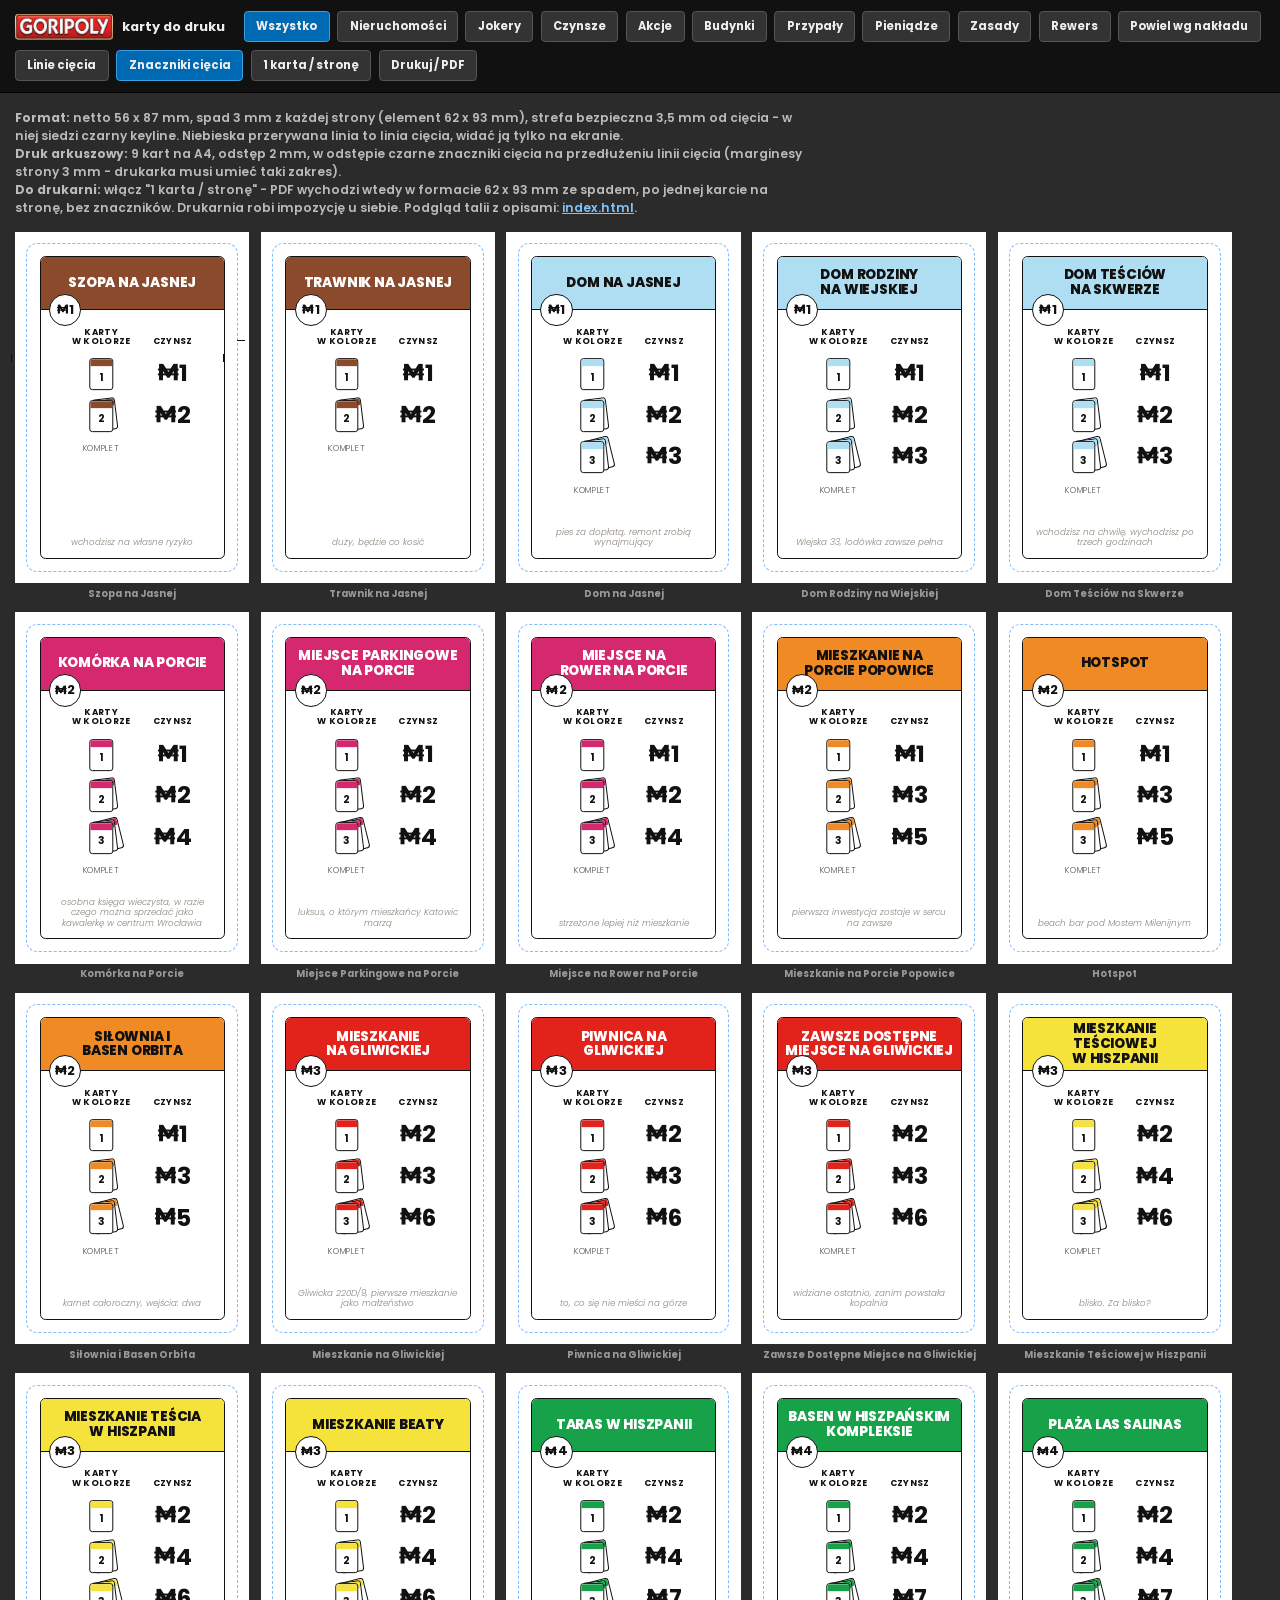
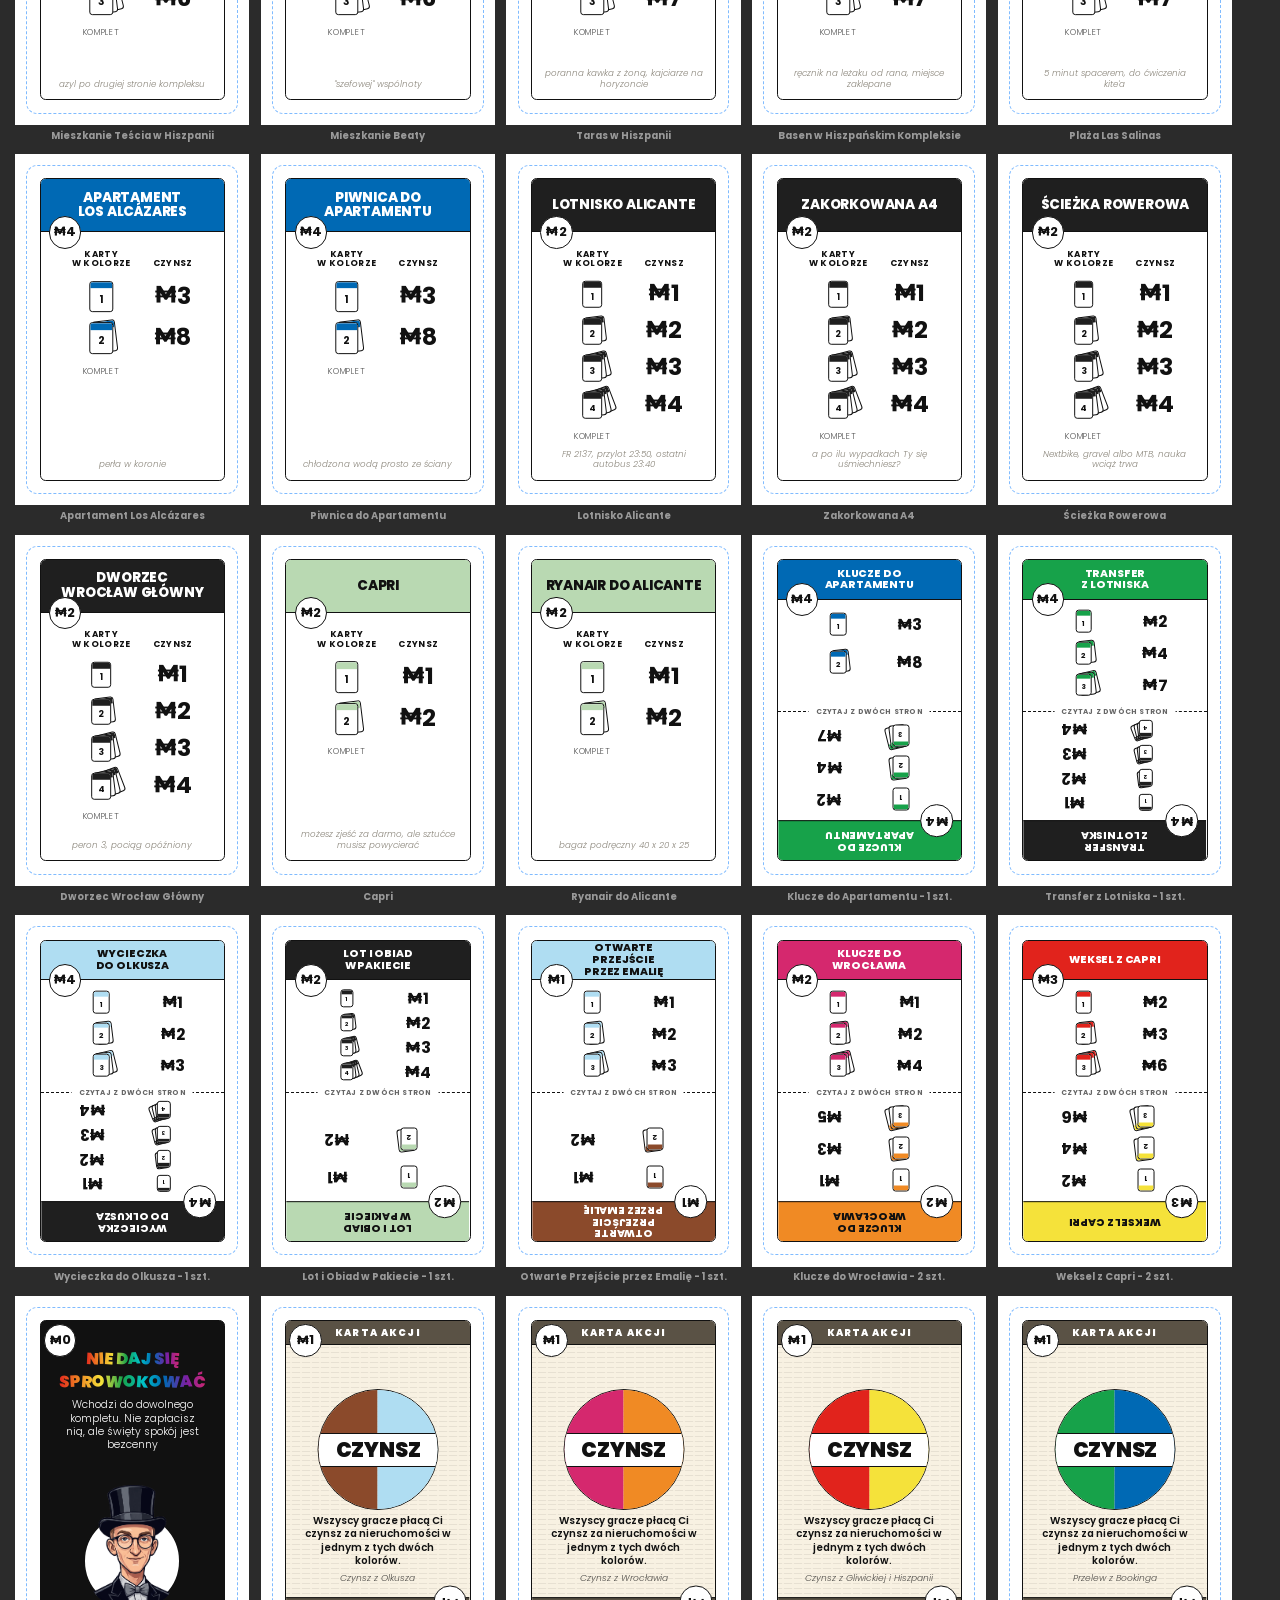
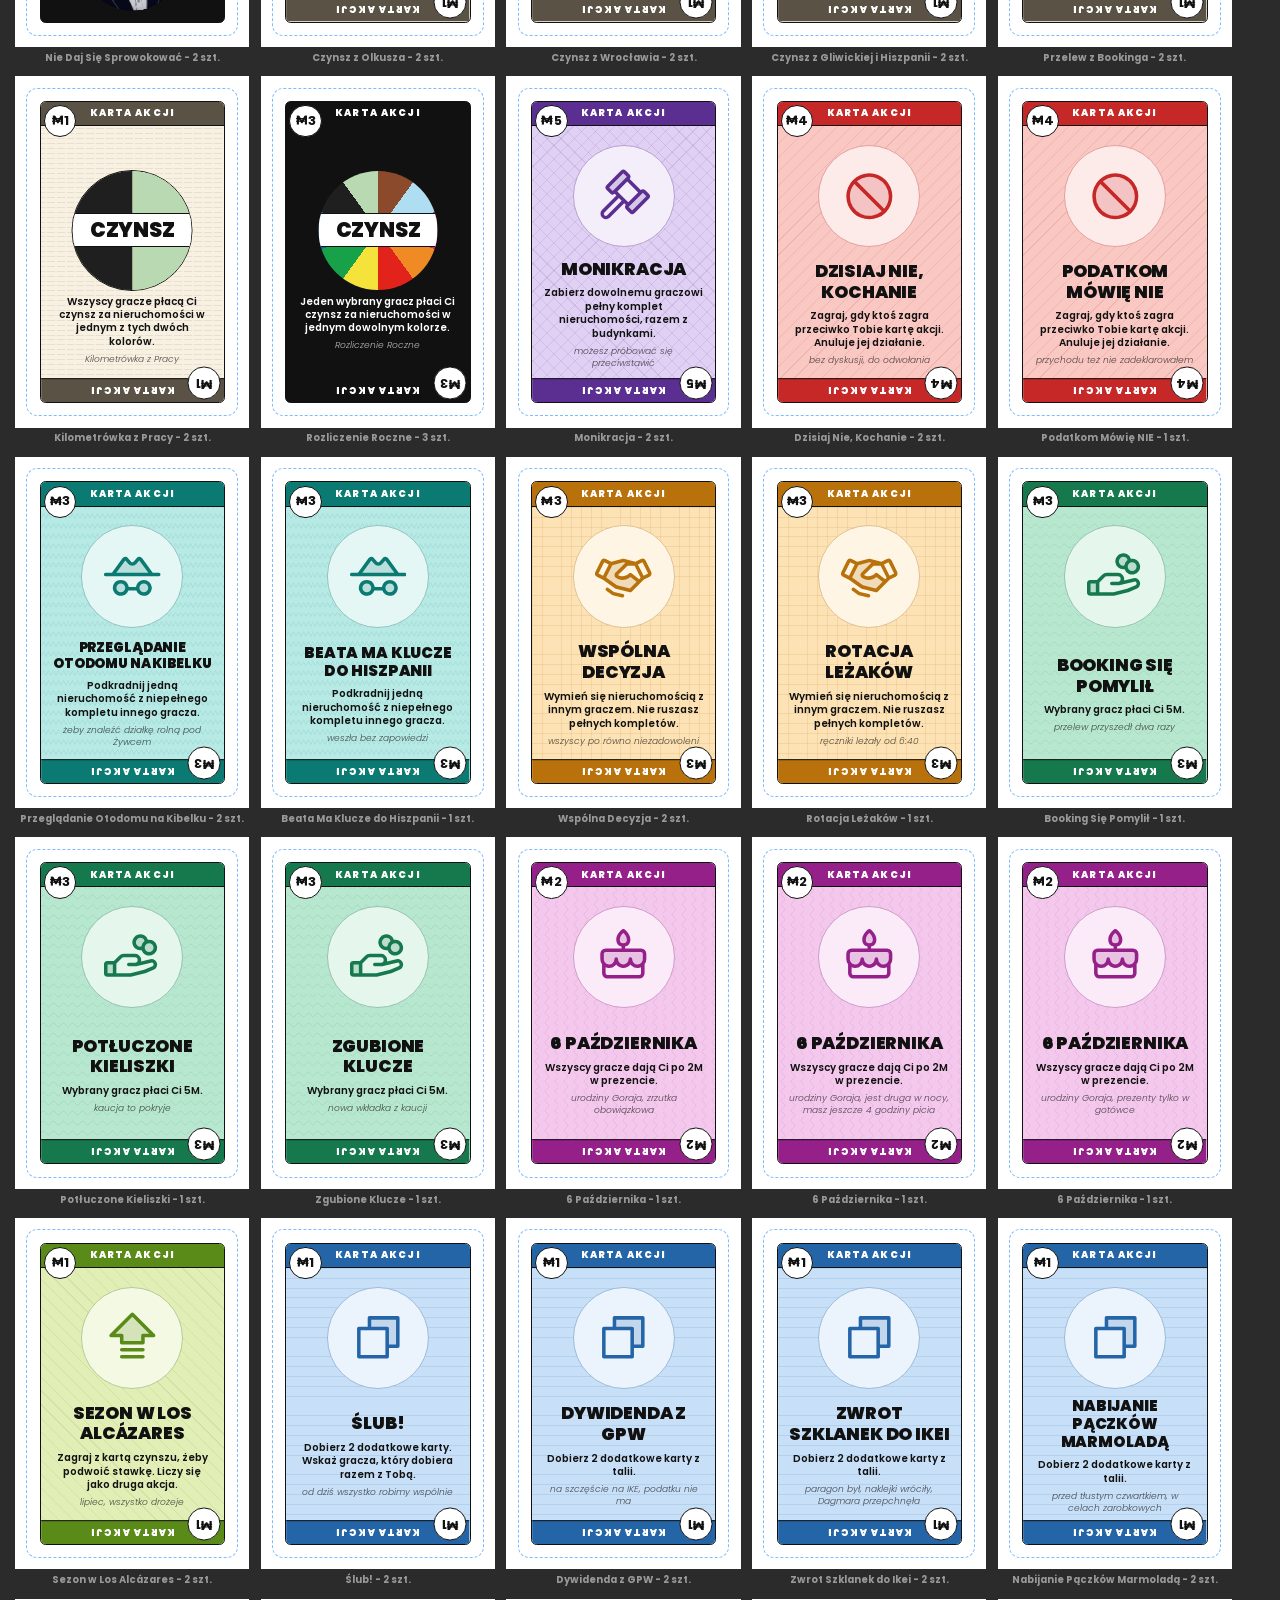
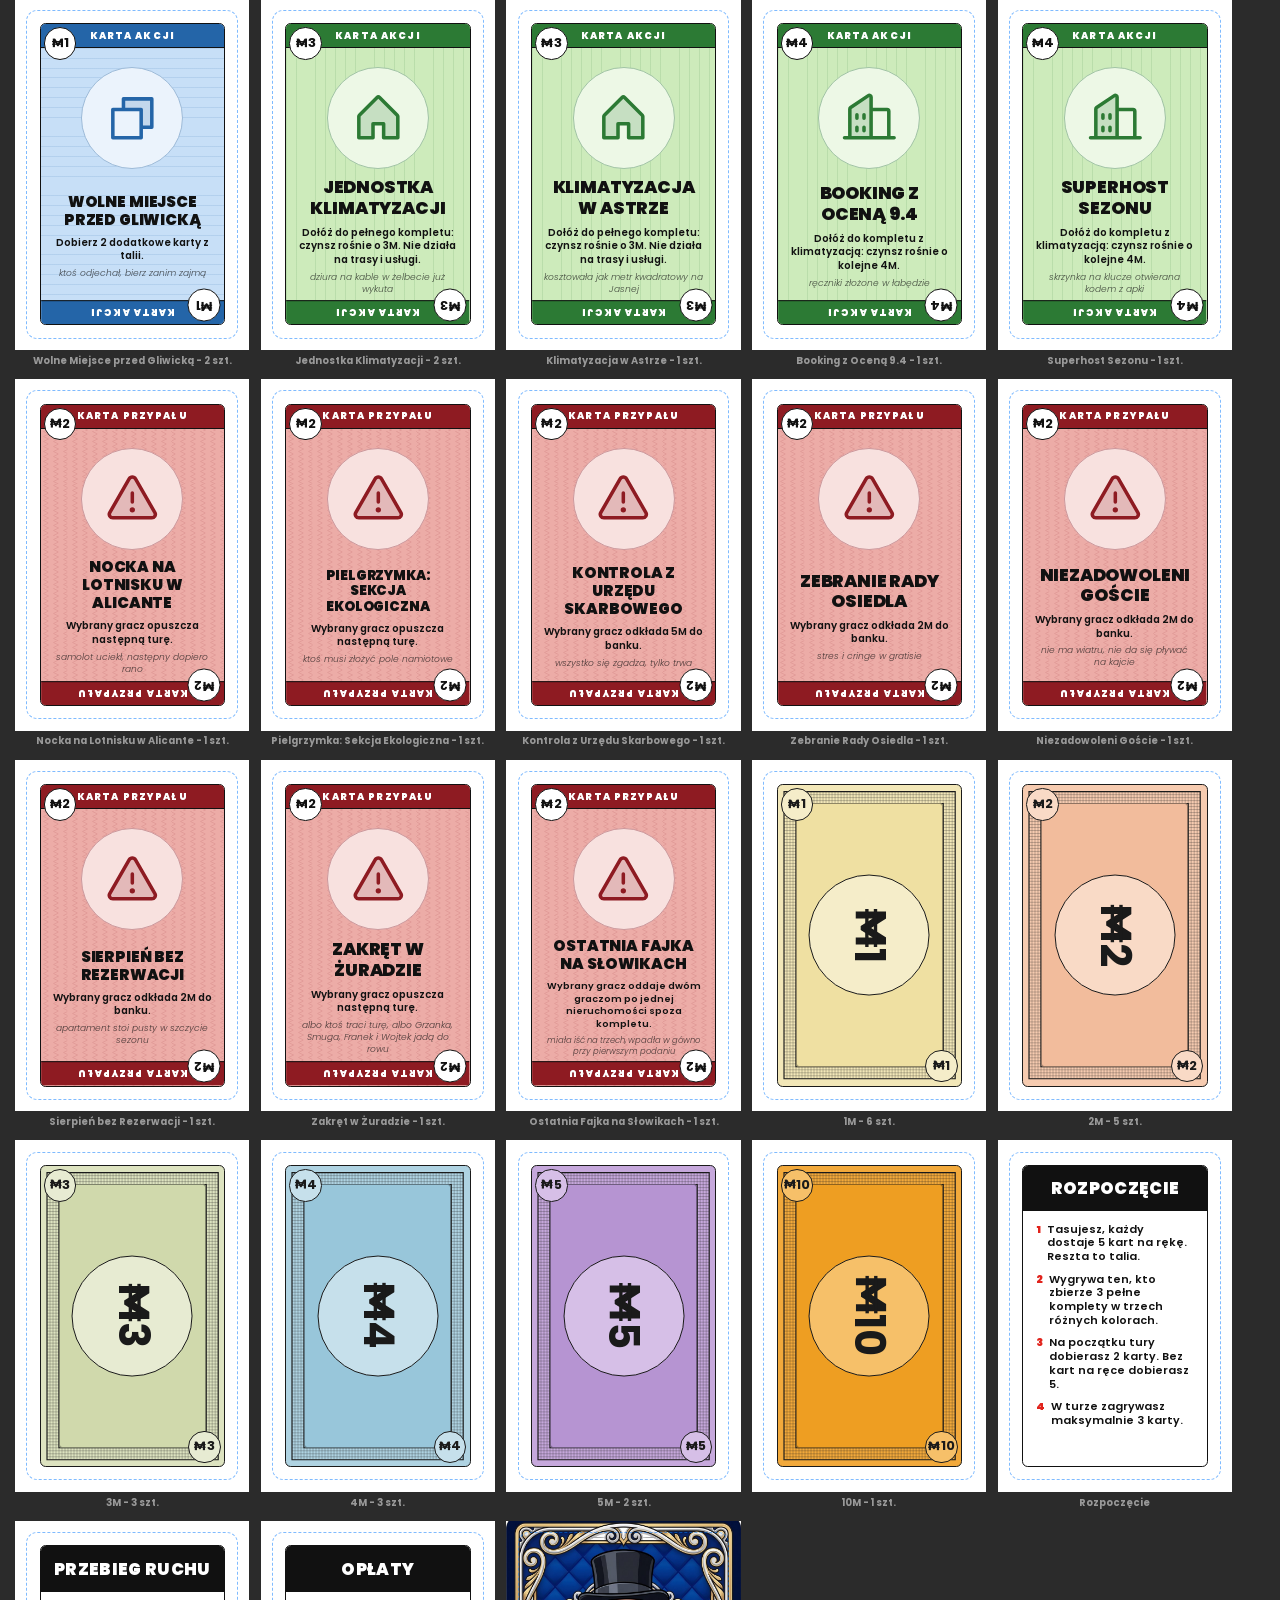
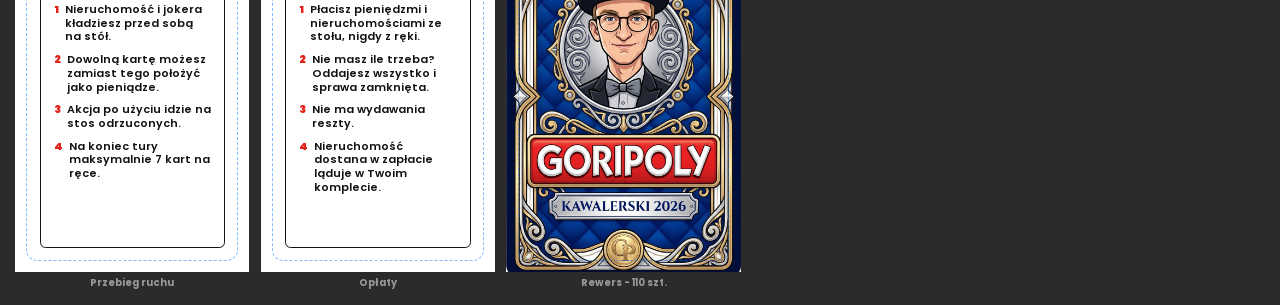
==== commit 9e164dac: "Jeden rytm wzorkow, joker w dwoch linijkach, poprawki podpisow Wzorki: - jeden rytm 2,6 mm na cala t" ====
--- a/karty.html
+++ b/karty.html
@@ -117,10 +117,10 @@
   ['brown','Szopa na Jasnej','wchodzisz na własne ryzyko'],
   ['brown','Trawnik na Jasnej','duży, będzie co kosić'],
   ['lblue','Dom na Jasnej','pies za dopłatą, remont zrobią wynajmujący'],
-  ['lblue','Dom Mamy na Wiejskiej 33','lodówka zawsze pełna'],
-  ['lblue','Dom Teściów na Skwerze','dwa przystanki od wszystkiego'],
-  ['pink','Komórka na Porcie','osobna księga wieczysta, w razie czego można sprzedać jako kawalerkę'],
-  ['pink','Miejsce Parkingowe na Porcie','luksus, o którym Katowice marzą'],
+  ['lblue','Dom Rodziny na Wiejskiej','Wiejska 33, lodówka zawsze pełna'],
+  ['lblue','Dom Teściów na Skwerze','wchodzisz na chwilę, wychodzisz po trzech godzinach'],
+  ['pink','Komórka na Porcie','osobna księga wieczysta, w razie czego można sprzedać jako kawalerkę w centrum Wrocławia'],
+  ['pink','Miejsce Parkingowe na Porcie','luksus, o którym mieszkańcy Katowic marzą'],
   ['pink','Miejsce na Rower na Porcie','strzeżone lepiej niż mieszkanie'],
   ['orange','Mieszkanie na Porcie Popowice','pierwsza inwestycja zostaje w sercu na zawsze'],
   ['orange','Hotspot','beach bar pod Mostem Milenijnym'],
@@ -136,9 +136,9 @@
   ['green','Plaża Las Salinas','5 minut spacerem, do ćwiczenia kite\'a'],
   ['dblue','Apartament Los Alcázares','perła w koronie'],
   ['dblue','Piwnica do Apartamentu','chłodzona wodą prosto ze ściany'],
-  ['rail','Lotnisko Alicante','przylot 23:50, ostatni autobus 23:40'],
+  ['rail','Lotnisko Alicante','FR 2137, przylot 23:50, ostatni autobus 23:40'],
   ['rail','Zakorkowana A4','a po ilu wypadkach Ty się uśmiechniesz?'],
-  ['rail','Trasa Rowerowa na Działkę','działka rolna pod Żywcem, na razie tylko w Otodomie'],
+  ['rail','Ścieżka Rowerowa','Nextbike, gravel albo MTB, nauka wciąż trwa'],
   ['rail','Dworzec Wrocław Główny','peron 3, pociąg opóźniony'],
   ['util','Capri','możesz zjeść za darmo, ale sztućce musisz powycierać'],
   ['util','Ryanair do Alicante','bagaż podręczny 40 x 20 x 25']
@@ -310,7 +310,9 @@
   if(v===null) return `<div class="badge badge--none ${cls||''}"><b>BEZ<br>WART.</b></div>`;
   return `<div class="badge ${cls||''}">${amt(v)}</div>`;
 }
-function nameCls(n){return n.length > 26 ? 'xs' : n.length > 17 ? 'sm' : ''}
+/* Pasek jokera ma miejsce na dwie linijki, wiec zamiast zjezdzac ze stopniem pisma
+   dla kazdej dluzszej nazwy trzymamy jedna wartosc i lamiemy tekst. */
+function nameCls(n){return n.length > 34 ? 'xs' : ''}
 /* Stopien pisma nazwy karty akcji: jedna wartosc bazowa dla calej talii,
    zjezdzamy tylko gdy nazwa fizycznie sie nie miesci w dwoch linijkach. */
 function actSize(n){const L=n.length; return L<=22 ? 4.6 : L<=30 ? 4 : 3.5}
--- a/karty.css
+++ b/karty.css
@@ -141,14 +141,14 @@
 .card--wild2 .half{position:absolute;left:0;right:0;height:40mm;overflow:hidden}
 .card--wild2 .half--a{top:0}
 .card--wild2 .half--b{bottom:0;transform:rotate(180deg)}
-/* nazwa uciekaja od kolka z nominalem, ktore siedzi okrakiem na dolnej krawedzi paska */
-.card--wild2 .half .band{height:8mm;padding:0 2mm 0 9mm}
-.card--wild2 .half .band h2{font-size:3mm}
-.card--wild2 .half .band h2.sm{font-size:2.55mm}
-.card--wild2 .half .band h2.xs{font-size:2.15mm;line-height:1.05}
+/* Pasek ma 10,5 mm, czyli miejsce na dwie linijki. Padding jest symetryczny i szerszy
+   niz kolko z nominalem, wiec nazwa zostaje wysrodkowana i nic jej nie zaslania. */
+.card--wild2 .half .band{height:10.5mm;padding:0 9mm}
+.card--wild2 .half .band h2{font-size:2.8mm;line-height:1.12}
+.card--wild2 .half .band h2.xs{font-size:2.4mm}
 /* joker: to samo kolko co wszedzie, okrakiem na dolnej krawedzi paska */
-.card--wild2 .half .badge{left:2.2mm;top:calc(8mm - var(--badge-d)/2)}
-.card--wild2 .body{top:9.5mm}
+.card--wild2 .half .badge{left:2.2mm;top:calc(10.5mm - var(--badge-d)/2)}
+.card--wild2 .body{top:12mm}
 .card--wild2 .rent{--num:4.2mm}
 .wild-divider{
   position:absolute;left:0;right:0;top:40mm;height:0;
@@ -215,43 +215,46 @@
    przy bialych nieruchomosciach i kremowych czynszach */
 .card--action .key{background:color-mix(in srgb, var(--c) 82%, #fff);overflow:hidden}
 
-/* Wzorek tła. Cztery rodziny kształtów na całą talię: kratka, paski, ukosy, falka
-   i zygzak - żadnych kropek, bo kropka nigdy nie waży tyle samo co kreska.
-   Kreska ma wszędzie 0,22 mm i 18% krycia akcentu, więc tło czyta się jako jednolite,
-   a wzorek daje tylko fakturę. Typy kart rozróżnia kształt i rozstaw, nie waga linii. */
+/* Wzorek tła. Jedna kreska (0,22 mm), jedno krycie (12% akcentu) i jeden rytm
+   (2,6 mm) na całą talię - również między kratką prostą i kratką na ukos, więc
+   odstępy wszędzie czyta się jednakowo. Karty rozróżnia sam kształt, nie waga
+   ani gęstość linii. Żadnych kropek: kropka nigdy nie waży tyle samo co kreska.
+
+   kratka na ukos - zabierasz komplet      kratka prosta  - wymiana
+   ukosy w lewo   - blokada                ukosy w prawo  - czynsz w gore
+   paski poziome  - dobierasz karty        paski pionowe  - budynek
+   falka pozioma  - kasa wpada             falka pionowa  - urodziny
+   zygzak poziomy - podkradasz             zygzak pionowy - przypal
+   kreski przerywane - czynsz
+*/
 .pat{position:absolute;inset:0;z-index:1;pointer-events:none;
-  --l:color-mix(in srgb, var(--a) 18%, transparent)}
-
-/* falka i zygzak jada maska, bo w gradiencie CSS nie da sie zrobic krzywej
-   o stalej grubosci - maskujemy plaszczyzne w kolorze akcentu */
-.pat--wave,.pat--zig{background-color:var(--l);
-  -webkit-mask-repeat:repeat;mask-repeat:repeat}
-.pat--wave{-webkit-mask-image:url("data:image/svg+xml,%3Csvg xmlns='http://www.w3.org/2000/svg' viewBox='0 0 12 8'%3E%3Cpath d='M0 4Q3 0 6 4T12 4' fill='none' stroke='%23fff' stroke-width='.9'/%3E%3C/svg%3E");mask-image:url("data:image/svg+xml,%3Csvg xmlns='http://www.w3.org/2000/svg' viewBox='0 0 12 8'%3E%3Cpath d='M0 4Q3 0 6 4T12 4' fill='none' stroke='%23fff' stroke-width='.9'/%3E%3C/svg%3E");
-  -webkit-mask-size:3mm 2mm;mask-size:3mm 2mm}
-.pat--zig{-webkit-mask-image:url("data:image/svg+xml,%3Csvg xmlns='http://www.w3.org/2000/svg' viewBox='0 0 12 8'%3E%3Cpath d='M0 6 3 2 6 6 9 2 12 6' fill='none' stroke='%23fff' stroke-width='.9'/%3E%3C/svg%3E");mask-image:url("data:image/svg+xml,%3Csvg xmlns='http://www.w3.org/2000/svg' viewBox='0 0 12 8'%3E%3Cpath d='M0 6 3 2 6 6 9 2 12 6' fill='none' stroke='%23fff' stroke-width='.9'/%3E%3C/svg%3E");
-  -webkit-mask-size:3.2mm 2.1mm;mask-size:3.2mm 2.1mm}
-
-.pat--breaker{background-image:                                    /* kratka na ukos */
-  repeating-linear-gradient(45deg,var(--l) 0 .22mm,transparent .22mm 2.2mm),
-  repeating-linear-gradient(-45deg,var(--l) 0 .22mm,transparent .22mm 2.2mm)}
-.pat--jsn{background-image:                                        /* ukosy w lewo */
-  repeating-linear-gradient(135deg,var(--l) 0 .22mm,transparent .22mm 2.6mm)}
-.pat--forced{background-image:                                     /* kratka szeroka */
-  repeating-linear-gradient(0deg,var(--l) 0 .22mm,transparent .22mm 3.4mm),
-  repeating-linear-gradient(90deg,var(--l) 0 .22mm,transparent .22mm 3.4mm)}
-.pat--debt{background-image:                                       /* kratka drobna */
-  repeating-linear-gradient(0deg,var(--l) 0 .22mm,transparent .22mm 1.8mm),
-  repeating-linear-gradient(90deg,var(--l) 0 .22mm,transparent .22mm 1.8mm)}
-.pat--dbl{background-image:                                        /* ukosy w prawo */
-  repeating-linear-gradient(45deg,var(--l) 0 .22mm,transparent .22mm 3.4mm)}
-.pat--pass{background-image:                                       /* paski poziome */
-  repeating-linear-gradient(0deg,var(--l) 0 .22mm,transparent .22mm 3mm)}
-.pat--build{background-image:                                      /* paski pionowe */
-  repeating-linear-gradient(90deg,var(--l) 0 .22mm,transparent .22mm 3mm)}
-.pat--oops{background-image:                                       /* ukosy geste */
-  repeating-linear-gradient(45deg,var(--l) 0 .22mm,transparent .22mm 1.8mm)}
-.pat--rent{background-image:
-  repeating-linear-gradient(45deg,var(--l) 0 .22mm,transparent .22mm 2.8mm)}
+  --l:color-mix(in srgb, var(--a) 12%, transparent);
+  --p:2.6mm}
+
+/* siatki i paski jada gradientem */
+.pat--breaker{background-image:
+  repeating-linear-gradient(45deg,var(--l) 0 .22mm,transparent .22mm var(--p)),
+  repeating-linear-gradient(-45deg,var(--l) 0 .22mm,transparent .22mm var(--p))}
+.pat--forced{background-image:
+  repeating-linear-gradient(0deg,var(--l) 0 .22mm,transparent .22mm var(--p)),
+  repeating-linear-gradient(90deg,var(--l) 0 .22mm,transparent .22mm var(--p))}
+.pat--jsn{background-image:repeating-linear-gradient(135deg,var(--l) 0 .22mm,transparent .22mm var(--p))}
+.pat--dbl{background-image:repeating-linear-gradient(45deg,var(--l) 0 .22mm,transparent .22mm var(--p))}
+.pat--pass{background-image:repeating-linear-gradient(0deg,var(--l) 0 .22mm,transparent .22mm var(--p))}
+.pat--build{background-image:repeating-linear-gradient(90deg,var(--l) 0 .22mm,transparent .22mm var(--p))}
+
+/* falki, zygzaki i kreski przerywane jada maska, bo gradient CSS nie zrobi
+   krzywej ani przerwy o stalej grubosci */
+.pat--debt,.pat--sly,.pat--bday,.pat--oops,.pat--rent{
+  background-color:var(--l);
+  -webkit-mask-repeat:repeat;mask-repeat:repeat;
+  -webkit-mask-size:var(--p) var(--p);mask-size:var(--p) var(--p);
+}
+.pat--debt{-webkit-mask-image:url("data:image/svg+xml,%3Csvg xmlns='http://www.w3.org/2000/svg' viewBox='0 0 12 12'%3E%3Cpath d='M0 6Q3 1.5 6 6T12 6' fill='none' stroke='%23fff' stroke-width='1'/%3E%3C/svg%3E");mask-image:url("data:image/svg+xml,%3Csvg xmlns='http://www.w3.org/2000/svg' viewBox='0 0 12 12'%3E%3Cpath d='M0 6Q3 1.5 6 6T12 6' fill='none' stroke='%23fff' stroke-width='1'/%3E%3C/svg%3E")}
+.pat--bday{-webkit-mask-image:url("data:image/svg+xml,%3Csvg xmlns='http://www.w3.org/2000/svg' viewBox='0 0 12 12'%3E%3Cpath d='M6 0Q1.5 3 6 6T6 12' fill='none' stroke='%23fff' stroke-width='1'/%3E%3C/svg%3E");mask-image:url("data:image/svg+xml,%3Csvg xmlns='http://www.w3.org/2000/svg' viewBox='0 0 12 12'%3E%3Cpath d='M6 0Q1.5 3 6 6T6 12' fill='none' stroke='%23fff' stroke-width='1'/%3E%3C/svg%3E")}
+.pat--sly{-webkit-mask-image:url("data:image/svg+xml,%3Csvg xmlns='http://www.w3.org/2000/svg' viewBox='0 0 12 12'%3E%3Cpath d='M0 9 3 3 6 9 9 3 12 9' fill='none' stroke='%23fff' stroke-width='1'/%3E%3C/svg%3E");mask-image:url("data:image/svg+xml,%3Csvg xmlns='http://www.w3.org/2000/svg' viewBox='0 0 12 12'%3E%3Cpath d='M0 9 3 3 6 9 9 3 12 9' fill='none' stroke='%23fff' stroke-width='1'/%3E%3C/svg%3E")}
+.pat--oops{-webkit-mask-image:url("data:image/svg+xml,%3Csvg xmlns='http://www.w3.org/2000/svg' viewBox='0 0 12 12'%3E%3Cpath d='M9 0 3 3 9 6 3 9 9 12' fill='none' stroke='%23fff' stroke-width='1'/%3E%3C/svg%3E");mask-image:url("data:image/svg+xml,%3Csvg xmlns='http://www.w3.org/2000/svg' viewBox='0 0 12 12'%3E%3Cpath d='M9 0 3 3 9 6 3 9 9 12' fill='none' stroke='%23fff' stroke-width='1'/%3E%3C/svg%3E")}
+.pat--rent{-webkit-mask-image:url("data:image/svg+xml,%3Csvg xmlns='http://www.w3.org/2000/svg' viewBox='0 0 12 12'%3E%3Cpath d='M0 3H5M7 3H12M0 9H5M7 9H12' fill='none' stroke='%23fff' stroke-width='1'/%3E%3C/svg%3E");mask-image:url("data:image/svg+xml,%3Csvg xmlns='http://www.w3.org/2000/svg' viewBox='0 0 12 12'%3E%3Cpath d='M0 3H5M7 3H12M0 9H5M7 9H12' fill='none' stroke='%23fff' stroke-width='1'/%3E%3C/svg%3E")}
 
 /* pasek z typem karty - jedyne miejsce z mocnym kolorem, biały tekst na akcencie */
 .card--action .rent-head{
@@ -292,7 +295,7 @@
   color:rgba(17,17,17,.72);margin-top:1.2mm}
 
 /* ---------------- karty czynszu ---------------- */
-.card--rent{--a:#16794E}
+.card--rent{--a:#5A5245}
 .card--rent .key{background:#F8F1E2;overflow:hidden}
 .card--rent .rent-head{
   top:0;height:6.4mm;background:var(--a);color:#fff;
@@ -300,7 +303,7 @@
   display:flex;align-items:center;justify-content:center;
   font-size:2.5mm;letter-spacing:.12em;
 }
-.card--rent.all{--a:#16794E}
+.card--rent.all{--a:#111111}
 .card--rent.all .key{background:#111111;color:#fff}
 .rent-head{
   position:absolute;left:0;right:0;top:2.6mm;text-align:center;
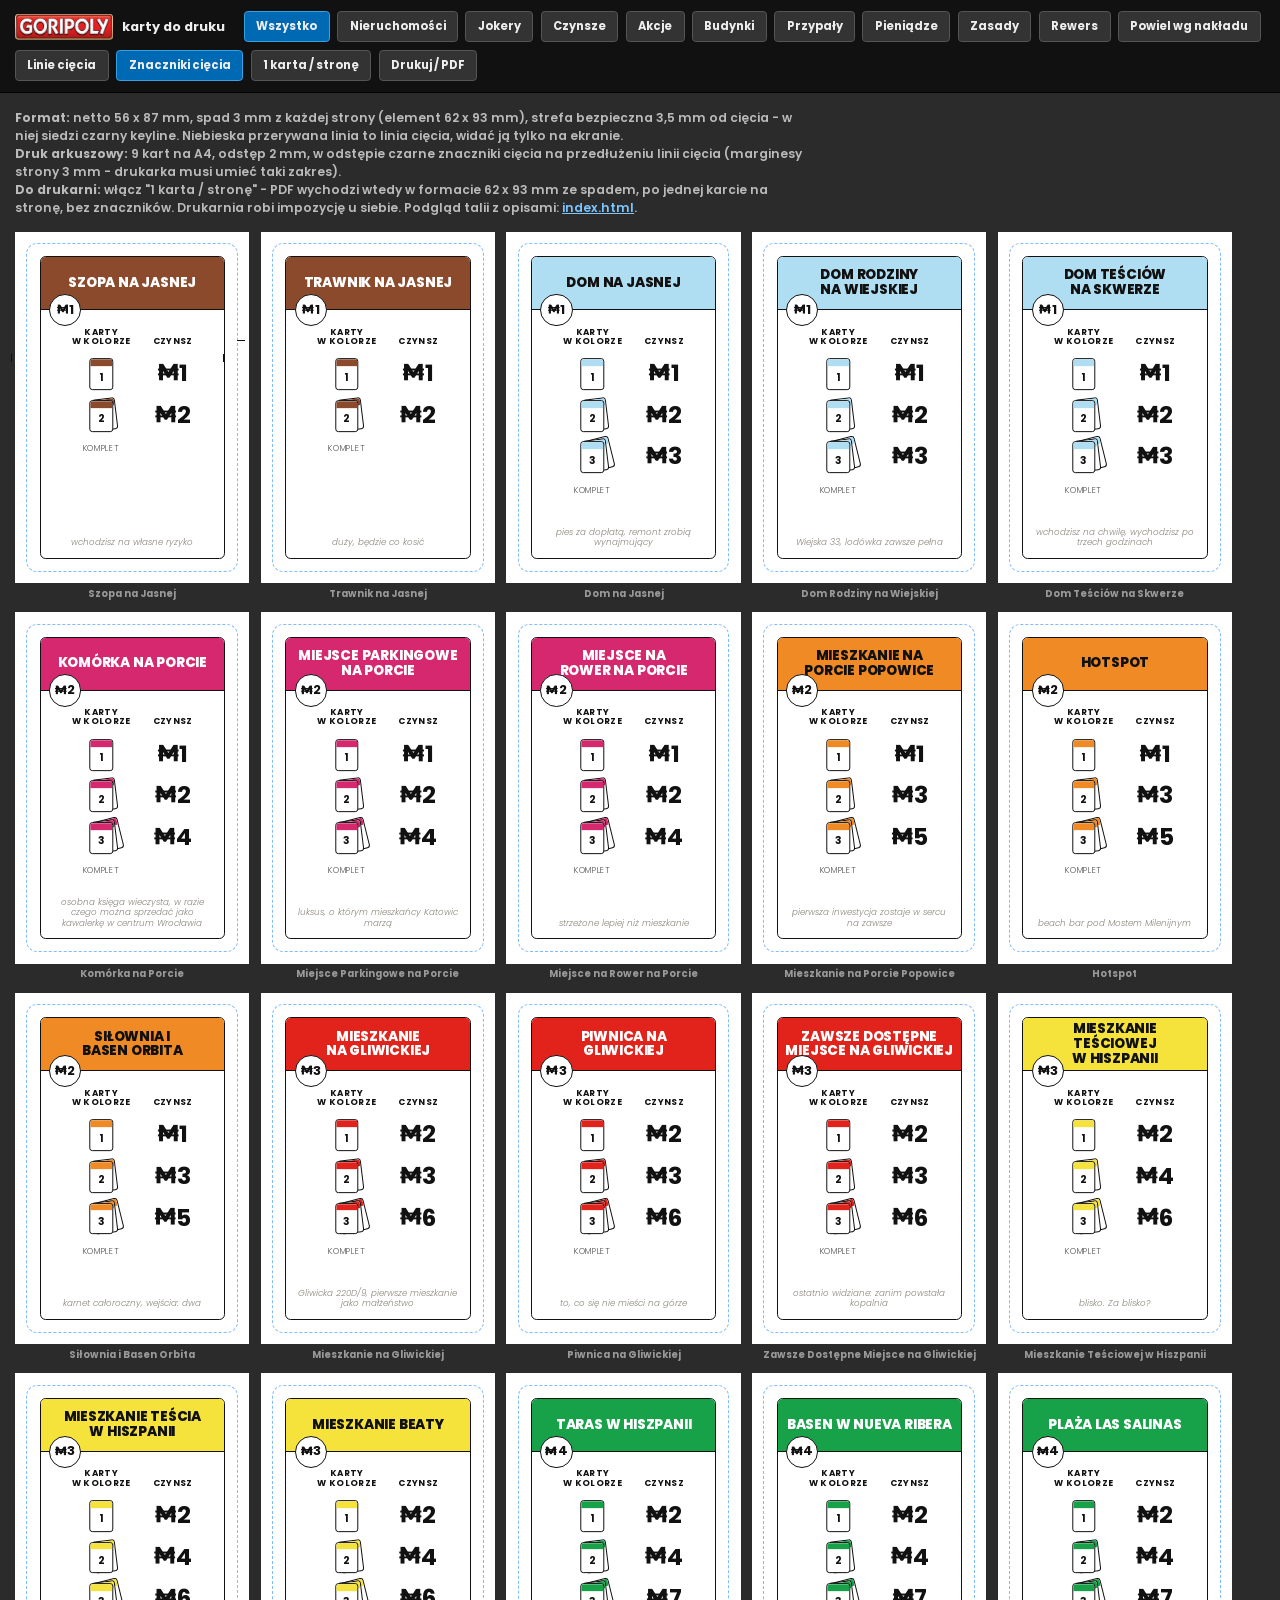
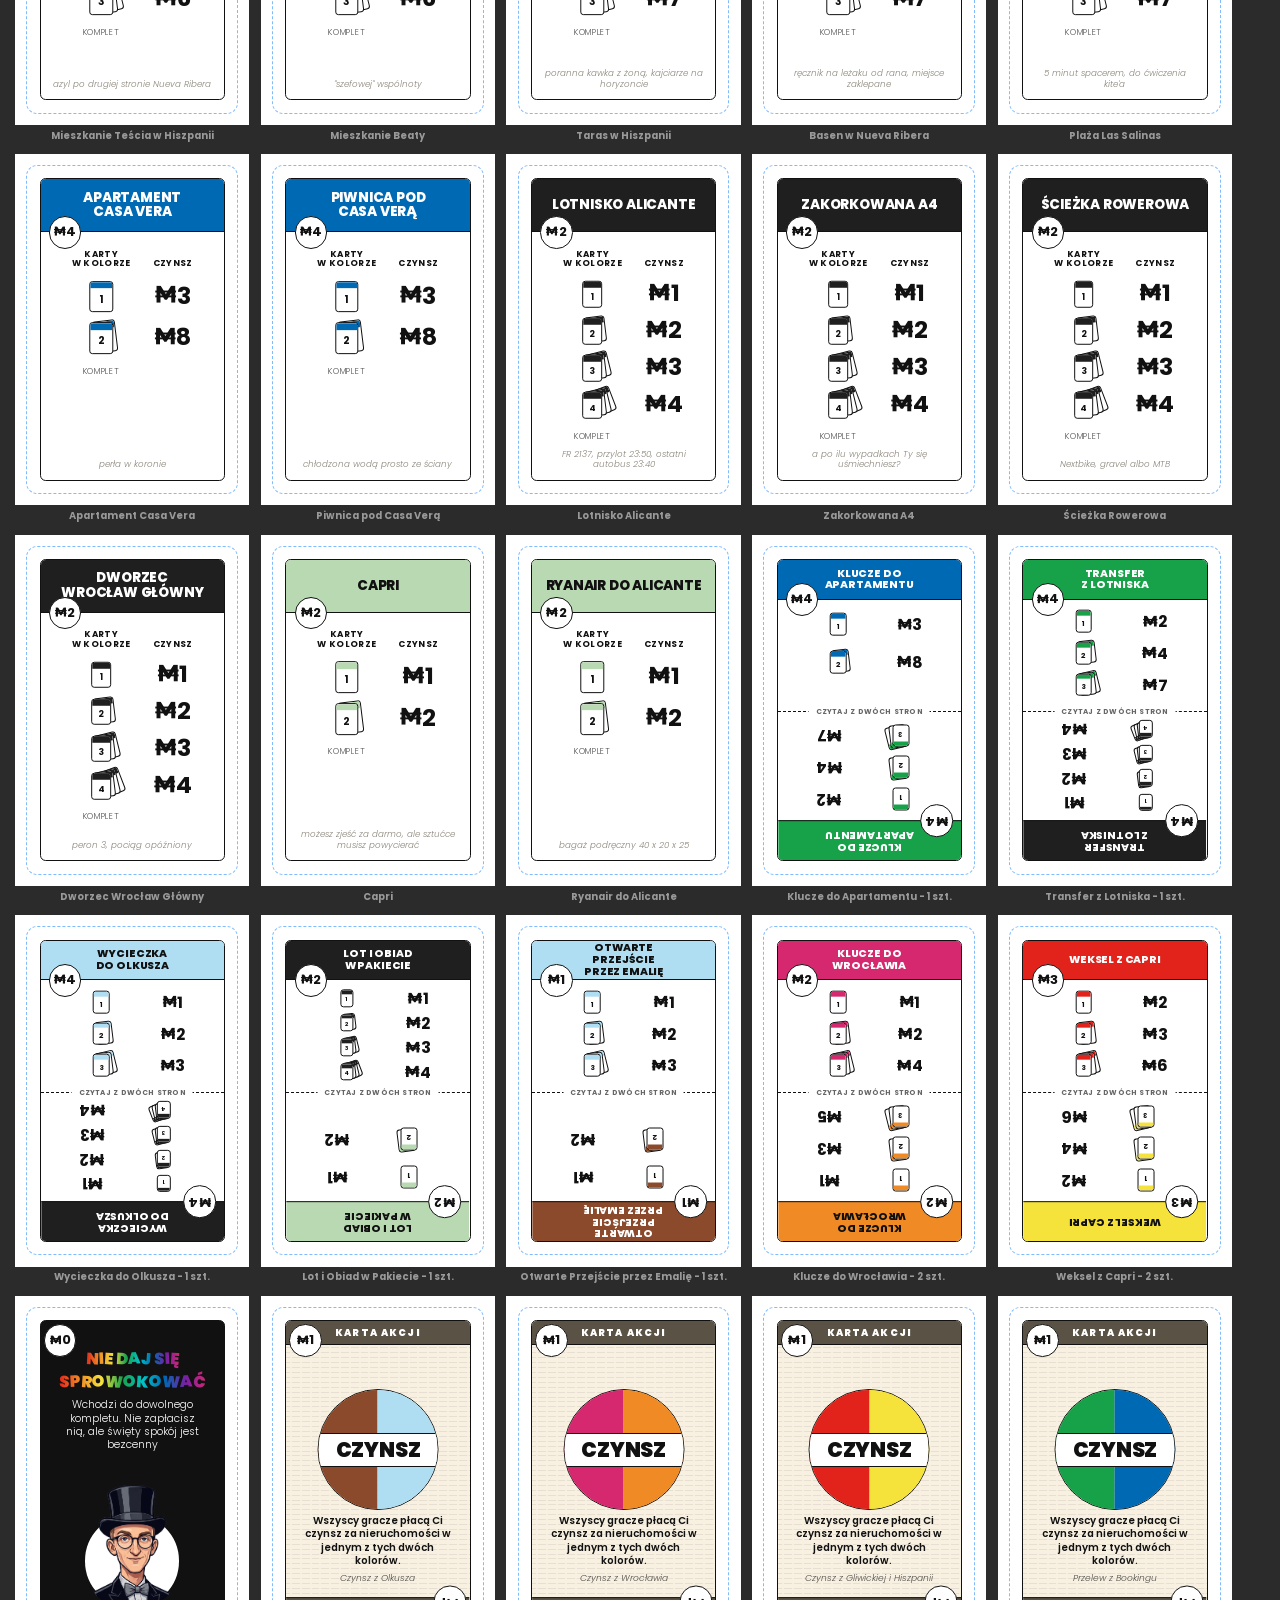
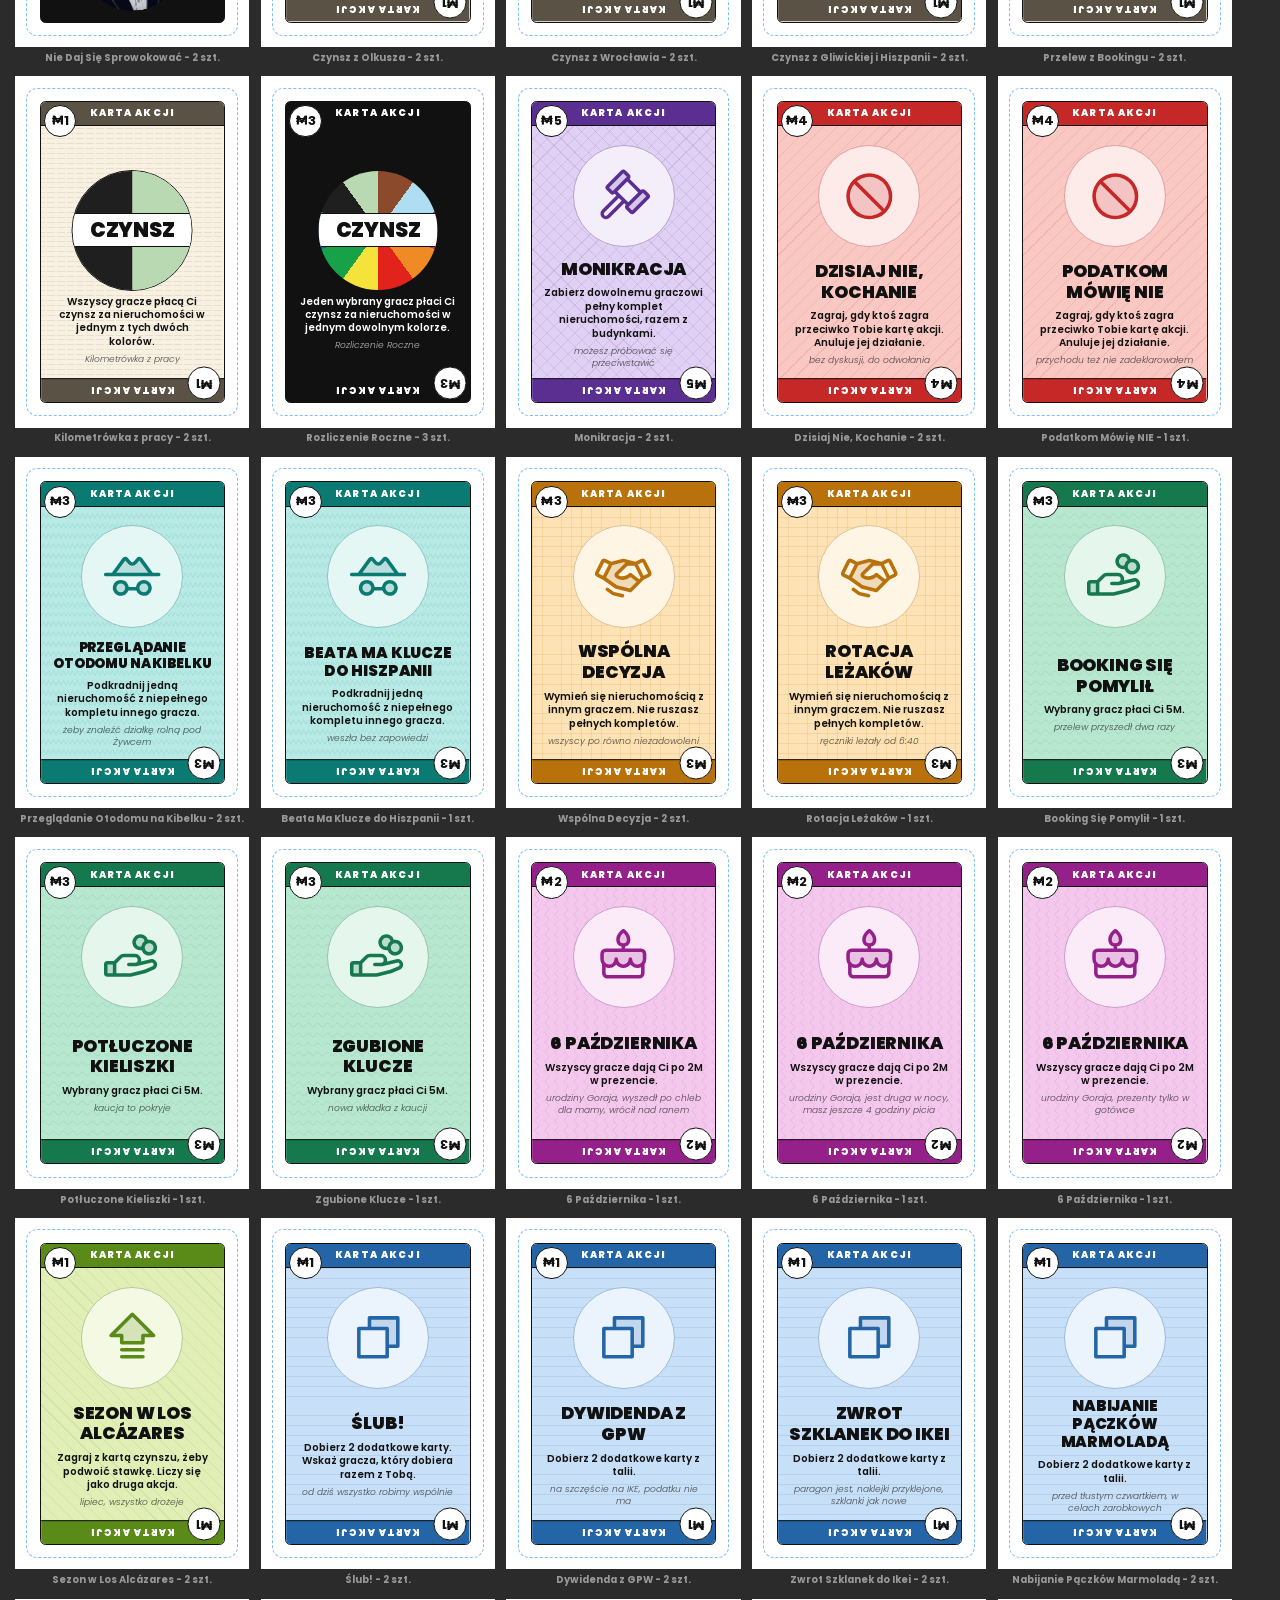
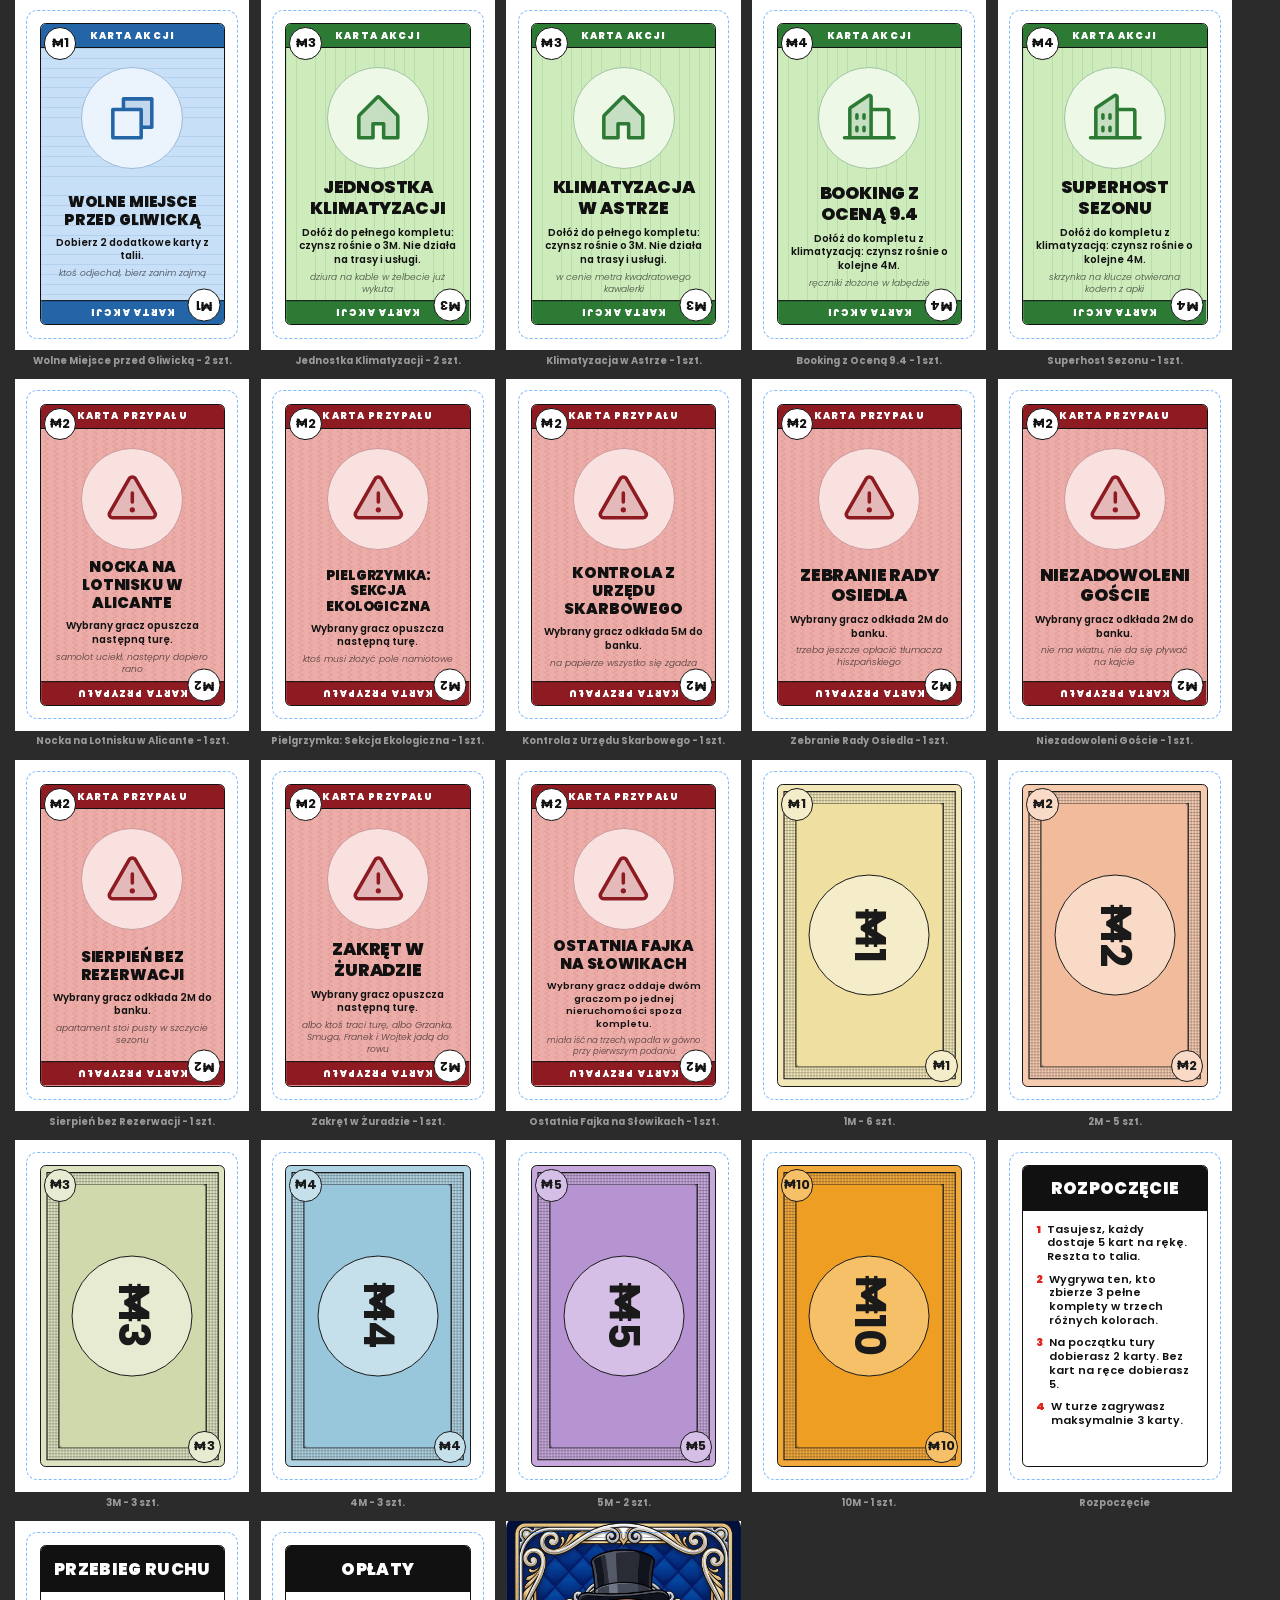
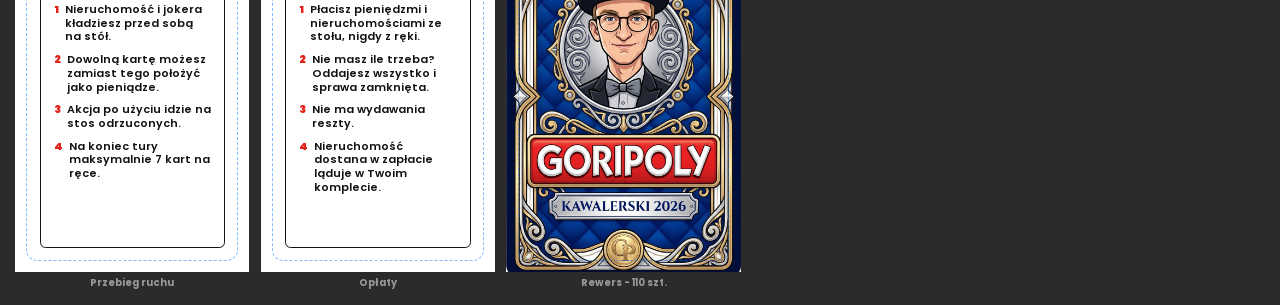
==== commit 2dfd864c: "Nazwy wlasne z Hiszpanii i poprawki podpisow Hiszpania dostaje prawdziwe nazwy: - Apartament Los Alc" ====
--- a/karty.html
+++ b/karty.html
@@ -127,18 +127,18 @@
   ['orange','Siłownia i Basen Orbita','karnet całoroczny, wejścia: dwa'],
   ['red','Mieszkanie na Gliwickiej','Gliwicka 220D/9, pierwsze mieszkanie jako małżeństwo'],
   ['red','Piwnica na Gliwickiej','to, co się nie mieści na górze'],
-  ['red','Zawsze Dostępne Miejsce na Gliwickiej','widziane ostatnio, zanim powstała kopalnia'],
+  ['red','Zawsze Dostępne Miejsce na Gliwickiej','ostatnio widziane: zanim powstała kopalnia'],
   ['yellow','Mieszkanie Teściowej w Hiszpanii','blisko. Za blisko?'],
-  ['yellow','Mieszkanie Teścia w Hiszpanii','azyl po drugiej stronie kompleksu'],
+  ['yellow','Mieszkanie Teścia w Hiszpanii','azyl po drugiej stronie Nueva Ribera'],
   ['yellow','Mieszkanie Beaty','"szefowej" wspólnoty'],
   ['green','Taras w Hiszpanii','poranna kawka z żoną, kajciarze na horyzoncie'],
-  ['green','Basen w Hiszpańskim Kompleksie','ręcznik na leżaku od rana, miejsce zaklepane'],
+  ['green','Basen w Nueva Ribera','ręcznik na leżaku od rana, miejsce zaklepane'],
   ['green','Plaża Las Salinas','5 minut spacerem, do ćwiczenia kite\'a'],
-  ['dblue','Apartament Los Alcázares','perła w koronie'],
-  ['dblue','Piwnica do Apartamentu','chłodzona wodą prosto ze ściany'],
+  ['dblue','Apartament Casa Vera','perła w koronie'],
+  ['dblue','Piwnica pod Casa Verą','chłodzona wodą prosto ze ściany'],
   ['rail','Lotnisko Alicante','FR 2137, przylot 23:50, ostatni autobus 23:40'],
   ['rail','Zakorkowana A4','a po ilu wypadkach Ty się uśmiechniesz?'],
-  ['rail','Ścieżka Rowerowa','Nextbike, gravel albo MTB, nauka wciąż trwa'],
+  ['rail','Ścieżka Rowerowa','Nextbike, gravel albo MTB'],
   ['rail','Dworzec Wrocław Główny','peron 3, pociąg opóźniony'],
   ['util','Capri','możesz zjeść za darmo, ale sztućce musisz powycierać'],
   ['util','Ryanair do Alicante','bagaż podręczny 40 x 20 x 25']
@@ -221,7 +221,7 @@
    t:'Wybrany gracz płaci Ci 5M.',f:'nowa wkładka z kaucji'},
   /* trzy sztuki, ta sama mechanika, trzy różne podpisy */
   {k:'bday',ico:'bday',v:2,q:1,n:'6 Października',
-   t:'Wszyscy gracze dają Ci po 2M w prezencie.',f:'urodziny Goraja, zrzutka obowiązkowa'},
+   t:'Wszyscy gracze dają Ci po 2M w prezencie.',f:'urodziny Goraja, wyszedł po chleb dla mamy, wrócił nad ranem'},
   {k:'bday',ico:'bday',v:2,q:1,n:'6 Października',
    t:'Wszyscy gracze dają Ci po 2M w prezencie.',f:'urodziny Goraja, jest druga w nocy, masz jeszcze 4 godziny picia'},
   {k:'bday',ico:'bday',v:2,q:1,n:'6 Października',
@@ -233,7 +233,7 @@
   {k:'pass',ico:'pass',v:1,q:2,n:'Dywidenda z GPW',
    t:'Dobierz 2 dodatkowe karty z talii.',f:'na szczęście na IKE, podatku nie ma'},
   {k:'pass',ico:'pass',v:1,q:2,n:'Zwrot Szklanek do Ikei',
-   t:'Dobierz 2 dodatkowe karty z talii.',f:'paragon był, naklejki wróciły, Dagmara przepchnęła'},
+   t:'Dobierz 2 dodatkowe karty z talii.',f:'paragon jest, naklejki przyklejone, szklanki jak nowe'},
   {k:'pass',ico:'pass',v:1,q:2,n:'Nabijanie Pączków Marmoladą',
    t:'Dobierz 2 dodatkowe karty z talii.',f:'przed tłustym czwartkiem, w celach zarobkowych'},
   {k:'pass',ico:'pass',v:1,q:2,n:'Wolne Miejsce przed Gliwicką',
@@ -244,7 +244,7 @@
   {k:'build',ico:'house',v:3,q:2,n:'Jednostka Klimatyzacji',
    t:'Dołóż do pełnego kompletu: czynsz rośnie o 3M. Nie działa na trasy i usługi.',f:'dziura na kable w żelbecie już wykuta'},
   {k:'build',ico:'house',v:3,q:1,n:'Klimatyzacja w Astrze',
-   t:'Dołóż do pełnego kompletu: czynsz rośnie o 3M. Nie działa na trasy i usługi.',f:'kosztowała jak metr kwadratowy na Jasnej'},
+   t:'Dołóż do pełnego kompletu: czynsz rośnie o 3M. Nie działa na trasy i usługi.',f:'w cenie metra kwadratowego kawalerki'},
   {k:'build',ico:'hotel',v:4,q:1,n:'Booking z Oceną 9.4',
    t:'Dołóż do kompletu z klimatyzacją: czynsz rośnie o kolejne 4M.',f:'ręczniki złożone w łabędzie'},
   {k:'build',ico:'hotel',v:4,q:1,n:'Superhost Sezonu',
@@ -258,9 +258,9 @@
   {k:'oops',ico:'oops',v:2,q:1,n:'Pielgrzymka: Sekcja Ekologiczna',
    t:'Wybrany gracz opuszcza następną turę.',f:'ktoś musi złożyć pole namiotowe'},
   {k:'oops',ico:'oops',v:2,q:1,n:'Kontrola z Urzędu Skarbowego',
-   t:'Wybrany gracz odkłada 5M do banku.',f:'wszystko się zgadza, tylko trwa'},
+   t:'Wybrany gracz odkłada 5M do banku.',f:'na papierze wszystko się zgadza'},
   {k:'oops',ico:'oops',v:2,q:1,n:'Zebranie Rady Osiedla',
-   t:'Wybrany gracz odkłada 2M do banku.',f:'stres i cringe w gratisie'},
+   t:'Wybrany gracz odkłada 2M do banku.',f:'trzeba jeszcze opłacić tłumacza hiszpańskiego'},
   {k:'oops',ico:'oops',v:2,q:1,n:'Niezadowoleni Goście',
    t:'Wybrany gracz odkłada 2M do banku.',f:'nie ma wiatru, nie da się pływać na kajcie'},
   {k:'oops',ico:'oops',v:2,q:1,n:'Sierpień bez Rezerwacji',
@@ -276,8 +276,8 @@
   ['brown','lblue',1,2,'Czynsz z Olkusza'],
   ['pink','orange',1,2,'Czynsz z Wrocławia'],
   ['red','yellow',1,2,'Czynsz z Gliwickiej i Hiszpanii'],
-  ['green','dblue',1,2,'Przelew z Bookinga'],
-  ['rail','util',1,2,'Kilometrówka z Pracy']
+  ['green','dblue',1,2,'Przelew z Bookingu'],
+  ['rail','util',1,2,'Kilometrówka z pracy']
 ];
 const RENT_ALL = {v:3,q:3,n:'Rozliczenie Roczne'};
 
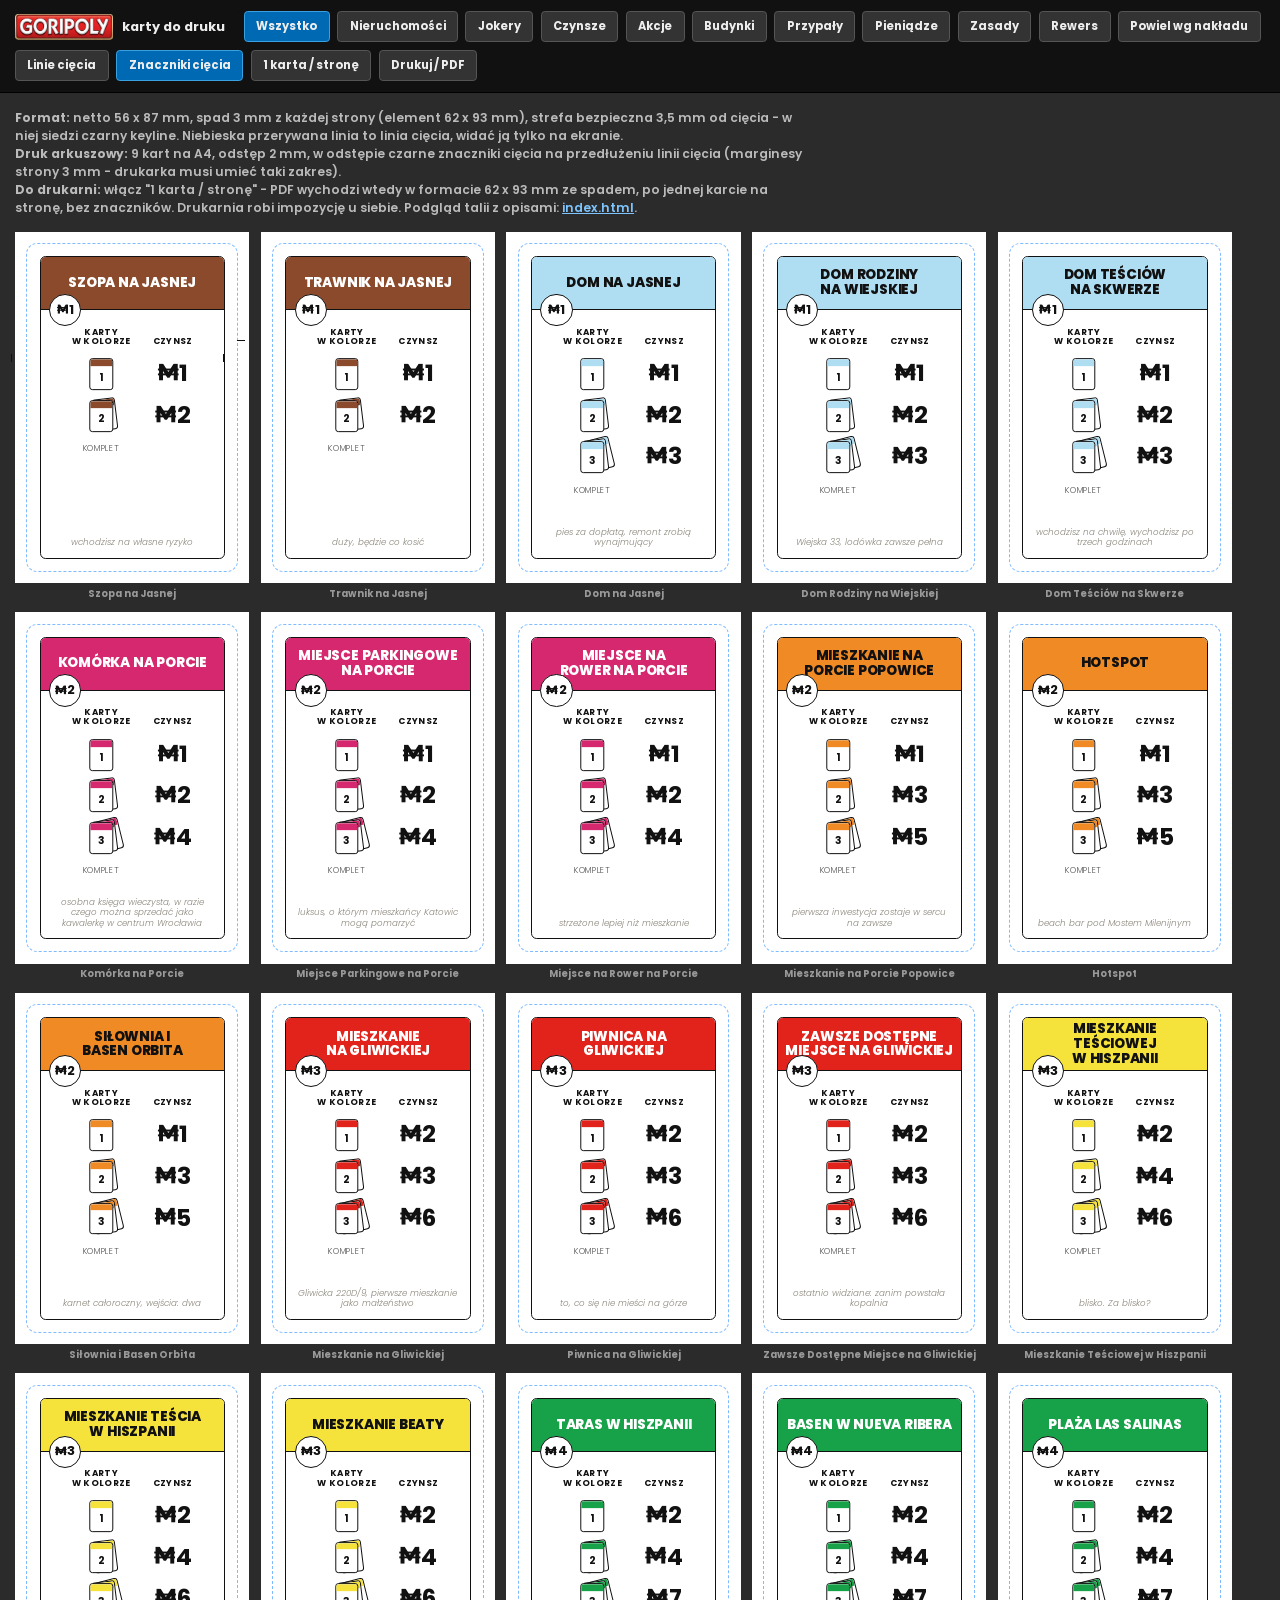
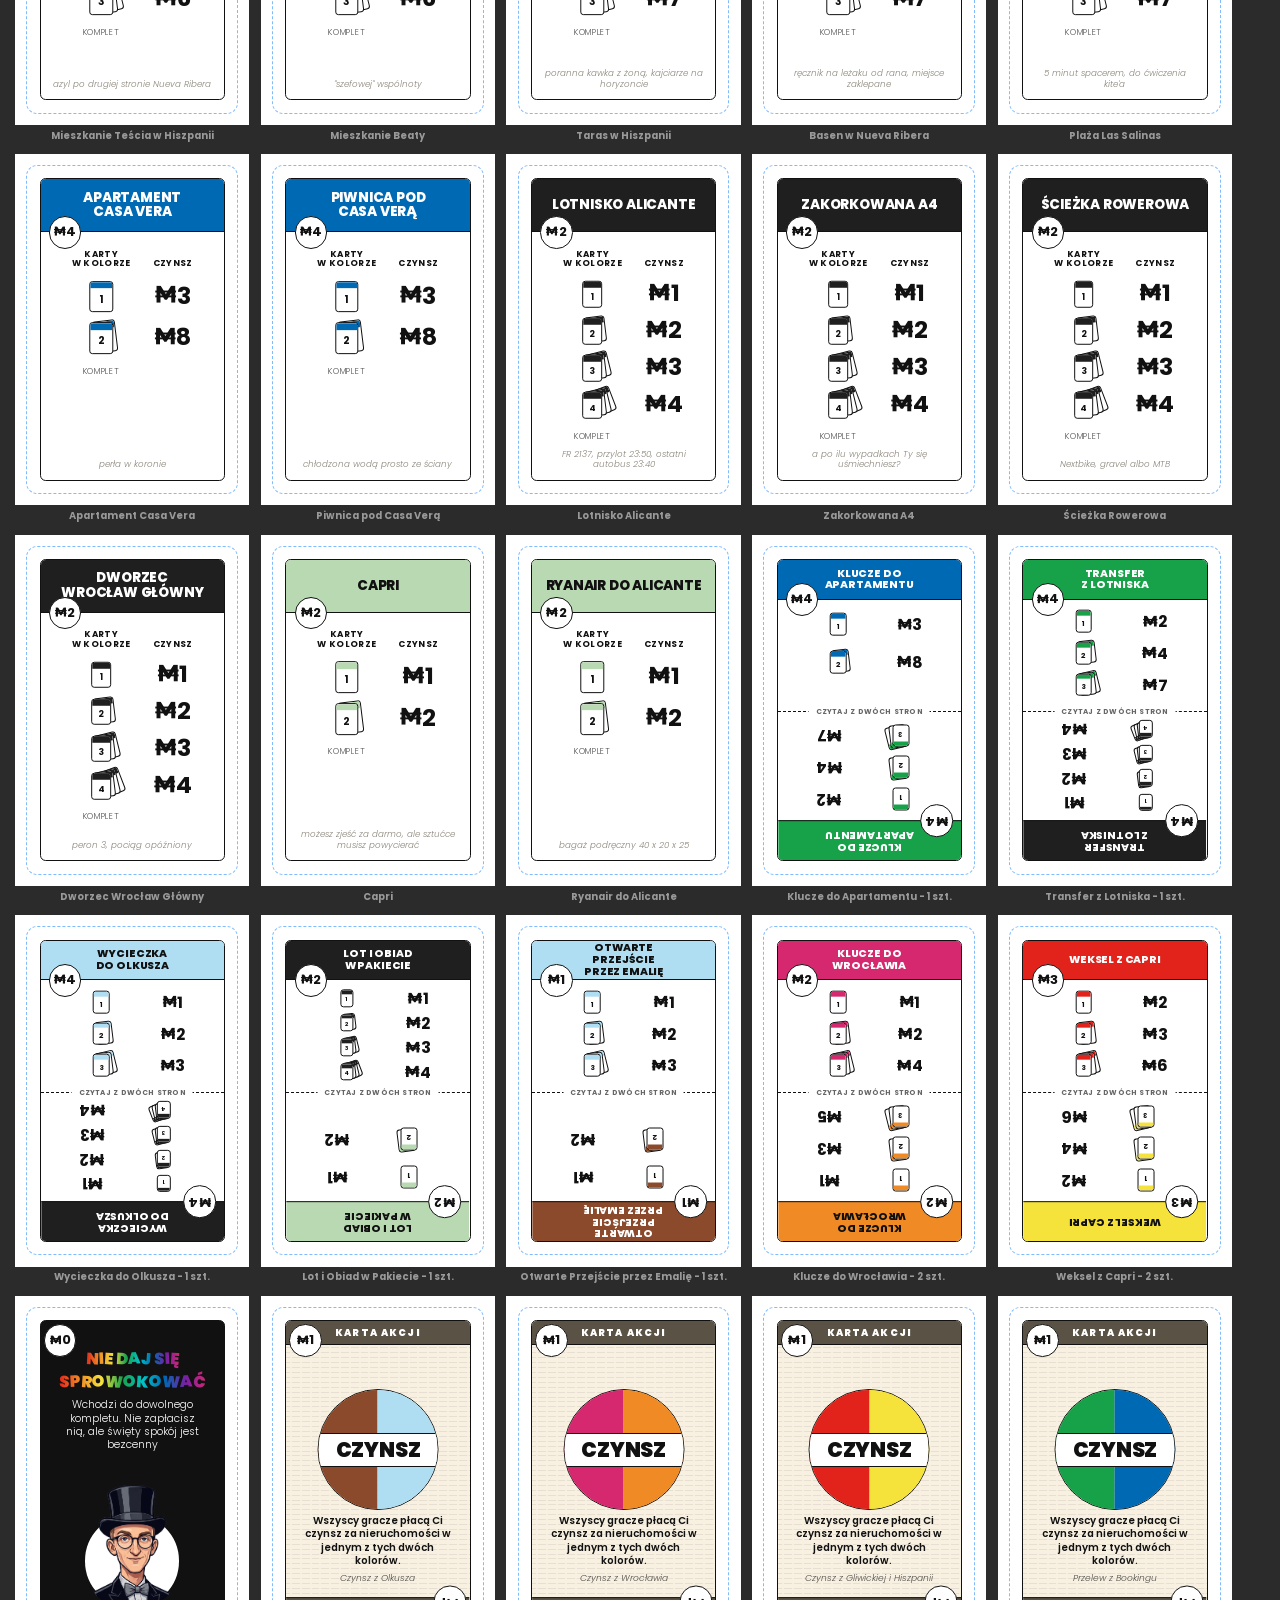
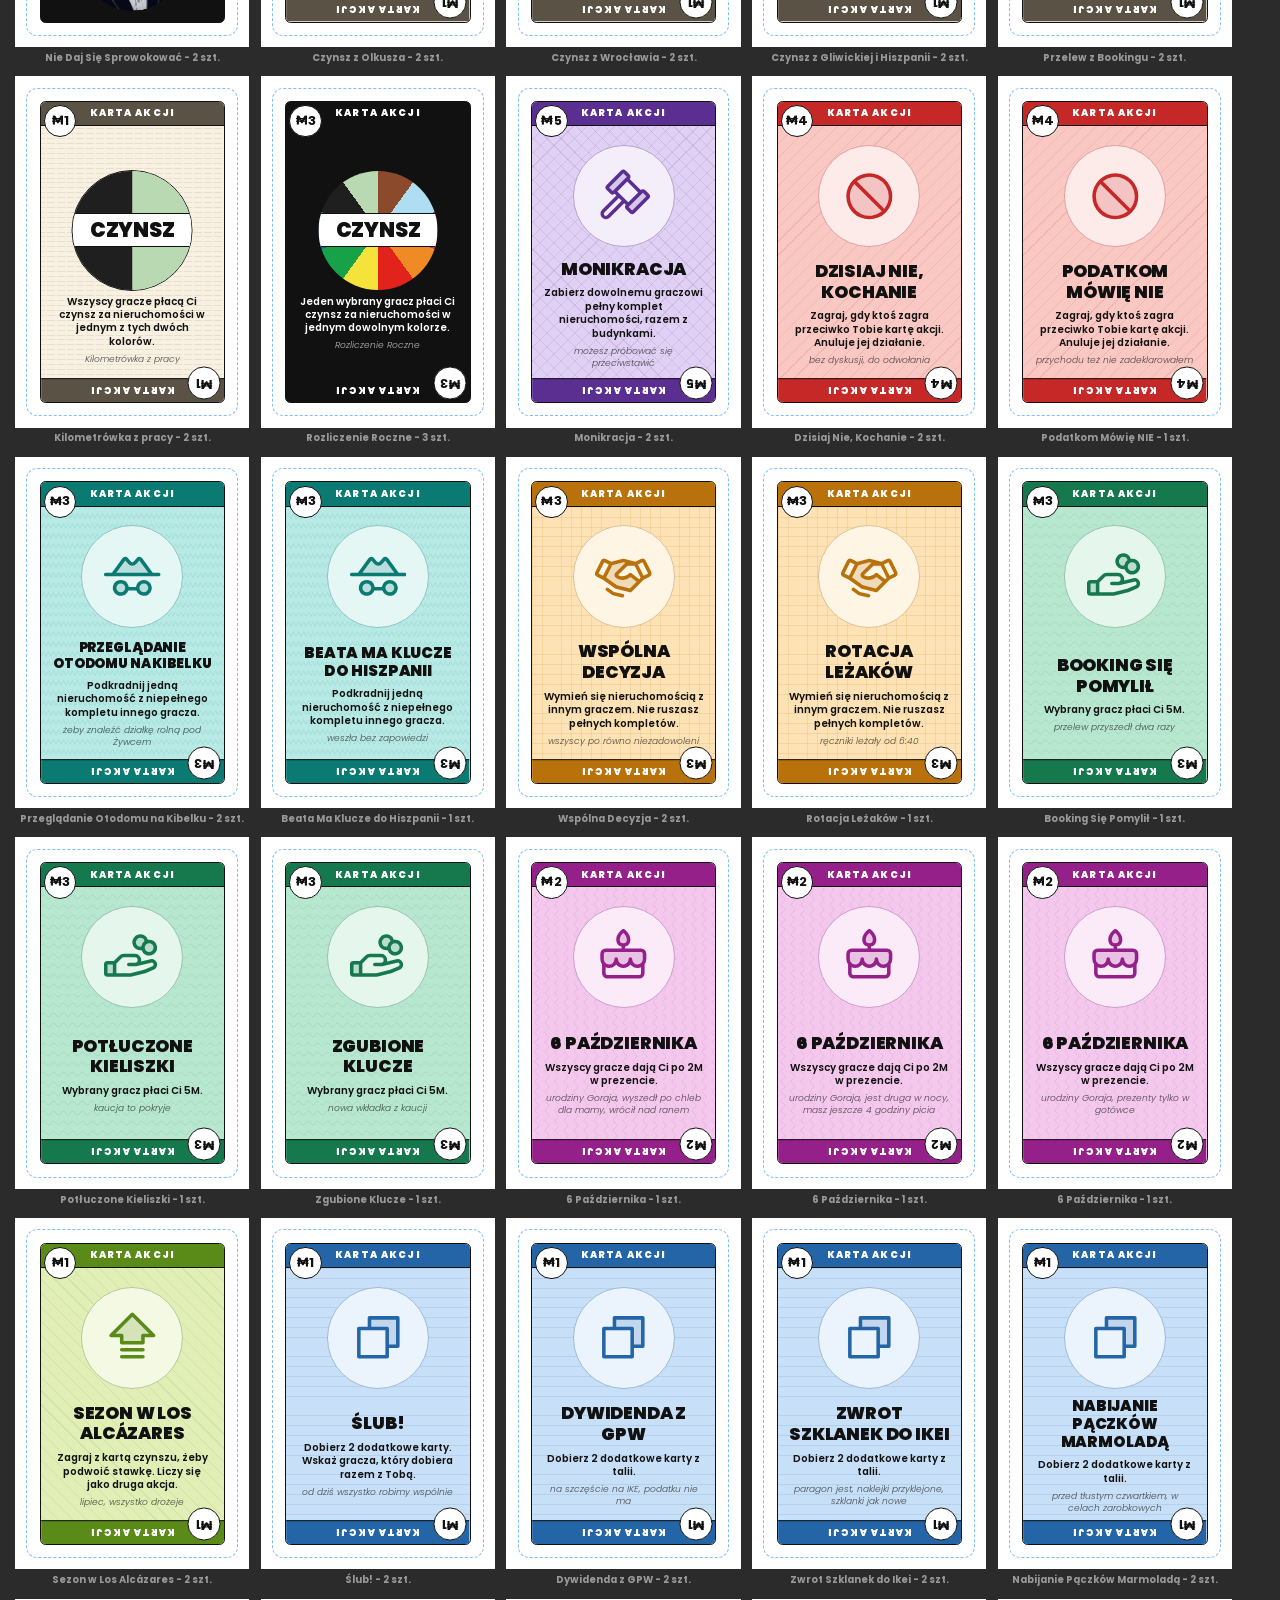
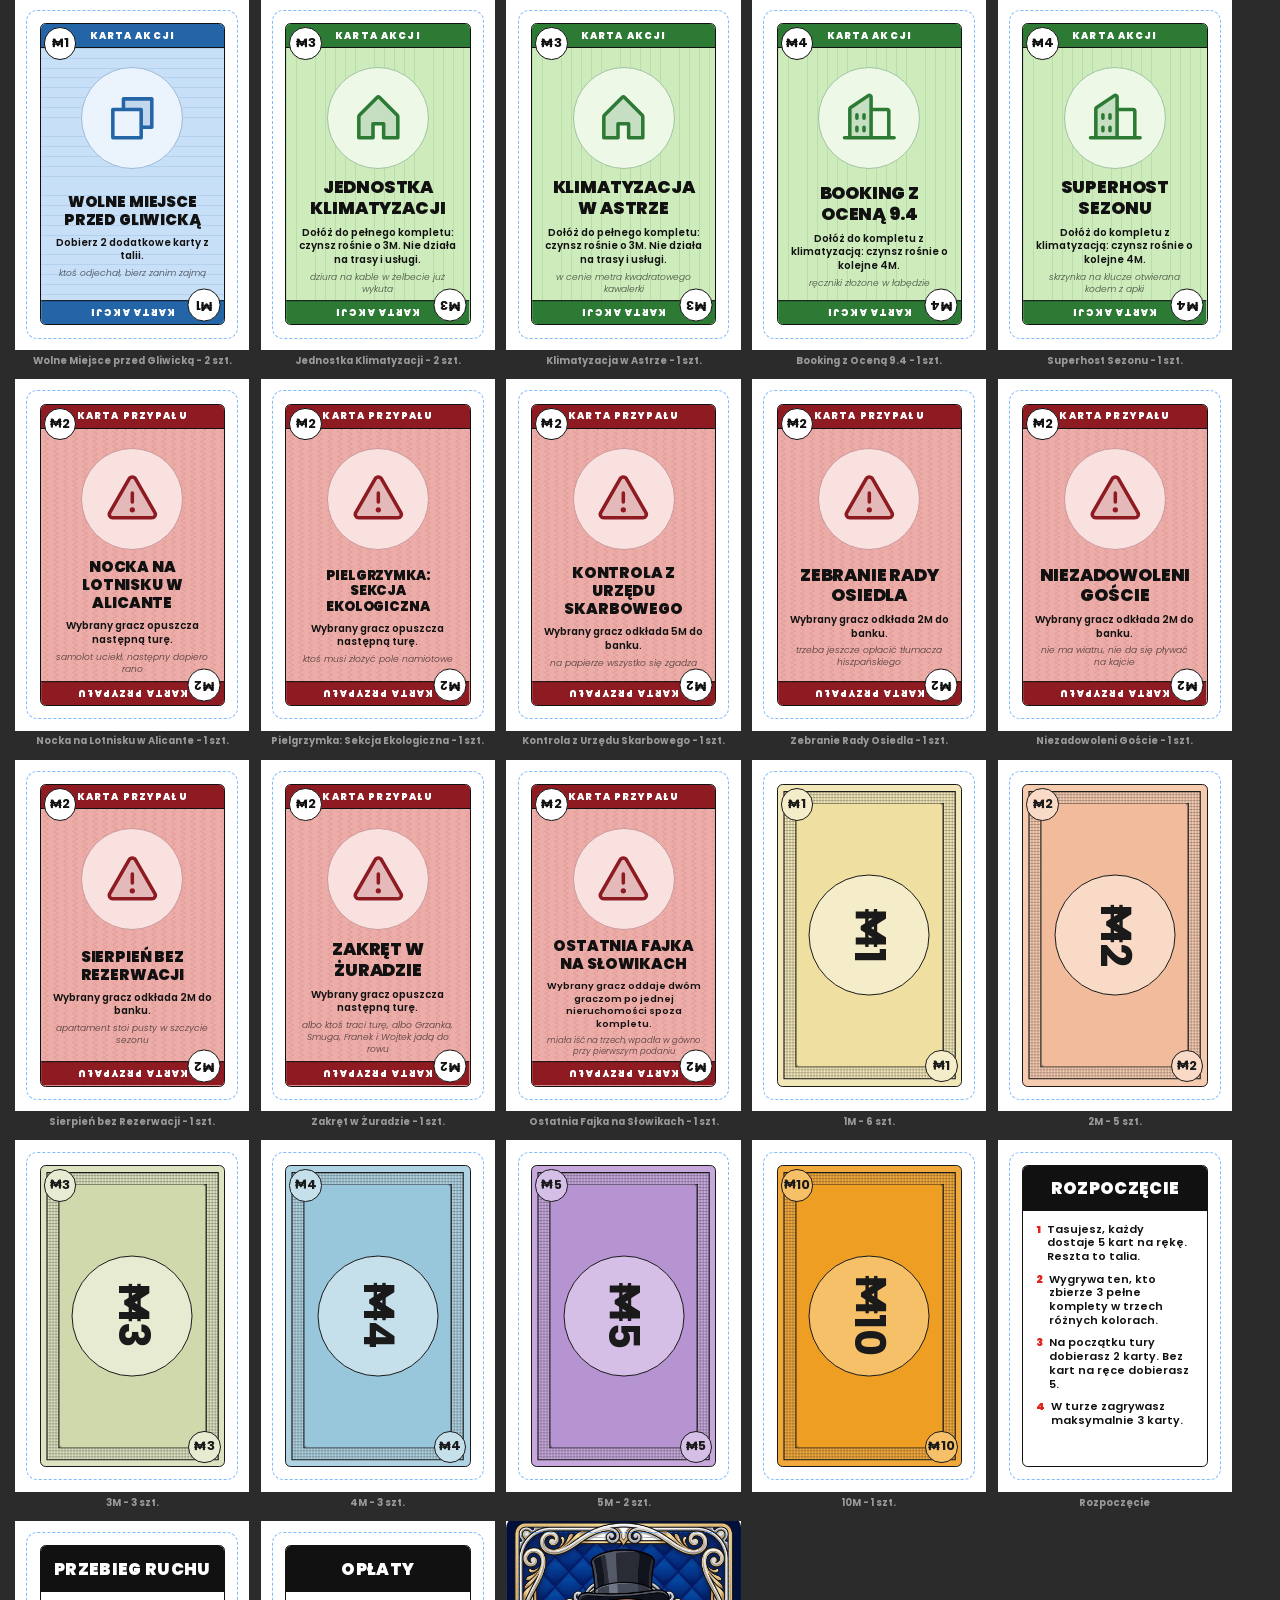
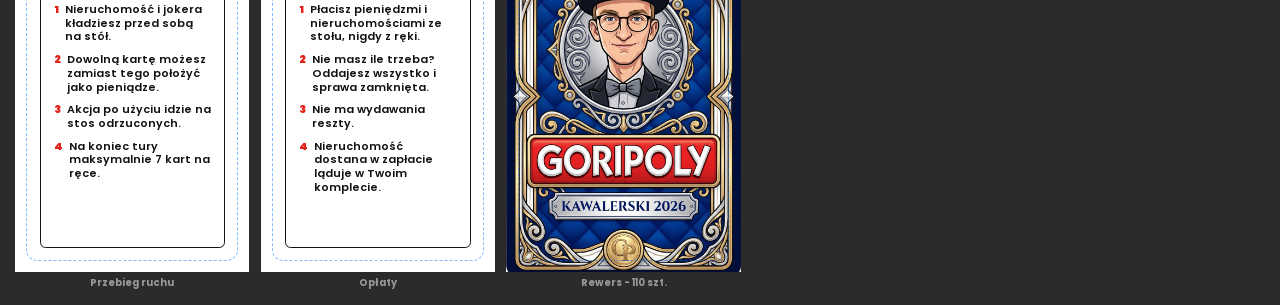
==== commit 86a14268: "Miejsce Parkingowe: luksus, o ktorym mieszkancy Katowic moga pomarzyc Co-Authored-By: Claude Opus 5 " ====
--- a/karty.html
+++ b/karty.html
@@ -120,7 +120,7 @@
   ['lblue','Dom Rodziny na Wiejskiej','Wiejska 33, lodówka zawsze pełna'],
   ['lblue','Dom Teściów na Skwerze','wchodzisz na chwilę, wychodzisz po trzech godzinach'],
   ['pink','Komórka na Porcie','osobna księga wieczysta, w razie czego można sprzedać jako kawalerkę w centrum Wrocławia'],
-  ['pink','Miejsce Parkingowe na Porcie','luksus, o którym mieszkańcy Katowic marzą'],
+  ['pink','Miejsce Parkingowe na Porcie','luksus, o którym mieszkańcy Katowic mogą pomarzyć'],
   ['pink','Miejsce na Rower na Porcie','strzeżone lepiej niż mieszkanie'],
   ['orange','Mieszkanie na Porcie Popowice','pierwsza inwestycja zostaje w sercu na zawsze'],
   ['orange','Hotspot','beach bar pod Mostem Milenijnym'],
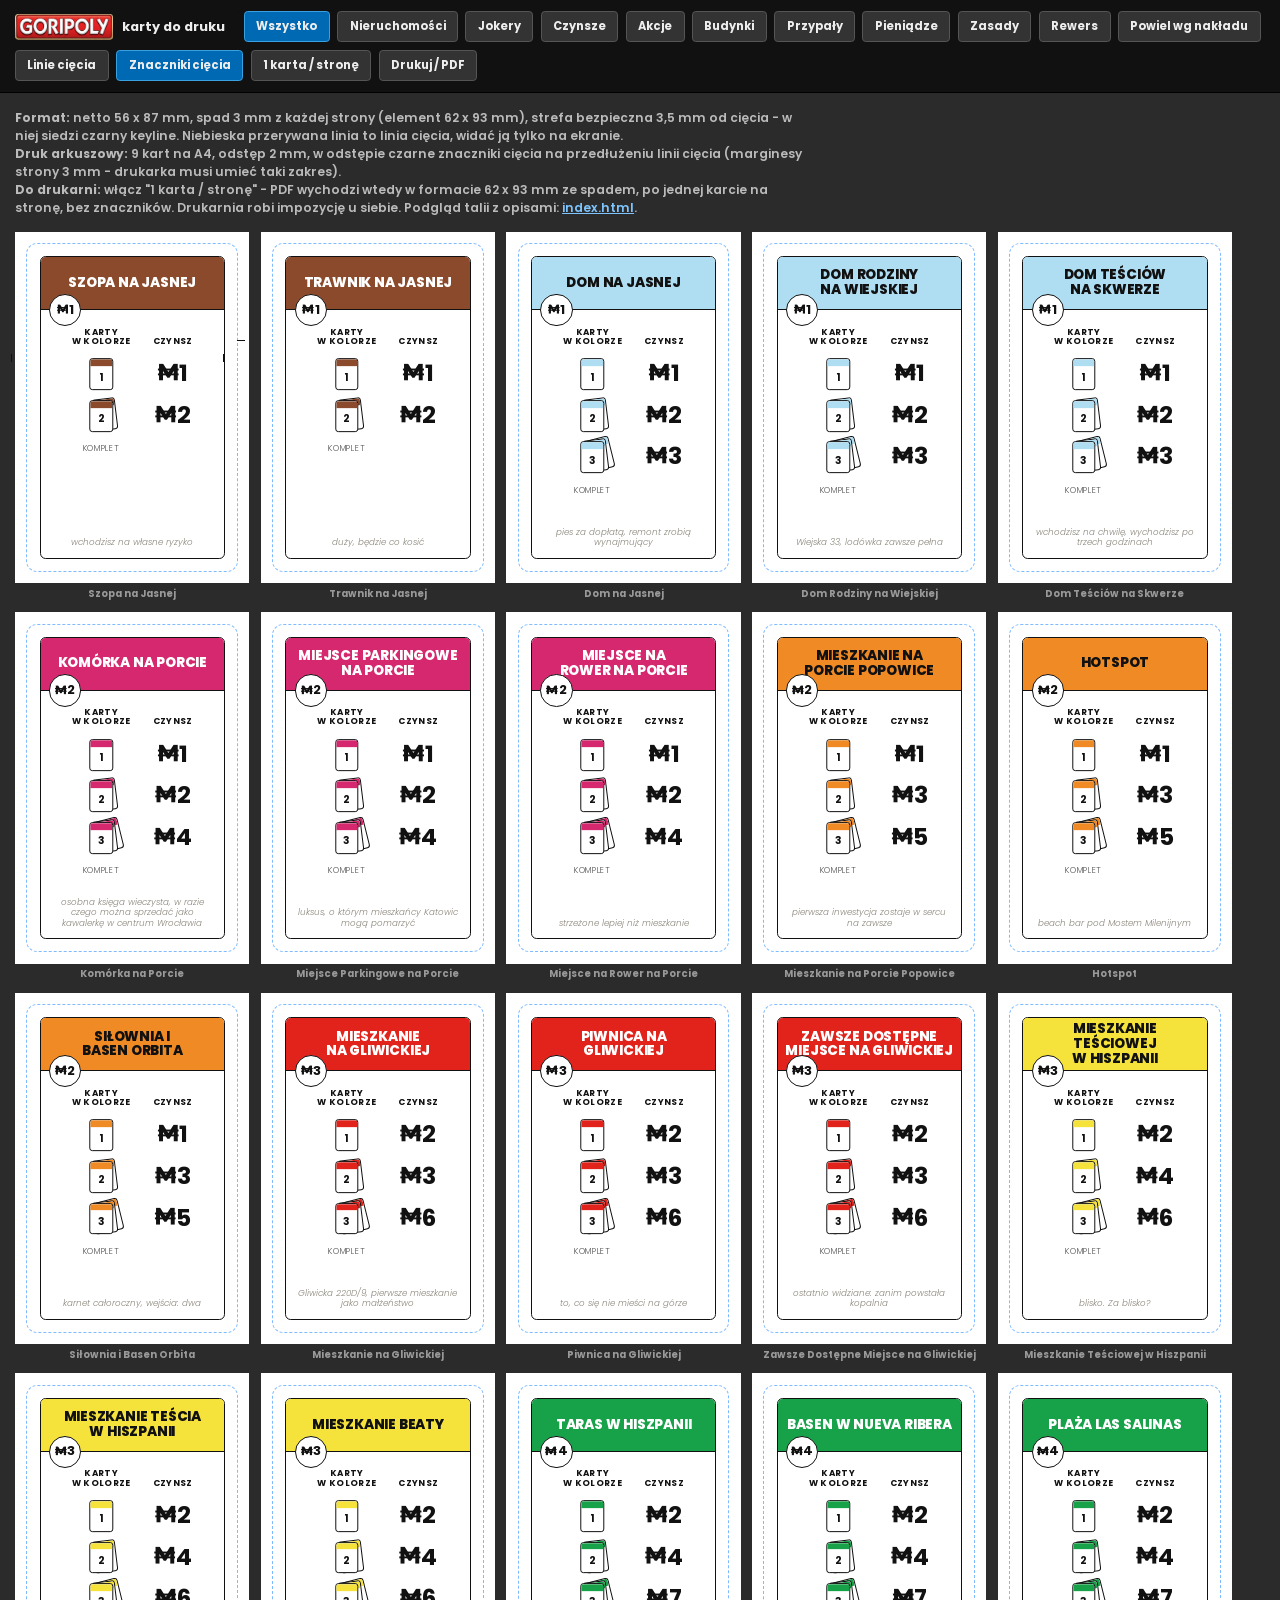
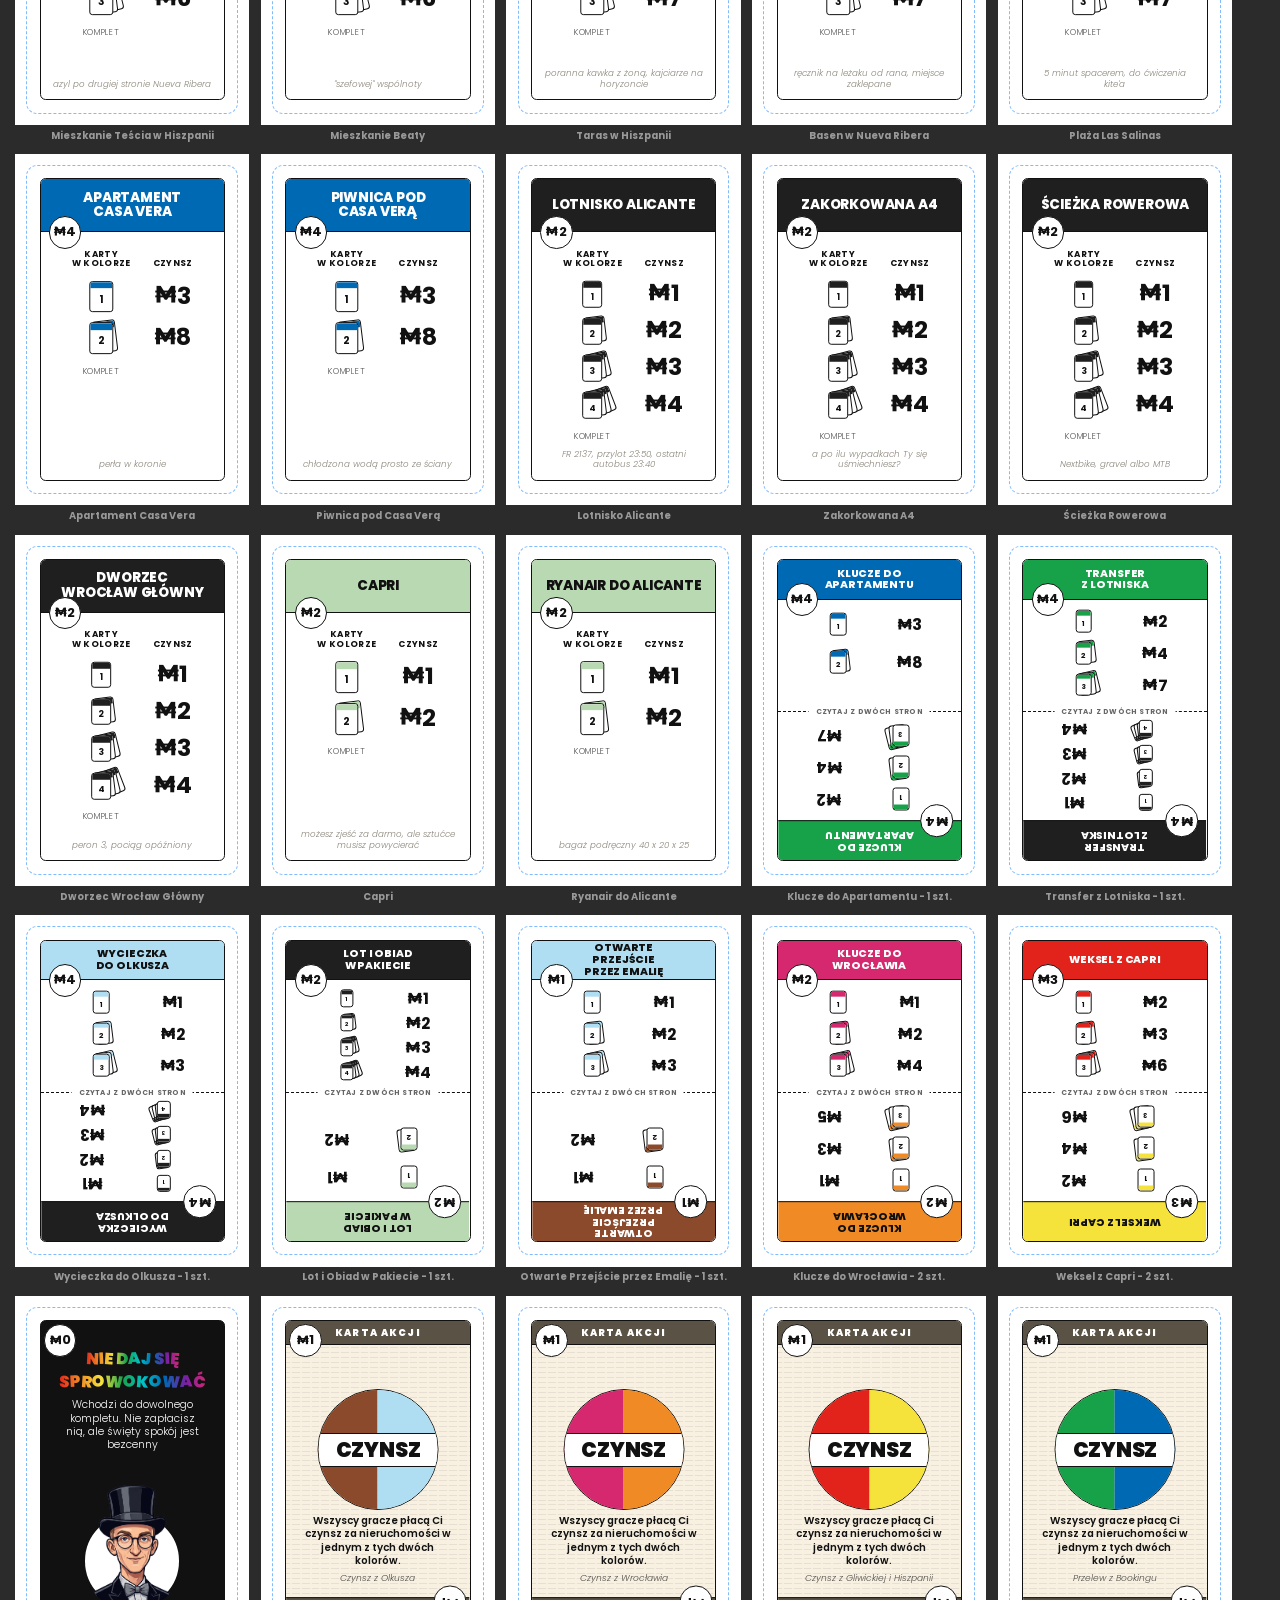
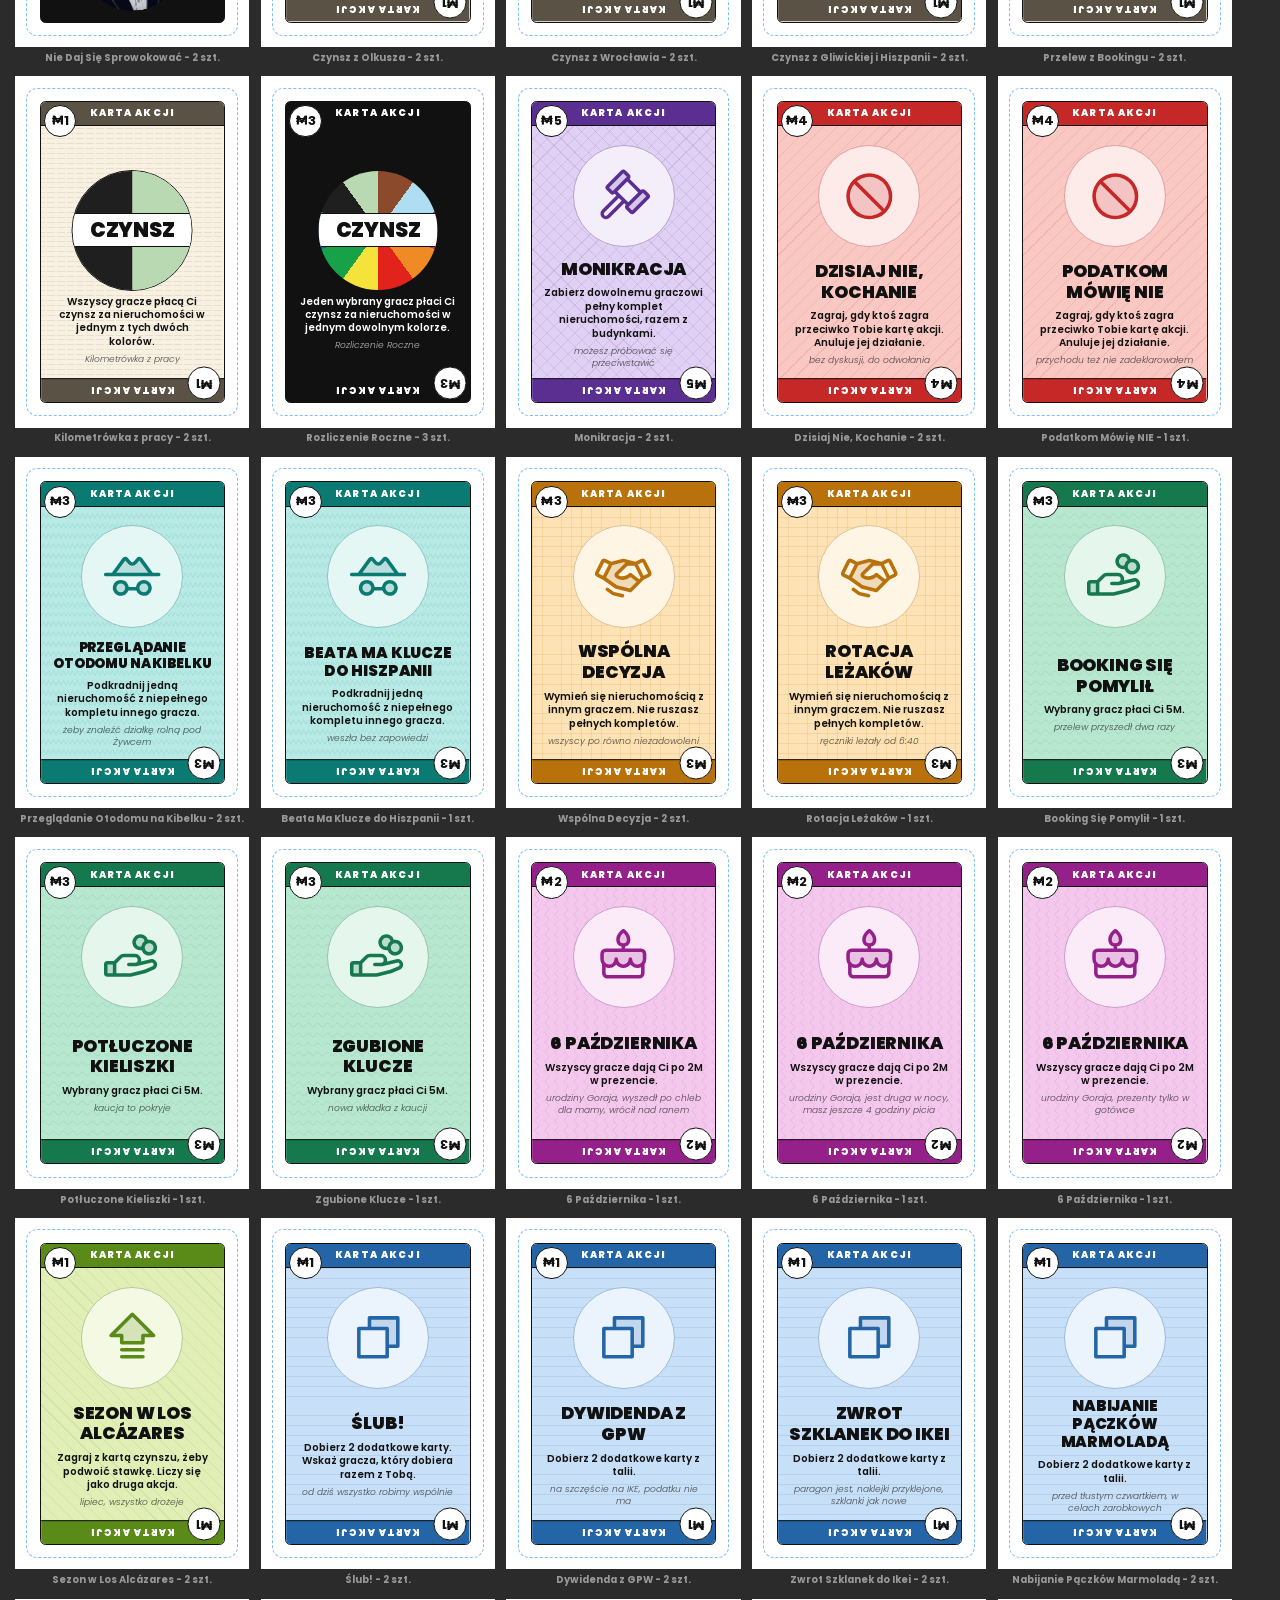
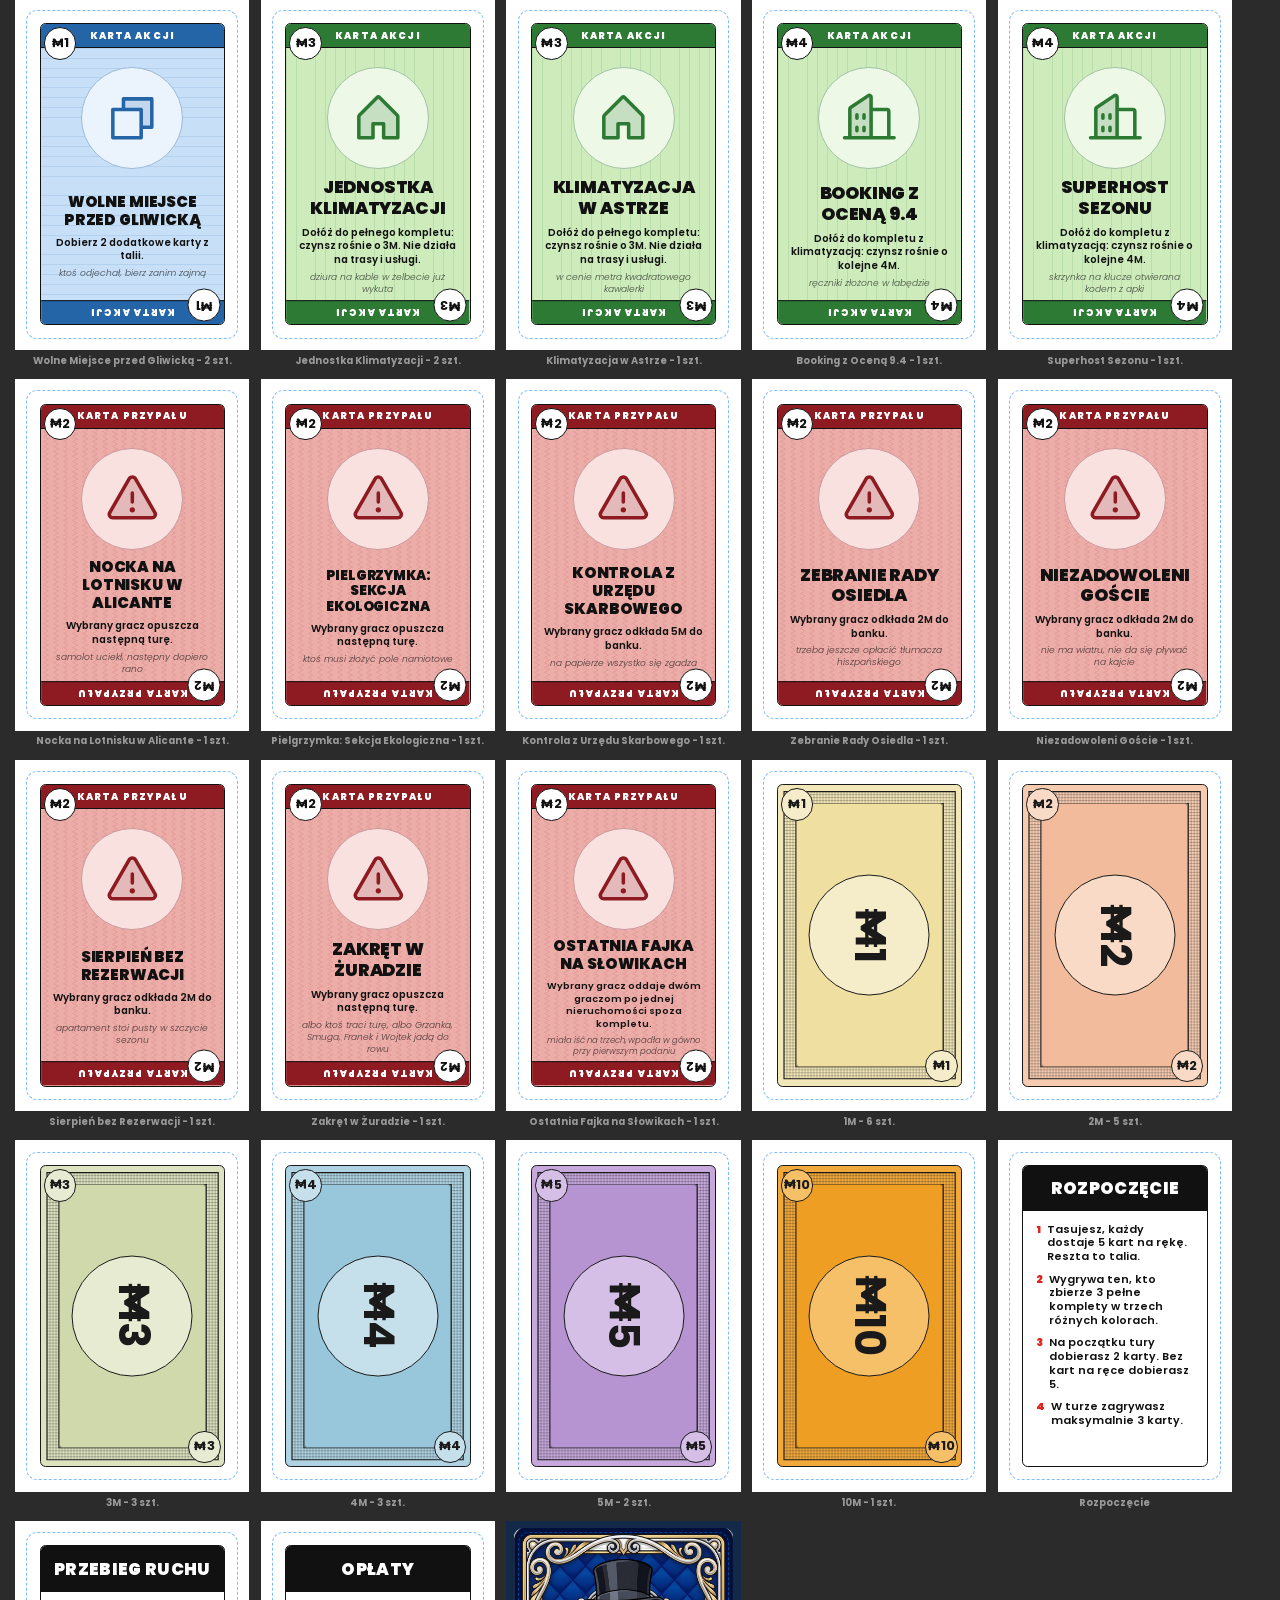
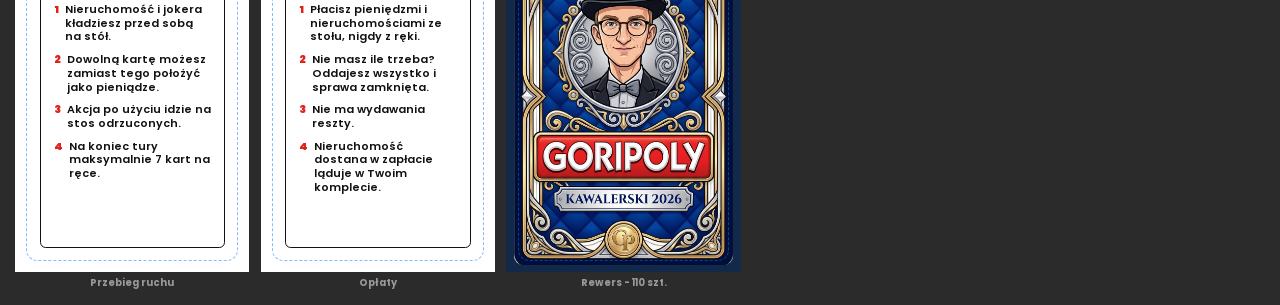
==== commit f2d7cc41: "Pakiet do drukarni: PDF-y produkcyjne, spec, kontrola i mail - druk/GORIPOLY-fronty-naklad.pdf: 117 " ====
--- a/karty.html
+++ b/karty.html
@@ -578,6 +578,32 @@
   document.body.classList.toggle('all-copies');
   e.target.classList.toggle('on', document.body.classList.contains('all-copies'));
 };
+
+/* =========================== TRYB Z URL ===========================
+   Do automatycznego eksportu PDF (headless Chrome, druk/build-druk.sh).
+   karty.html?tryb=single         -> 1 karta na strone, strona 62 x 93 mm, bez znacznikow
+   karty.html?naklad=1            -> wszystkie kopie wg nakladu (nie tylko wzory)
+   karty.html?filtr=back          -> tylko jeden typ kart (prop|wild|rent|action|building|oops|money|rules|back)
+   karty.html?filtr=fronty        -> wszystkie awersy bez rewersu
+   karty.html?marks=0             -> bez znacznikow ciecia                                  */
+(function(){
+  const q = new URLSearchParams(location.search);
+  if(q.get('naklad')==='1') document.getElementById('dup').click();
+  const f = q.get('filtr');
+  if(f==='fronty'){
+    /* wszystko oprocz rewersu - to jest plik z awersami dla drukarni */
+    document.querySelectorAll('.slot').forEach(s=>{
+      if(s.querySelector('.card').dataset.t==='back') s.style.display='none';
+    });
+  } else if(f){ const b=document.querySelector(`.bar [data-f="${f}"]`); if(b) b.click(); }
+  if(q.get('tryb')==='single') document.getElementById('single').click();
+  if(q.get('marks')==='0' && document.body.classList.contains('print-marks')) document.getElementById('marks').click();
+  if(q.has('tryb')||q.has('naklad')||q.has('filtr')||q.has('marks')){
+    document.querySelector('.bar').style.display='none';
+    document.querySelector('.note').style.display='none';
+    document.body.dataset.ready='1';
+  }
+})();
 </script>
 </body>
 </html>
--- a/karty.css
+++ b/karty.css
@@ -343,10 +343,17 @@
 .rules-list li{display:flex;gap:1.6mm;font-size:2.9mm;font-weight:600;line-height:1.25;list-style:none}
 .rules-list li b{font-weight:900;color:#E1231C;flex:none}
 
-/* ---------------- rewers ---------------- */
+/* ---------------- rewers ----------------
+   Grafika rewersu ma wlasna ramke narysowana na samej krawedzi i zero spadu
+   (zrodlo: 860 x 1340 px = proporcja netto 56 x 87). Gdyby ja rozciagnac na
+   caly element 62 x 93, krajarka zjadlaby zlota ramke. Dlatego grafika ma
+   58 x 89 mm (1 mm zapasu za linie ciecia z kazdej strony), a spad dopelnia
+   granat #12294A - dokladnie w kolorze zewnetrznej obwolutki grafiki.
+   Zaokraglenie 2,4 mm obcina biale narozniki zrodlowego JPG. */
 .card--back{background:#12294A}
 .card--back .key{border:none;inset:0;border-radius:0;overflow:hidden}
-.card--back img{width:100%;height:100%;object-fit:cover;display:block}
+.card--back img{position:absolute;left:2mm;top:2mm;width:58mm;height:89mm;
+  object-fit:cover;border-radius:2.4mm;display:block}
 .back-dots{position:absolute;inset:0;opacity:.10;
   background-image:radial-gradient(circle at .3mm .3mm,#fff 0 .3mm,transparent .31mm);
   background-size:2.4mm 2.4mm}
